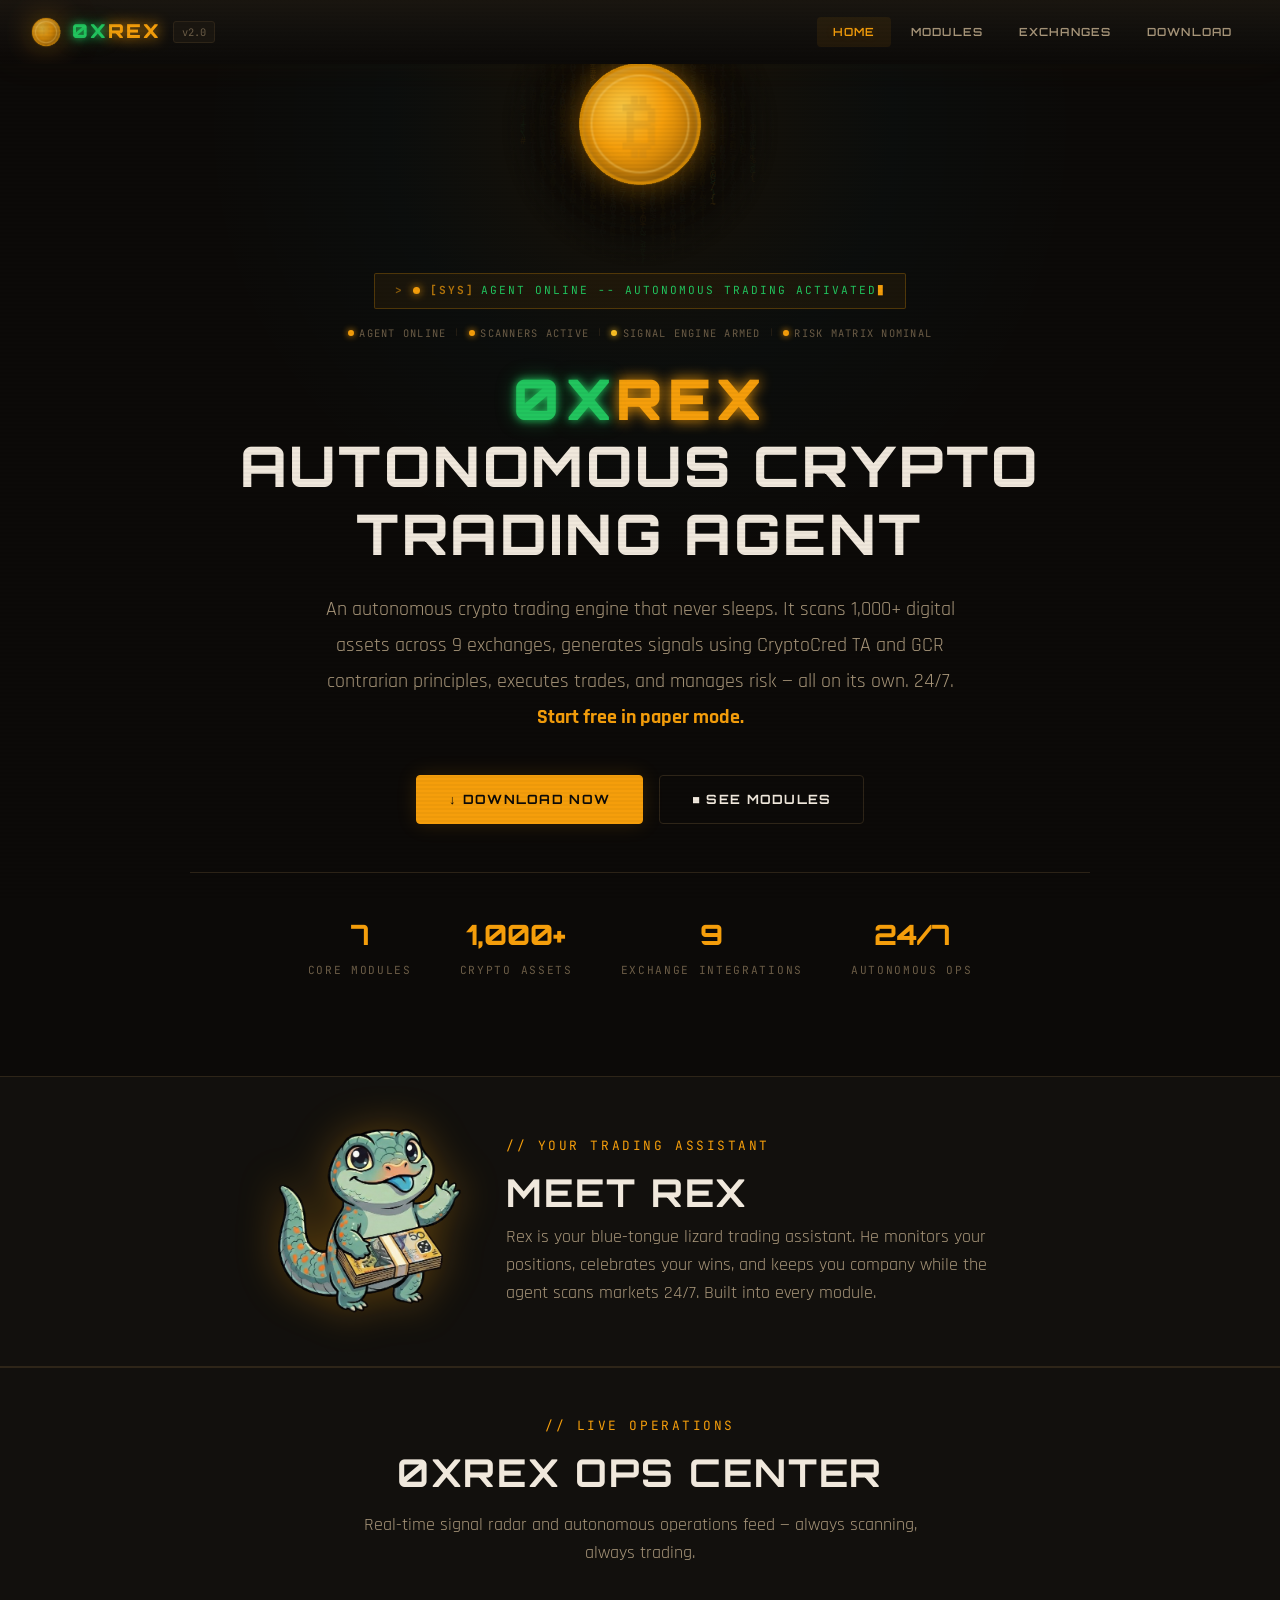
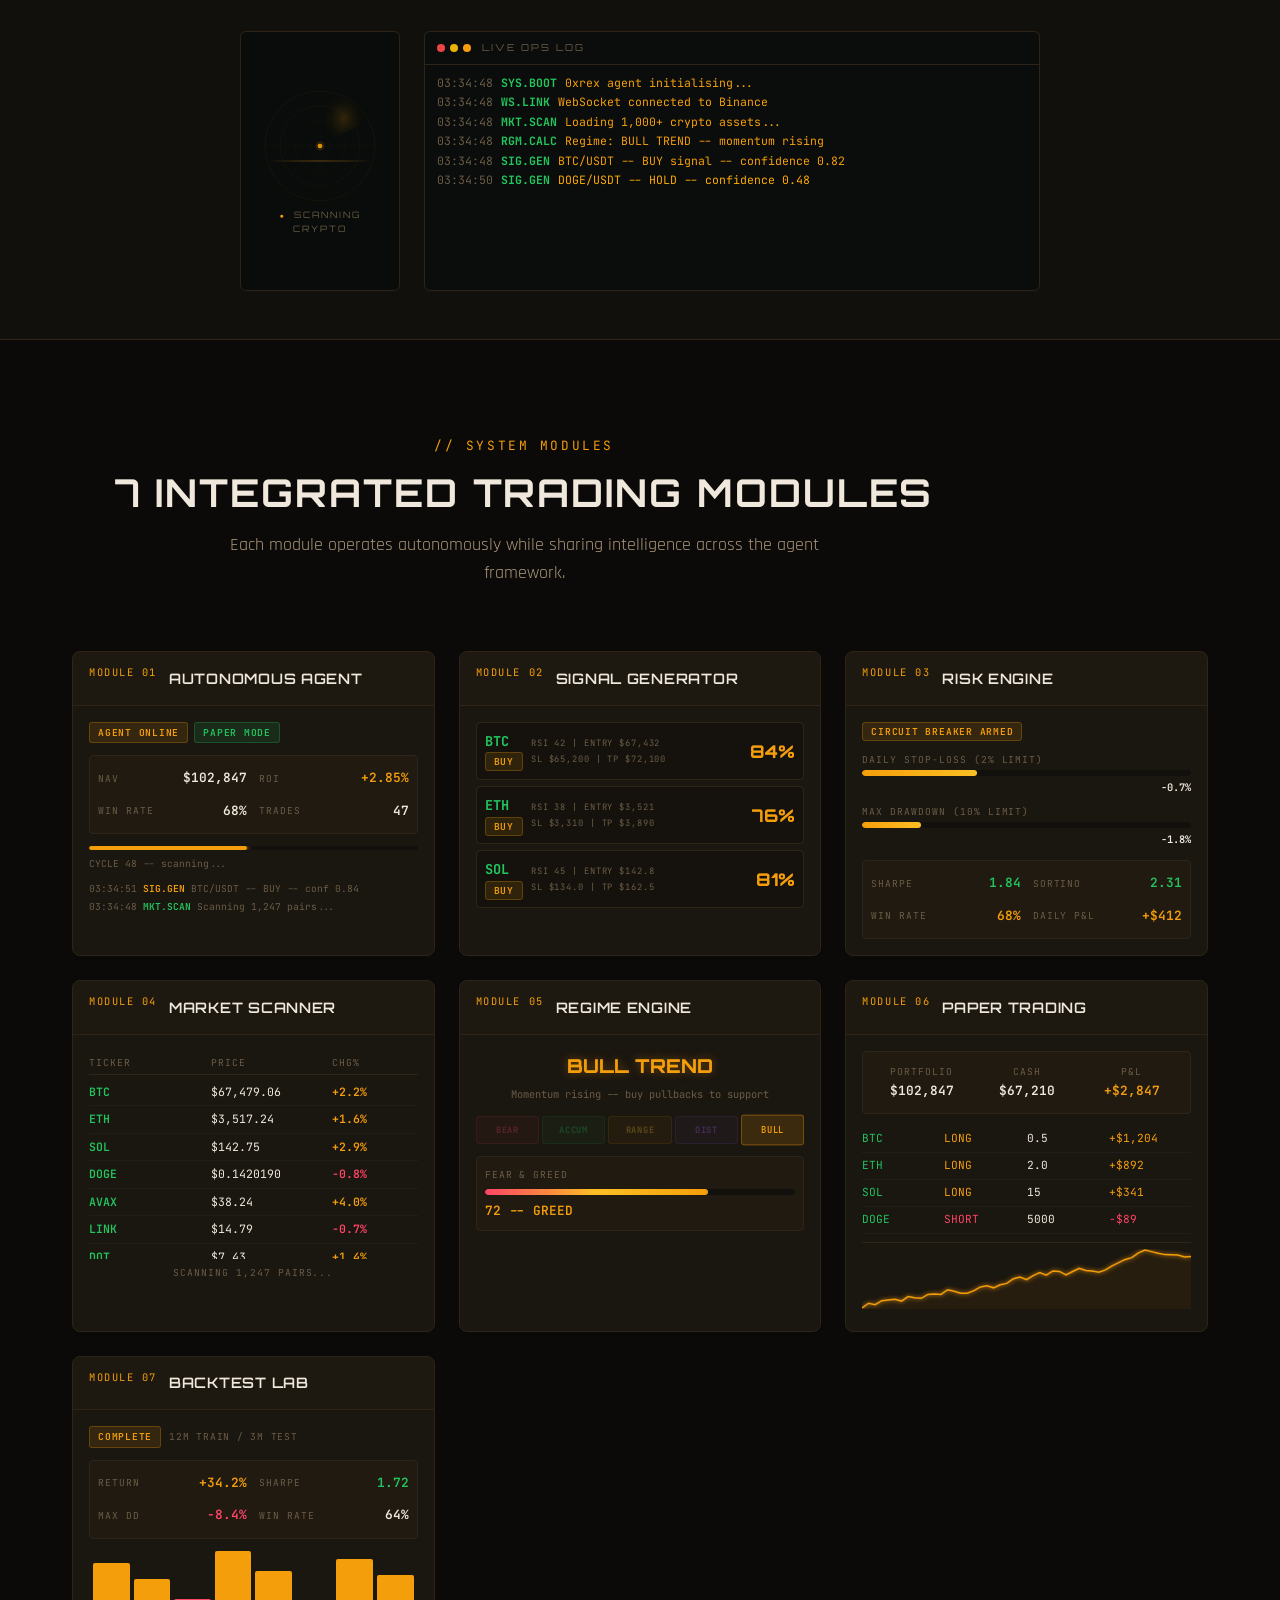
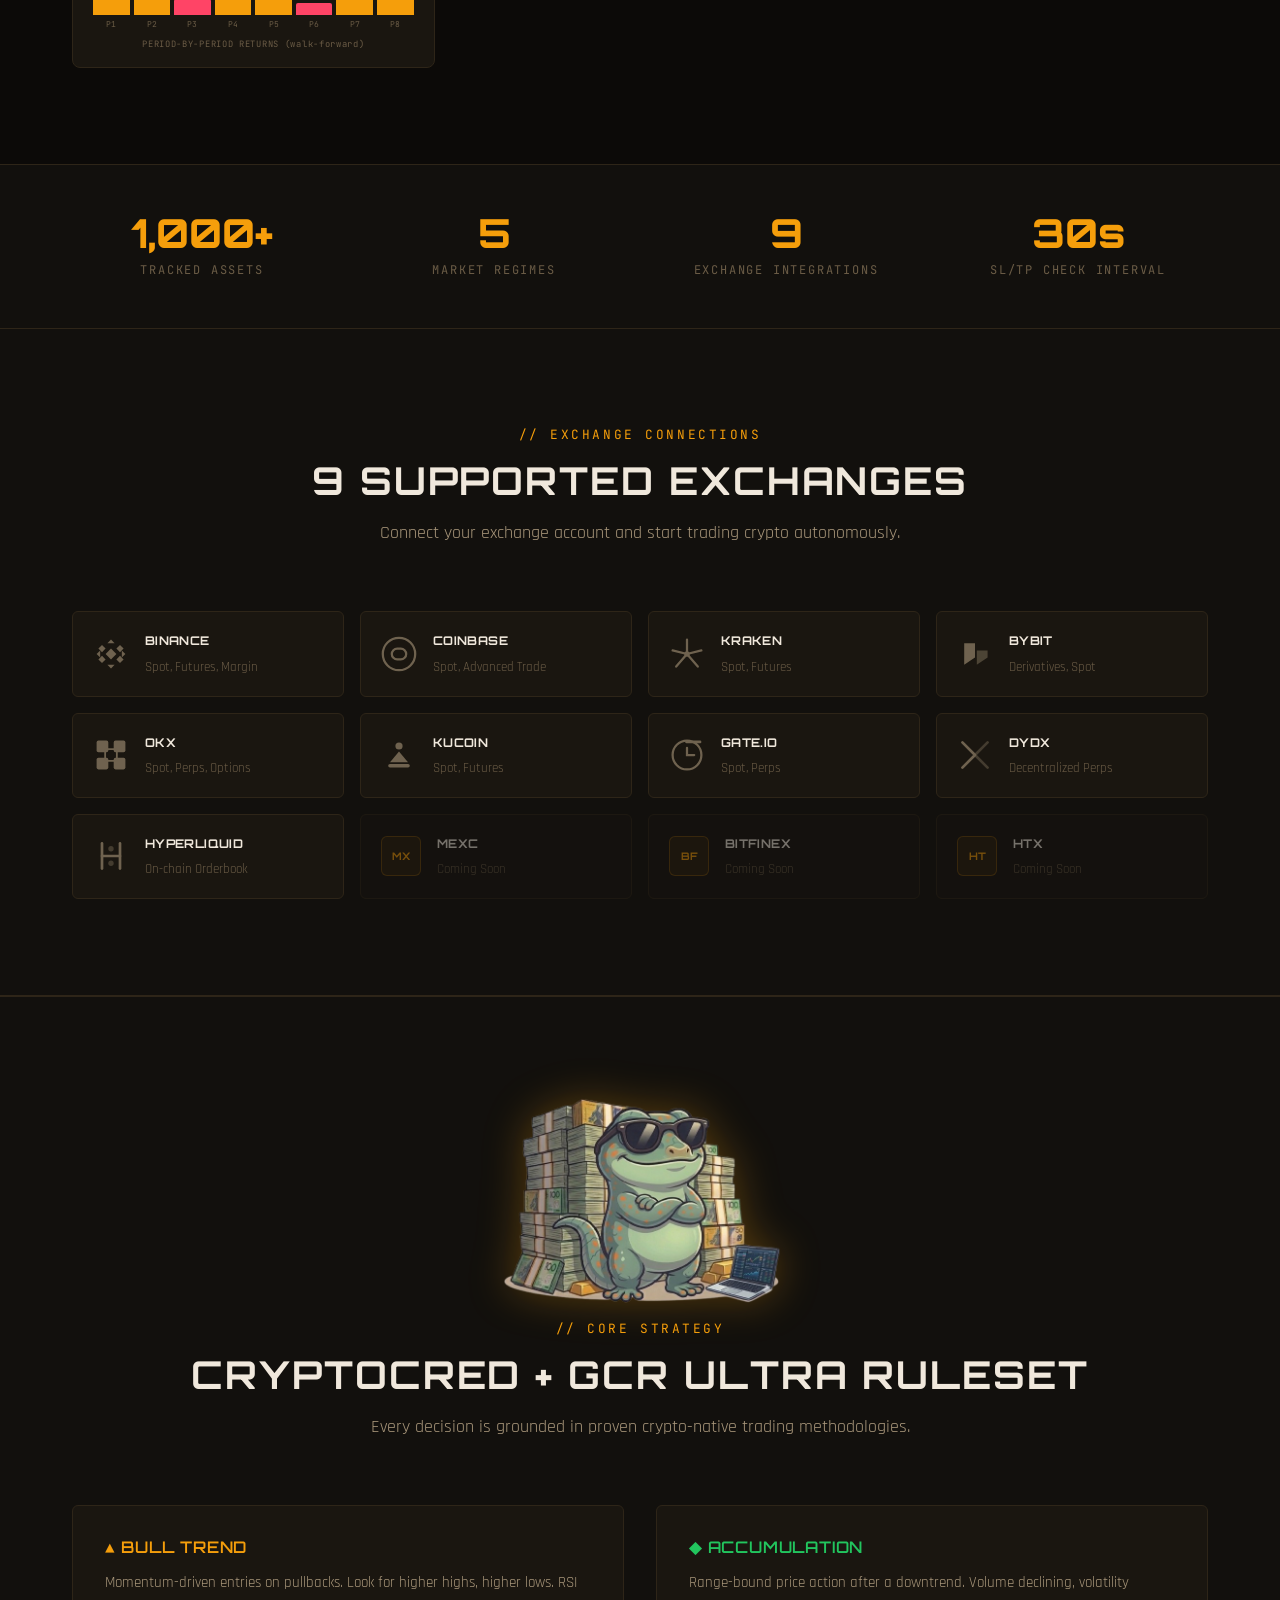
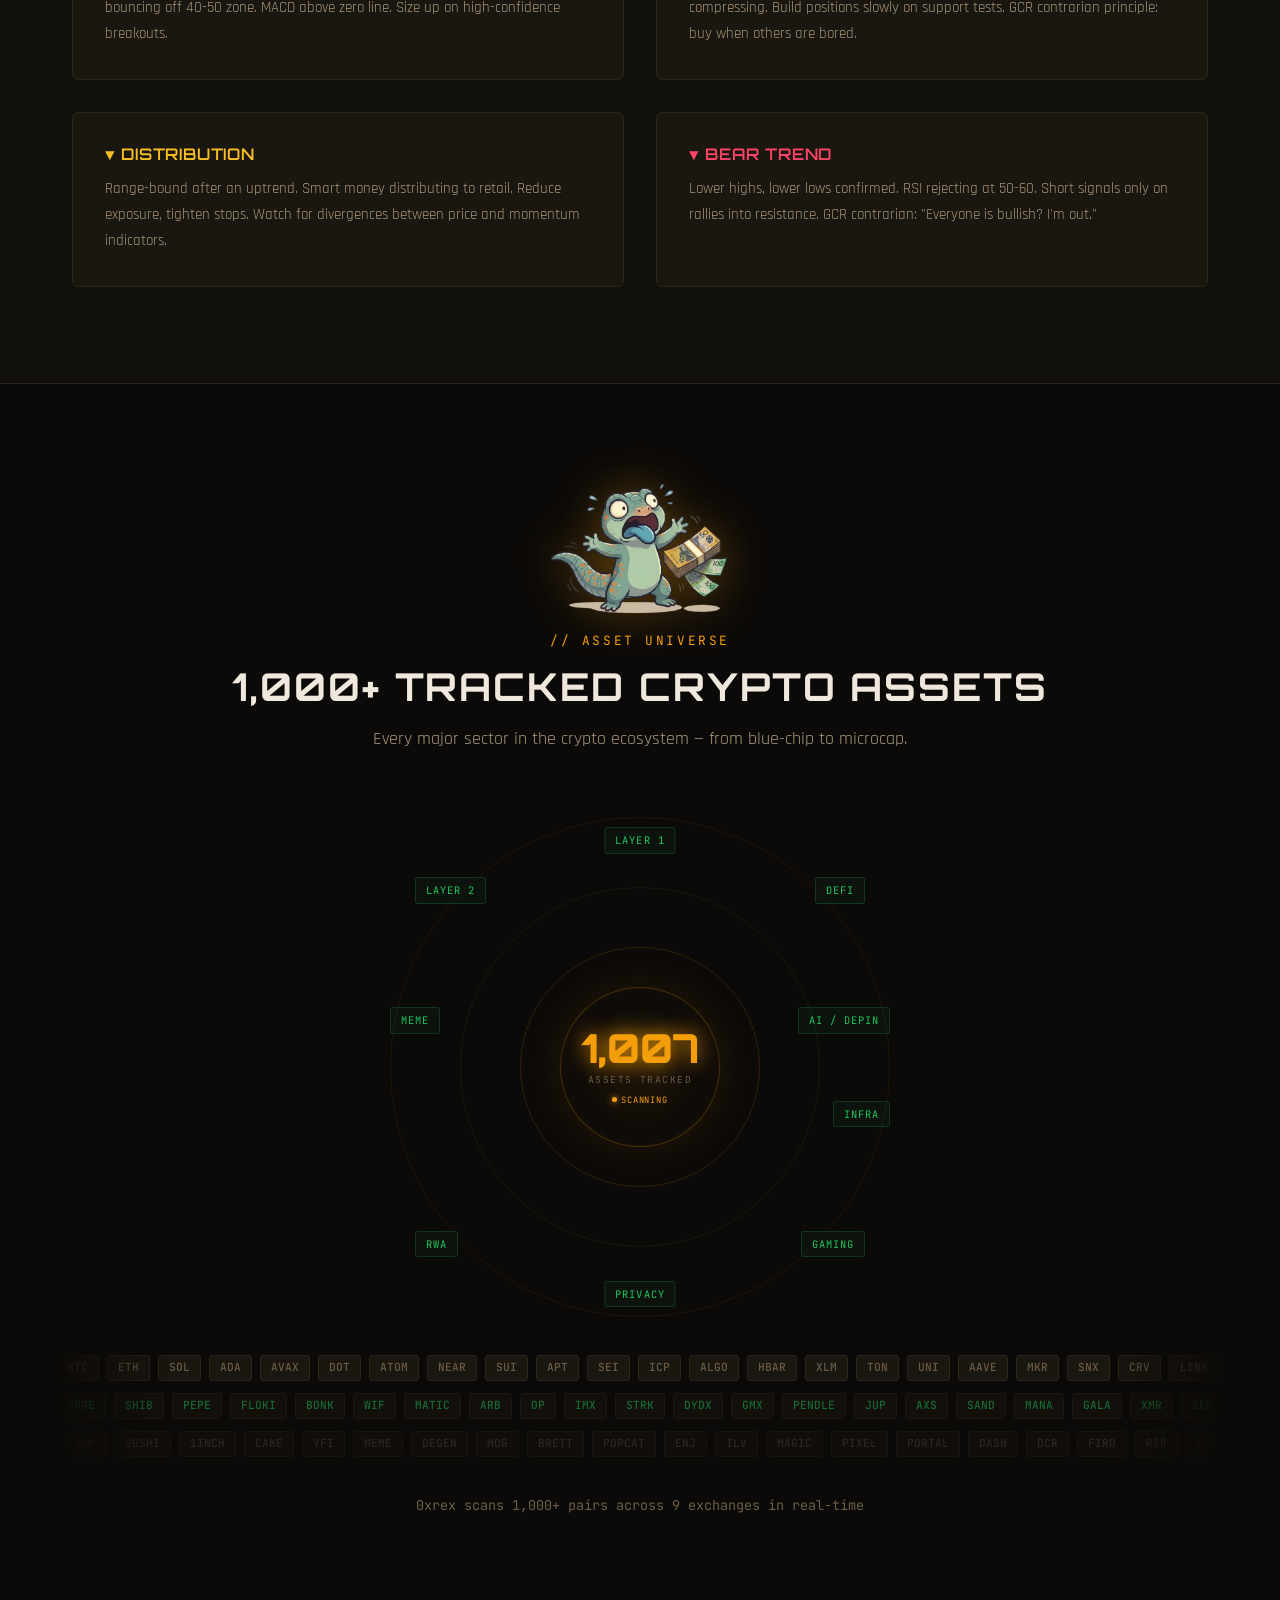
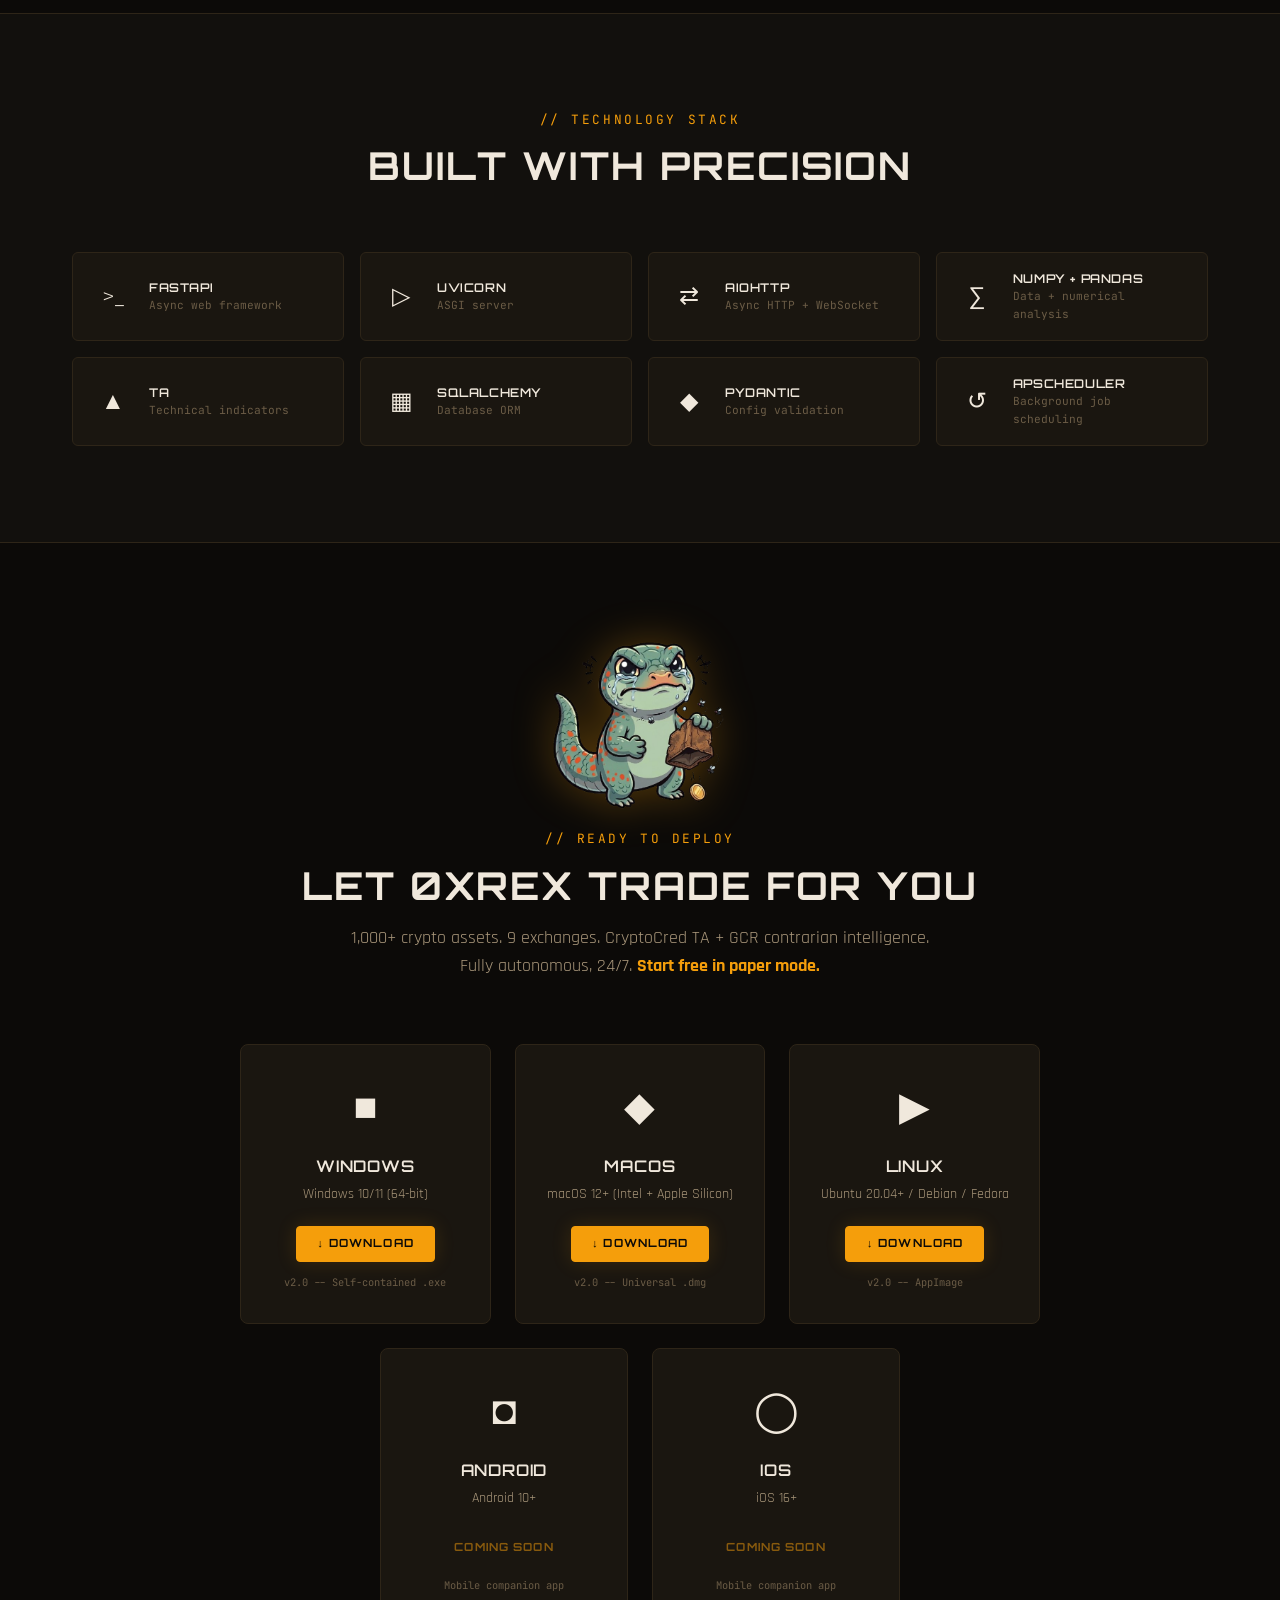
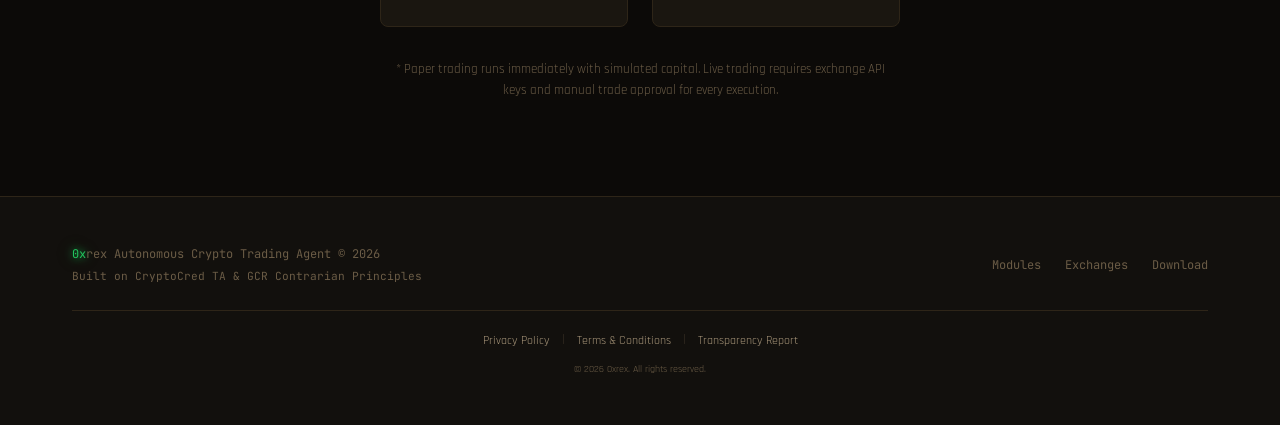
==== index.html @ 065e977d "Make boss Rex (rex-rich) the big mascot instead of rex-broke Co-Authored-By: Claude Opus 4.6 <norepl" ====
<!DOCTYPE html>
<html lang="en">
<head>
  <meta charset="UTF-8">
  <meta name="viewport" content="width=device-width, initial-scale=1.0">
  <title>0xrex — Autonomous Crypto Trading Agent</title>
  <meta name="description" content="Autonomous crypto trading agent using CryptoCred TA and GCR contrarian principles. Start free in paper mode. 1,000+ assets, 9 exchanges, 24/7 autonomous operation.">
  <link rel="stylesheet" href="css/style.css">
  <link rel="icon" href="data:image/svg+xml,<svg xmlns='http://www.w3.org/2000/svg' viewBox='0 0 100 100'><text y='.9em' font-size='90'>&#9670;</text></svg>">
</head>
<body>

  <!-- Navigation -->
  <nav class="nav">
    <div class="nav-brand">
      <div class="coin3d-nav">
        <div class="coin3d-scene coin3d-scene--sm">
          <div class="coin3d-rotator">
            <div class="coin3d-face coin3d-front"><div class="coin-inner"><span class="coin-symbol">&#8383;</span><span class="coin-ring"></span></div></div>
            <div class="coin3d-face coin3d-back"><div class="coin-inner coin-inner-back"><span class="coin-symbol-back">&#8383;</span><span class="coin-ring"></span></div></div>
            <div class="coin3d-edge-wrap" id="coinEdgeNav"></div>
          </div>
        </div>
      </div>
      <h1><span class="logo-0x">0x</span>rex</h1>
      <span class="version">v2.0</span>
    </div>
    <ul class="nav-links" id="navLinks">
      <li><a href="index.html" class="active">Home</a></li>
      <li><a href="#features">Modules</a></li>
      <li><a href="#exchanges">Exchanges</a></li>
      <li><a href="#download">Download</a></li>
    </ul>
    <button class="nav-mobile-toggle" id="navToggle" aria-label="Toggle menu">&#9776;</button>
  </nav>

  <!-- Hero Section -->
  <section class="hero">
    <div class="hero-bg">
      <div class="grid-overlay"></div>
      <div class="radial-glow"></div>
    </div>
    <div class="container">
      <div class="hero-content">
        <div style="margin:0 0 5rem;display:flex;justify-content:center;" class="animate-in">
          <div class="hero-coin-wrap">
            <canvas id="matrixRain" class="matrix-rain-canvas"></canvas>
          <div class="hero-coin-glitch">
            <div class="coin3d-scene">
              <div class="coin3d-rotator">
                <div class="coin3d-face coin3d-front">
                  <div class="coin-inner"><span class="coin-symbol">&#8383;</span><span class="coin-ring"></span></div>
                </div>
                <div class="coin3d-face coin3d-back">
                  <div class="coin-inner coin-inner-back"><span class="coin-symbol-back">&#8383;</span><span class="coin-ring"></span></div>
                </div>
                <div class="coin3d-edge-wrap" id="coinEdge"></div>
              </div>
            </div>
          </div>
          </div>
        </div>
        <div class="hero-tag animate-in">
          <span class="pulse"></span>
          <span class="hero-tag-text">
            <span class="tag-prefix">[SYS]</span>
            <span class="tag-typing" id="heroTagTyping"></span>
            <span class="tag-cursor">&#9608;</span>
          </span>
        </div>
        <div class="hero-status-bar animate-in">
          <span class="hsb-item"><span class="hsb-dot hsb-dot--green"></span>AGENT ONLINE</span>
          <span class="hsb-sep">|</span>
          <span class="hsb-item"><span class="hsb-dot hsb-dot--green"></span>SCANNERS ACTIVE</span>
          <span class="hsb-sep">|</span>
          <span class="hsb-item"><span class="hsb-dot hsb-dot--amber"></span>SIGNAL ENGINE ARMED</span>
          <span class="hsb-sep">|</span>
          <span class="hsb-item"><span class="hsb-dot hsb-dot--green"></span>RISK MATRIX NOMINAL</span>
        </div>
        <h1 class="animate-in animate-delay-1">
          <span class="gradient"><span class="logo-0x">0x</span>rex</span><br>
          Autonomous Crypto Trading Agent
        </h1>
        <p class="hero-desc animate-in animate-delay-2">
          An autonomous crypto trading engine that never sleeps. It scans 1,000+ digital assets across
          9 exchanges, generates signals using CryptoCred TA and GCR contrarian principles, executes trades,
          and manages risk — all on its own. 24/7.<br>
          <strong style="color:var(--green);">Start free in paper mode.</strong>
        </p>
        <div class="hero-actions animate-in animate-delay-3">
          <a href="#download" class="btn btn-primary">
            &#8595; Download Now
          </a>
          <a href="#features" class="btn btn-secondary">
            &#9632; See Modules
          </a>
        </div>
        <div class="hero-stats animate-in animate-delay-4">
          <div class="hero-stat">
            <div class="value">7</div>
            <div class="label">Core Modules</div>
          </div>
          <div class="hero-stat">
            <div class="value">1,000+</div>
            <div class="label">Crypto Assets</div>
          </div>
          <div class="hero-stat">
            <div class="value">9</div>
            <div class="label">Exchange Integrations</div>
          </div>
          <div class="hero-stat">
            <div class="value">24/7</div>
            <div class="label">Autonomous Ops</div>
          </div>
        </div>
      </div>
    </div>
  </section>

  <!-- Meet Rex -->
  <section style="background:var(--bg-secondary);border-top:1px solid var(--border);border-bottom:1px solid var(--border);padding:3rem 0;">
    <div class="container" style="display:flex;align-items:center;justify-content:center;gap:2rem;flex-wrap:wrap;">
      <img src="assets/rex/rex-welcome.png" alt="Rex the trading gecko" class="rex-mascot" style="max-width:200px;">
      <div style="max-width:500px;">
        <span class="section-label">// Your Trading Assistant</span>
        <h2 style="margin:0.5rem 0;">Meet Rex</h2>
        <p>Rex is your blue-tongue lizard trading assistant. He monitors your positions, celebrates your wins, and keeps you company while the agent scans markets 24/7. Built into every module.</p>
      </div>
    </div>
  </section>

  <!-- Ops Radar + Live Log -->
  <section style="background:var(--bg-secondary);border-top:1px solid var(--border);border-bottom:1px solid var(--border);padding:3rem 0;">
    <div class="container">
      <div class="section-header">
        <span class="section-label">// Live Operations</span>
        <h2>0xrex Ops Center</h2>
        <p>Real-time signal radar and autonomous operations feed — always scanning, always trading.</p>
      </div>
      <div class="ops-demo-grid">
        <!-- Radar -->
        <div class="ops-demo-radar">
          <div class="ops-demo-radar-wrap">
            <div class="demo-radar-telemetry" id="demoRadarTelem"></div>
            <div class="demo-radar-scanline"></div>
            <svg class="demo-radar-svg" viewBox="0 0 120 120" xmlns="http://www.w3.org/2000/svg">
              <circle cx="60" cy="60" r="55" fill="none" stroke="rgba(245,158,11,0.1)" stroke-width="0.5"/>
              <circle cx="60" cy="60" r="40" fill="none" stroke="rgba(245,158,11,0.08)" stroke-width="0.5"/>
              <circle cx="60" cy="60" r="25" fill="none" stroke="rgba(245,158,11,0.06)" stroke-width="0.5"/>
              <circle cx="60" cy="60" r="10" fill="none" stroke="rgba(245,158,11,0.05)" stroke-width="0.5"/>
              <line x1="60" y1="2" x2="60" y2="118" stroke="rgba(245,158,11,0.06)" stroke-width="0.5"/>
              <line x1="2" y1="60" x2="118" y2="60" stroke="rgba(245,158,11,0.06)" stroke-width="0.5"/>
              <line x1="20" y1="20" x2="100" y2="100" stroke="rgba(245,158,11,0.03)" stroke-width="0.3" stroke-dasharray="3,8"/>
              <line x1="100" y1="20" x2="20" y2="100" stroke="rgba(245,158,11,0.03)" stroke-width="0.3" stroke-dasharray="3,8"/>
              <path class="demo-radar-beam" d="M60,60 L60,5 A55,55 0 0,1 107,35 Z" fill="url(#demoRadarGrad)"/>
              <g class="demo-blips">
                <circle cx="42" cy="30" r="2" class="demo-blip demo-blip--green"/>
                <circle cx="78" cy="45" r="2" class="demo-blip demo-blip--green" style="animation-delay:0.8s"/>
                <circle cx="35" cy="70" r="2" class="demo-blip demo-blip--amber" style="animation-delay:1.6s"/>
                <circle cx="85" cy="75" r="2" class="demo-blip demo-blip--green" style="animation-delay:2.2s"/>
                <circle cx="55" cy="48" r="2" class="demo-blip demo-blip--green" style="animation-delay:0.4s"/>
                <circle cx="70" cy="82" r="2" class="demo-blip demo-blip--red" style="animation-delay:1.2s"/>
                <circle cx="28" cy="52" r="2" class="demo-blip demo-blip--green" style="animation-delay:2.8s"/>
                <circle cx="90" cy="55" r="2" class="demo-blip demo-blip--amber" style="animation-delay:1.8s"/>
              </g>
              <circle cx="60" cy="60" r="2.5" fill="#f59e0b" opacity="0.9" class="demo-center-dot"/>
              <circle cx="60" cy="60" r="4" fill="none" stroke="#f59e0b" stroke-width="0.5" opacity="0.4"/>
              <defs>
                <radialGradient id="demoRadarGrad" cx="50%" cy="50%" r="50%">
                  <stop offset="0%" stop-color="rgba(245,158,11,0.18)"/>
                  <stop offset="100%" stop-color="transparent"/>
                </radialGradient>
              </defs>
            </svg>
            <div class="demo-radar-label">
              <span class="demo-radar-dot">&#9679;</span>
              SCANNING CRYPTO
            </div>
          </div>
        </div>
        <!-- Live Ops Log -->
        <div class="ops-demo-terminal">
          <div class="ops-demo-term-header">
            <span class="ops-demo-dot" style="background:#ef4444;"></span>
            <span class="ops-demo-dot" style="background:#eab308;"></span>
            <span class="ops-demo-dot" style="background:#f59e0b;"></span>
            <span class="ops-demo-term-title">LIVE OPS LOG</span>
          </div>
          <div class="ops-demo-term-body" id="demoOpsLog"></div>
        </div>
      </div>
    </div>
  </section>

  <!-- Features Section -->
  <section id="features">
    <div class="container">
      <div class="features-section-header">
        <div class="section-header">
          <span class="section-label">// System Modules</span>
          <h2>7 Integrated Trading Modules</h2>
          <p>Each module operates autonomously while sharing intelligence across the agent framework.</p>
        </div>
        <img src="assets/rex/rex-thinking.png" alt="Rex thinking about trades" class="rex-mascot rex-section animate-in">
      </div>
      <div class="demo-modules">

        <!-- Module 01: Autonomous Agent -->
        <div class="demo-panel animate-in">
          <div class="demo-header"><span class="feature-tag">Module 01</span><h3>Autonomous Agent</h3></div>
          <div class="demo-body" id="demoAgent">
            <div class="demo-agent-status">
              <span class="demo-badge demo-badge--green">AGENT ONLINE</span>
              <span class="demo-badge demo-badge--cyan">PAPER MODE</span>
            </div>
            <div class="demo-agent-metrics">
              <div class="demo-metric"><span class="dm-label">NAV</span><span class="dm-value" id="agentNav">$102,847</span></div>
              <div class="demo-metric"><span class="dm-label">ROI</span><span class="dm-value dm-green" id="agentRoi">+2.85%</span></div>
              <div class="demo-metric"><span class="dm-label">WIN RATE</span><span class="dm-value" id="agentWin">68%</span></div>
              <div class="demo-metric"><span class="dm-label">TRADES</span><span class="dm-value" id="agentTrades">47</span></div>
            </div>
            <div class="demo-agent-cycle">
              <div class="demo-cycle-bar"><div class="demo-cycle-fill" id="agentCycleFill"></div></div>
              <span class="demo-cycle-text" id="agentCycleText">CYCLE 48 -- scanning...</span>
            </div>
            <div class="demo-agent-log" id="agentLog"></div>
          </div>
        </div>

        <!-- Module 02: Signal Generator -->
        <div class="demo-panel animate-in animate-delay-1">
          <div class="demo-header"><span class="feature-tag">Module 02</span><h3>Signal Generator</h3></div>
          <div class="demo-body" id="demoSignals">
            <div class="demo-signal-cards" id="signalCards"></div>
          </div>
        </div>

        <!-- Module 03: Risk Engine -->
        <div class="demo-panel animate-in animate-delay-2">
          <div class="demo-header"><span class="feature-tag">Module 03</span><h3>Risk Engine</h3></div>
          <div class="demo-body" id="demoRisk">
            <div class="demo-risk-cb">
              <span class="demo-badge demo-badge--green" id="riskCbBadge">CIRCUIT BREAKER ARMED</span>
            </div>
            <div class="demo-risk-bars">
              <div class="demo-risk-bar-item">
                <span class="dm-label">DAILY STOP-LOSS (2% limit)</span>
                <div class="demo-risk-bar"><div class="demo-risk-fill" id="riskDailyFill" style="width:35%"></div></div>
                <span class="dm-value" id="riskDailyVal">-0.7%</span>
              </div>
              <div class="demo-risk-bar-item">
                <span class="dm-label">MAX DRAWDOWN (10% limit)</span>
                <div class="demo-risk-bar"><div class="demo-risk-fill" id="riskDdFill" style="width:18%"></div></div>
                <span class="dm-value" id="riskDdVal">-1.8%</span>
              </div>
            </div>
            <div class="demo-risk-metrics">
              <div class="demo-metric"><span class="dm-label">SHARPE</span><span class="dm-value dm-cyan" id="riskSharpe">1.84</span></div>
              <div class="demo-metric"><span class="dm-label">SORTINO</span><span class="dm-value dm-cyan" id="riskSortino">2.31</span></div>
              <div class="demo-metric"><span class="dm-label">WIN RATE</span><span class="dm-value dm-green" id="riskWin">68%</span></div>
              <div class="demo-metric"><span class="dm-label">DAILY P&L</span><span class="dm-value dm-green" id="riskPnl">+$412</span></div>
            </div>
          </div>
        </div>

        <!-- Module 04: Market Scanner -->
        <div class="demo-panel animate-in animate-delay-3">
          <div class="demo-header"><span class="feature-tag">Module 04</span><h3>Market Scanner</h3></div>
          <div class="demo-body" id="demoScanner">
            <div class="demo-scanner-header">
              <span class="dm-label">TICKER</span><span class="dm-label">PRICE</span><span class="dm-label">CHG%</span>
            </div>
            <div class="demo-scanner-rows" id="scannerRows"></div>
            <div class="demo-scanner-status" id="scannerStatus">SCANNING 1,247 PAIRS...</div>
          </div>
        </div>

        <!-- Module 05: Regime Engine -->
        <div class="demo-panel animate-in">
          <div class="demo-header"><span class="feature-tag">Module 05</span><h3>Regime Engine</h3></div>
          <div class="demo-body" id="demoRegime">
            <div class="demo-regime-current">
              <span class="demo-regime-label" id="regimeLabel">BULL TREND</span>
              <span class="demo-regime-desc" id="regimeDesc">Momentum rising -- buy pullbacks to support</span>
            </div>
            <div class="demo-regime-gauge">
              <div class="demo-regime-segments">
                <div class="demo-regime-seg seg-bear" id="segBear"><span>BEAR</span></div>
                <div class="demo-regime-seg seg-accum" id="segAccum"><span>ACCUM</span></div>
                <div class="demo-regime-seg seg-range" id="segRange"><span>RANGE</span></div>
                <div class="demo-regime-seg seg-dist" id="segDist"><span>DIST</span></div>
                <div class="demo-regime-seg seg-bull active" id="segBull"><span>BULL</span></div>
              </div>
            </div>
            <div class="demo-regime-sentiment">
              <span class="dm-label">FEAR & GREED</span>
              <div class="demo-fg-bar"><div class="demo-fg-fill" id="fgFill" style="width:72%"></div></div>
              <span class="dm-value dm-green" id="fgVal">72 -- GREED</span>
            </div>
          </div>
        </div>

        <!-- Module 06: Paper Trading -->
        <div class="demo-panel animate-in animate-delay-1">
          <div class="demo-header"><span class="feature-tag">Module 06</span><h3>Paper Trading</h3></div>
          <div class="demo-body" id="demoPaper">
            <div class="demo-paper-summary">
              <div class="demo-metric"><span class="dm-label">PORTFOLIO</span><span class="dm-value" id="paperNav">$102,847</span></div>
              <div class="demo-metric"><span class="dm-label">CASH</span><span class="dm-value" id="paperCash">$67,210</span></div>
              <div class="demo-metric"><span class="dm-label">P&L</span><span class="dm-value dm-green" id="paperPnl">+$2,847</span></div>
            </div>
            <div class="demo-paper-positions" id="paperPositions">
              <div class="demo-paper-row"><span class="dm-cyan">BTC</span><span class="dm-green">LONG</span><span>0.5</span><span class="dm-green">+$1,204</span></div>
              <div class="demo-paper-row"><span class="dm-cyan">ETH</span><span class="dm-green">LONG</span><span>2.0</span><span class="dm-green">+$892</span></div>
              <div class="demo-paper-row"><span class="dm-cyan">SOL</span><span class="dm-green">LONG</span><span>15</span><span class="dm-green">+$341</span></div>
              <div class="demo-paper-row"><span class="dm-cyan">DOGE</span><span class="dm-red">SHORT</span><span>5000</span><span class="dm-red">-$89</span></div>
            </div>
            <div class="demo-paper-equity">
              <canvas id="paperEquityChart" width="300" height="60"></canvas>
            </div>
          </div>
        </div>

        <!-- Module 07: Backtest Lab -->
        <div class="demo-panel animate-in animate-delay-2">
          <div class="demo-header"><span class="feature-tag">Module 07</span><h3>Backtest Lab</h3></div>
          <div class="demo-body" id="demoBacktest">
            <div class="demo-bt-status">
              <span class="demo-badge demo-badge--green">COMPLETE</span>
              <span class="demo-bt-window">12M TRAIN / 3M TEST</span>
            </div>
            <div class="demo-bt-metrics">
              <div class="demo-metric"><span class="dm-label">RETURN</span><span class="dm-value dm-green">+34.2%</span></div>
              <div class="demo-metric"><span class="dm-label">SHARPE</span><span class="dm-value dm-cyan">1.72</span></div>
              <div class="demo-metric"><span class="dm-label">MAX DD</span><span class="dm-value dm-red">-8.4%</span></div>
              <div class="demo-metric"><span class="dm-label">WIN RATE</span><span class="dm-value">64%</span></div>
            </div>
            <div class="demo-bt-bars" id="btBars">
              <div class="demo-bt-bar-wrap"><div class="demo-bt-bar dm-bg-green" style="height:65%"></div><span>P1</span></div>
              <div class="demo-bt-bar-wrap"><div class="demo-bt-bar dm-bg-green" style="height:45%"></div><span>P2</span></div>
              <div class="demo-bt-bar-wrap"><div class="demo-bt-bar dm-bg-red" style="height:20%"></div><span>P3</span></div>
              <div class="demo-bt-bar-wrap"><div class="demo-bt-bar dm-bg-green" style="height:80%"></div><span>P4</span></div>
              <div class="demo-bt-bar-wrap"><div class="demo-bt-bar dm-bg-green" style="height:55%"></div><span>P5</span></div>
              <div class="demo-bt-bar-wrap"><div class="demo-bt-bar dm-bg-red" style="height:15%"></div><span>P6</span></div>
              <div class="demo-bt-bar-wrap"><div class="demo-bt-bar dm-bg-green" style="height:70%"></div><span>P7</span></div>
              <div class="demo-bt-bar-wrap"><div class="demo-bt-bar dm-bg-green" style="height:50%"></div><span>P8</span></div>
            </div>
            <div class="demo-bt-label">PERIOD-BY-PERIOD RETURNS (walk-forward)</div>
          </div>
        </div>

      </div>
    </div>
  </section>

  <!-- Stats Bar -->
  <div class="stats-bar">
    <div class="container">
      <div class="stats-grid">
        <div class="stat-item">
          <div class="stat-value">1,000+</div>
          <div class="stat-label">Tracked Assets</div>
        </div>
        <div class="stat-item">
          <div class="stat-value">5</div>
          <div class="stat-label">Market Regimes</div>
        </div>
        <div class="stat-item">
          <div class="stat-value">9</div>
          <div class="stat-label">Exchange Integrations</div>
        </div>
        <div class="stat-item">
          <div class="stat-value">30s</div>
          <div class="stat-label">SL/TP Check Interval</div>
        </div>
      </div>
    </div>
  </div>

  <!-- Exchange Integrations -->
  <section id="exchanges" style="background:var(--bg-secondary);border-bottom:1px solid var(--border);">
    <div class="container">
      <div class="section-header">
        <span class="section-label">// Exchange Connections</span>
        <h2>9 Supported Exchanges</h2>
        <p>Connect your exchange account and start trading crypto autonomously.</p>
      </div>
      <div class="broker-grid">
        <a href="https://www.binance.com" target="_blank" rel="noopener" class="broker-item">
          <img src="assets/exchanges/binance.svg" alt="Binance" class="broker-logo">
          <div><strong>Binance</strong><br><span style="font-size:0.8rem;color:var(--text-muted);">Spot, Futures, Margin</span></div>
        </a>
        <a href="https://www.coinbase.com" target="_blank" rel="noopener" class="broker-item">
          <img src="assets/exchanges/coinbase.svg" alt="Coinbase" class="broker-logo">
          <div><strong>Coinbase</strong><br><span style="font-size:0.8rem;color:var(--text-muted);">Spot, Advanced Trade</span></div>
        </a>
        <a href="https://www.kraken.com" target="_blank" rel="noopener" class="broker-item">
          <img src="assets/exchanges/kraken.svg" alt="Kraken" class="broker-logo">
          <div><strong>Kraken</strong><br><span style="font-size:0.8rem;color:var(--text-muted);">Spot, Futures</span></div>
        </a>
        <a href="https://www.bybit.com" target="_blank" rel="noopener" class="broker-item">
          <img src="assets/exchanges/bybit.svg" alt="Bybit" class="broker-logo">
          <div><strong>Bybit</strong><br><span style="font-size:0.8rem;color:var(--text-muted);">Derivatives, Spot</span></div>
        </a>
        <a href="https://www.okx.com" target="_blank" rel="noopener" class="broker-item">
          <img src="assets/exchanges/okx.svg" alt="OKX" class="broker-logo">
          <div><strong>OKX</strong><br><span style="font-size:0.8rem;color:var(--text-muted);">Spot, Perps, Options</span></div>
        </a>
        <a href="https://www.kucoin.com" target="_blank" rel="noopener" class="broker-item">
          <img src="assets/exchanges/kucoin.svg" alt="KuCoin" class="broker-logo">
          <div><strong>KuCoin</strong><br><span style="font-size:0.8rem;color:var(--text-muted);">Spot, Futures</span></div>
        </a>
        <a href="https://www.gate.io" target="_blank" rel="noopener" class="broker-item">
          <img src="assets/exchanges/gateio.svg" alt="Gate.io" class="broker-logo">
          <div><strong>Gate.io</strong><br><span style="font-size:0.8rem;color:var(--text-muted);">Spot, Perps</span></div>
        </a>
        <a href="https://dydx.exchange" target="_blank" rel="noopener" class="broker-item">
          <img src="assets/exchanges/dydx.svg" alt="dYdX" class="broker-logo">
          <div><strong>dYdX</strong><br><span style="font-size:0.8rem;color:var(--text-muted);">Decentralized Perps</span></div>
        </a>
        <a href="https://hyperliquid.xyz" target="_blank" rel="noopener" class="broker-item">
          <img src="assets/exchanges/hyperliquid.svg" alt="Hyperliquid" class="broker-logo">
          <div><strong>Hyperliquid</strong><br><span style="font-size:0.8rem;color:var(--text-muted);">On-chain Orderbook</span></div>
        </a>
        <div class="broker-item coming-soon">
          <span class="broker-tag">MX</span>
          <div><strong>MEXC</strong><br><span style="font-size:0.8rem;color:var(--text-muted);">Coming Soon</span></div>
        </div>
        <div class="broker-item coming-soon">
          <span class="broker-tag">BF</span>
          <div><strong>Bitfinex</strong><br><span style="font-size:0.8rem;color:var(--text-muted);">Coming Soon</span></div>
        </div>
        <div class="broker-item coming-soon">
          <span class="broker-tag">HT</span>
          <div><strong>HTX</strong><br><span style="font-size:0.8rem;color:var(--text-muted);">Coming Soon</span></div>
        </div>
      </div>
    </div>
  </section>

  <!-- Trading Principles -->
  <section id="principles" style="background:var(--bg-secondary);border-top:1px solid var(--border);border-bottom:1px solid var(--border);">
    <div class="container">
      <div class="section-header">
        <img src="assets/rex/rex-rich.png" alt="Rex made it" class="rex-mascot rex-mascot-big" style="margin:0 auto 1rem;">
        <span class="section-label">// Core Strategy</span>
        <h2>CryptoCred + GCR Ultra Ruleset</h2>
        <p>Every decision is grounded in proven crypto-native trading methodologies.</p>
      </div>
      <div class="grid-2">
        <div class="card">
          <h3 style="color:var(--green);">&#9650; Bull Trend</h3>
          <p>Momentum-driven entries on pullbacks. Look for higher highs, higher lows. RSI bouncing off 40-50 zone. MACD above zero line. Size up on high-confidence breakouts.</p>
        </div>
        <div class="card">
          <h3 style="color:var(--cyan);">&#9670; Accumulation</h3>
          <p>Range-bound price action after a downtrend. Volume declining, volatility compressing. Build positions slowly on support tests. GCR contrarian principle: buy when others are bored.</p>
        </div>
        <div class="card">
          <h3 style="color:var(--yellow);">&#9660; Distribution</h3>
          <p>Range-bound after an uptrend. Smart money distributing to retail. Reduce exposure, tighten stops. Watch for divergences between price and momentum indicators.</p>
        </div>
        <div class="card">
          <h3 style="color:var(--red);">&#9660; Bear Trend</h3>
          <p>Lower highs, lower lows confirmed. RSI rejecting at 50-60. Short signals only on rallies into resistance. GCR contrarian: "Everyone is bullish? I'm out."</p>
        </div>
      </div>
    </div>
  </section>

  <!-- Asset Universe -->
  <section id="assets">
    <div class="container">
      <div class="section-header">
        <img src="assets/rex/rex-panic.png" alt="Rex scanning assets" class="rex-mascot" style="max-width:180px;margin:0 auto 1rem;">
        <span class="section-label">// Asset Universe</span>
        <h2>1,000+ Tracked Crypto Assets</h2>
        <p>Every major sector in the crypto ecosystem — from blue-chip to microcap.</p>
      </div>
      <!-- Animated Asset Scanner Graphic -->
      <div class="asset-scanner">
        <!-- Central hub -->
        <div class="asset-scanner-hub">
          <div class="asset-hub-ring asset-hub-ring--outer"></div>
          <div class="asset-hub-ring asset-hub-ring--mid"></div>
          <div class="asset-hub-ring asset-hub-ring--inner"></div>
          <div class="asset-hub-core">
            <div class="asset-hub-count" id="assetCounter">0</div>
            <div class="asset-hub-label">ASSETS TRACKED</div>
            <div class="asset-hub-status"><span class="hsb-dot hsb-dot--green"></span> SCANNING</div>
          </div>
        </div>
        <!-- Sector orbit labels -->
        <div class="asset-sector-orbits">
          <span class="orbit-label orbit-label--1">LAYER 1</span>
          <span class="orbit-label orbit-label--2">DEFI</span>
          <span class="orbit-label orbit-label--3">AI / DePIN</span>
          <span class="orbit-label orbit-label--4">LAYER 2</span>
          <span class="orbit-label orbit-label--5">MEME</span>
          <span class="orbit-label orbit-label--6">INFRA</span>
          <span class="orbit-label orbit-label--7">GAMING</span>
          <span class="orbit-label orbit-label--8">RWA</span>
          <span class="orbit-label orbit-label--9">PRIVACY</span>
        </div>
        <!-- Floating scan particles -->
        <div class="asset-particles" id="assetParticles"></div>
      </div>
      <!-- Scrolling ticker tapes -->
      <div class="asset-ticker-tape-wrap">
        <div class="asset-ticker-tape tape-1">
          <div class="tape-track">
            <span>BTC</span><span>ETH</span><span>SOL</span><span>ADA</span><span>AVAX</span><span>DOT</span><span>ATOM</span><span>NEAR</span><span>SUI</span><span>APT</span><span>SEI</span><span>ICP</span><span>ALGO</span><span>HBAR</span><span>XLM</span><span>TON</span><span>UNI</span><span>AAVE</span><span>MKR</span><span>SNX</span><span>CRV</span><span>LINK</span><span>GRT</span><span>FIL</span><span>INJ</span><span>TIA</span><span>PYTH</span><span>FET</span><span>RNDR</span><span>TAO</span><span>WLD</span><span>AR</span>
            <span>BTC</span><span>ETH</span><span>SOL</span><span>ADA</span><span>AVAX</span><span>DOT</span><span>ATOM</span><span>NEAR</span><span>SUI</span><span>APT</span><span>SEI</span><span>ICP</span><span>ALGO</span><span>HBAR</span><span>XLM</span><span>TON</span><span>UNI</span><span>AAVE</span><span>MKR</span><span>SNX</span><span>CRV</span><span>LINK</span><span>GRT</span><span>FIL</span><span>INJ</span><span>TIA</span><span>PYTH</span><span>FET</span><span>RNDR</span><span>TAO</span><span>WLD</span><span>AR</span>
          </div>
        </div>
        <div class="asset-ticker-tape tape-2">
          <div class="tape-track tape-track--reverse">
            <span>DOGE</span><span>SHIB</span><span>PEPE</span><span>FLOKI</span><span>BONK</span><span>WIF</span><span>MATIC</span><span>ARB</span><span>OP</span><span>IMX</span><span>STRK</span><span>DYDX</span><span>GMX</span><span>PENDLE</span><span>JUP</span><span>AXS</span><span>SAND</span><span>MANA</span><span>GALA</span><span>XMR</span><span>ZEC</span><span>ONDO</span><span>FRAX</span><span>LDO</span><span>RPL</span><span>SSV</span><span>EIGEN</span><span>STX</span><span>THETA</span><span>HNT</span><span>IOTX</span><span>KAS</span>
            <span>DOGE</span><span>SHIB</span><span>PEPE</span><span>FLOKI</span><span>BONK</span><span>WIF</span><span>MATIC</span><span>ARB</span><span>OP</span><span>IMX</span><span>STRK</span><span>DYDX</span><span>GMX</span><span>PENDLE</span><span>JUP</span><span>AXS</span><span>SAND</span><span>MANA</span><span>GALA</span><span>XMR</span><span>ZEC</span><span>ONDO</span><span>FRAX</span><span>LDO</span><span>RPL</span><span>SSV</span><span>EIGEN</span><span>STX</span><span>THETA</span><span>HNT</span><span>IOTX</span><span>KAS</span>
          </div>
        </div>
        <div class="asset-ticker-tape tape-3">
          <div class="tape-track">
            <span>COMP</span><span>SUSHI</span><span>1INCH</span><span>CAKE</span><span>YFI</span><span>MEME</span><span>DEGEN</span><span>MOG</span><span>BRETT</span><span>POPCAT</span><span>ENJ</span><span>ILV</span><span>MAGIC</span><span>PIXEL</span><span>PORTAL</span><span>DASH</span><span>DCR</span><span>FIRO</span><span>RSR</span><span>DAI</span><span>ANKR</span><span>QNT</span><span>STORJ</span><span>FLOW</span><span>MINA</span><span>CELO</span><span>HBAR</span><span>ALGO</span><span>VIRTUAL</span><span>AI16Z</span><span>GRASS</span><span>AGIX</span>
            <span>COMP</span><span>SUSHI</span><span>1INCH</span><span>CAKE</span><span>YFI</span><span>MEME</span><span>DEGEN</span><span>MOG</span><span>BRETT</span><span>POPCAT</span><span>ENJ</span><span>ILV</span><span>MAGIC</span><span>PIXEL</span><span>PORTAL</span><span>DASH</span><span>DCR</span><span>FIRO</span><span>RSR</span><span>DAI</span><span>ANKR</span><span>QNT</span><span>STORJ</span><span>FLOW</span><span>MINA</span><span>CELO</span><span>HBAR</span><span>ALGO</span><span>VIRTUAL</span><span>AI16Z</span><span>GRASS</span><span>AGIX</span>
          </div>
        </div>
      </div>
      <div style="text-align:center;margin-top:2rem;">
        <p style="font-size:0.85rem;color:var(--text-muted);font-family:var(--font-mono);">0xrex scans 1,000+ pairs across 9 exchanges in real-time</p>
      </div>
    </div>
  </section>

  <!-- Tech Stack -->
  <section id="tech-stack" style="background:var(--bg-secondary);border-top:1px solid var(--border);border-bottom:1px solid var(--border);">
    <div class="container">
      <div class="section-header">
        <span class="section-label">// Technology Stack</span>
        <h2>Built With Precision</h2>
      </div>
      <div class="tech-grid">
        <div class="tech-item">
          <div class="tech-icon">&gt;_</div>
          <div><div class="tech-name">FastAPI</div><div class="tech-desc">Async web framework</div></div>
        </div>
        <div class="tech-item">
          <div class="tech-icon">&#9655;</div>
          <div><div class="tech-name">Uvicorn</div><div class="tech-desc">ASGI server</div></div>
        </div>
        <div class="tech-item">
          <div class="tech-icon">&#8644;</div>
          <div><div class="tech-name">aiohttp</div><div class="tech-desc">Async HTTP + WebSocket</div></div>
        </div>
        <div class="tech-item">
          <div class="tech-icon">&#8721;</div>
          <div><div class="tech-name">NumPy + Pandas</div><div class="tech-desc">Data + numerical analysis</div></div>
        </div>
        <div class="tech-item">
          <div class="tech-icon">&#9650;</div>
          <div><div class="tech-name">ta</div><div class="tech-desc">Technical indicators</div></div>
        </div>
        <div class="tech-item">
          <div class="tech-icon">&#9638;</div>
          <div><div class="tech-name">SQLAlchemy</div><div class="tech-desc">Database ORM</div></div>
        </div>
        <div class="tech-item">
          <div class="tech-icon">&#9670;</div>
          <div><div class="tech-name">Pydantic</div><div class="tech-desc">Config validation</div></div>
        </div>
        <div class="tech-item">
          <div class="tech-icon">&#8634;</div>
          <div><div class="tech-name">APScheduler</div><div class="tech-desc">Background job scheduling</div></div>
        </div>
      </div>
    </div>
  </section>

  <!-- Download Section -->
  <section id="download">
    <div class="container">
      <div class="section-header">
        <img src="assets/rex/rex-broke.png" alt="Rex needs 0xrex" class="rex-mascot" style="max-width:180px;margin:0 auto 1rem;">
        <span class="section-label">// Ready to Deploy</span>
        <h2>Let 0xrex Trade For You</h2>
        <p style="font-size:1.1rem;">1,000+ crypto assets. 9 exchanges. CryptoCred TA + GCR contrarian intelligence. Fully autonomous, 24/7. <strong style="color:var(--green);">Start free in paper mode.</strong></p>
      </div>
      <div class="download-grid">
        <div class="download-card">
          <div class="download-icon">&#9632;</div>
          <h3>Windows</h3>
          <p>Windows 10/11 (64-bit)</p>
          <a href="#" class="btn btn-primary btn-sm">&#8595; Download</a>
          <span class="download-meta">v2.0 -- Self-contained .exe</span>
        </div>
        <div class="download-card">
          <div class="download-icon">&#9670;</div>
          <h3>macOS</h3>
          <p>macOS 12+ (Intel + Apple Silicon)</p>
          <a href="#" class="btn btn-primary btn-sm">&#8595; Download</a>
          <span class="download-meta">v2.0 -- Universal .dmg</span>
        </div>
        <div class="download-card">
          <div class="download-icon">&#9654;</div>
          <h3>Linux</h3>
          <p>Ubuntu 20.04+ / Debian / Fedora</p>
          <a href="#" class="btn btn-primary btn-sm">&#8595; Download</a>
          <span class="download-meta">v2.0 -- AppImage</span>
        </div>
      </div>
      <div class="download-grid-mobile">
        <div class="download-card">
          <div class="download-icon">&#9688;</div>
          <h3>Android</h3>
          <p>Android 10+</p>
          <a href="#" class="btn btn-outline btn-sm" style="opacity:0.5;pointer-events:none;">Coming Soon</a>
          <span class="download-meta">Mobile companion app</span>
        </div>
        <div class="download-card">
          <div class="download-icon">&#9711;</div>
          <h3>iOS</h3>
          <p>iOS 16+</p>
          <a href="#" class="btn btn-outline btn-sm" style="opacity:0.5;pointer-events:none;">Coming Soon</a>
          <span class="download-meta">Mobile companion app</span>
        </div>
      </div>
      <div class="download-note">
        <p>* Paper trading runs immediately with simulated capital. Live trading requires exchange API keys and manual trade approval for every execution.</p>
      </div>
    </div>
  </section>

  <!-- Footer -->
  <footer class="footer">
    <div class="container">
      <div class="footer-content">
        <div class="footer-left">
          <p><span class="logo-0x">0x</span>rex Autonomous Crypto Trading Agent &copy; 2026</p>
          <p style="margin-top:0.25rem;font-size:0.7rem;">Built on CryptoCred TA &amp; GCR Contrarian Principles</p>
        </div>
        <div class="footer-links">
          <a href="#features">Modules</a>
          <a href="#exchanges">Exchanges</a>
          <a href="#download">Download</a>
        </div>
      </div>
      <div class="footer-legal">
        <a href="#" onclick="openLegalModal('privacy');return false">Privacy Policy</a>
        <span class="footer-sep">|</span>
        <a href="#" onclick="openLegalModal('terms');return false">Terms &amp; Conditions</a>
        <span class="footer-sep">|</span>
        <a href="#" onclick="openLegalModal('transparency');return false">Transparency Report</a>
      </div>
      <div class="footer-copy">&copy; 2026 0xrex. All rights reserved.</div>
    </div>
  </footer>

  <!-- Legal Modal -->
  <div class="legal-modal-overlay hidden" id="legalModalOverlay" onclick="if(event.target===this)closeLegalModal()">
    <div class="legal-modal">
      <div class="legal-modal-header">
        <span class="legal-modal-title" id="legalModalTitle">Privacy Policy</span>
        <button class="legal-modal-close" onclick="closeLegalModal()">&times;</button>
      </div>
      <div class="legal-modal-body" id="legalModalBody"></div>
    </div>
  </div>

  <script src="js/main.js"></script>
</body>
</html>
---- css/style.css ----
/* ============================================
   0xrex Website — Crypto Terminal Aesthetic
   ============================================ */

@import url('https://fonts.googleapis.com/css2?family=Orbitron:wght@400;500;600;700;800;900&family=JetBrains+Mono:wght@300;400;500;600;700&family=Rajdhani:wght@300;400;500;600;700&family=Share+Tech+Mono&display=swap');

/* -- Reset & Base -- */
*, *::before, *::after { box-sizing: border-box; margin: 0; padding: 0; }

:root {
  --bg-primary: #0c0a08;
  --bg-secondary: #12100d;
  --bg-card: #1a1610;
  --bg-card-hover: #231e16;
  --border: #2e2518;
  --border-glow: #f59e0b;
  --text-primary: #f0e8dc;
  --text-secondary: #a8967a;
  --text-muted: #6b5c46;
  --accent: #f59e0b;
  --accent-dim: #d48a06;
  --accent-glow: rgba(245, 158, 11, 0.15);
  --green: #f59e0b;
  --green-dim: #d48a06;
  --red: #ff4466;
  --blue: #4488ff;
  --cyan: #22c55e;
  --yellow: #fbbf24;
  --purple: #aa66ff;
  --scanline-opacity: 0.03;
  --font-display: 'Orbitron', monospace;
  --font-mono: 'JetBrains Mono', monospace;
  --font-body: 'Rajdhani', sans-serif;
}

html { scroll-behavior: smooth; }

body {
  font-family: var(--font-body);
  background: var(--bg-primary);
  color: var(--text-primary);
  line-height: 1.6;
  overflow-x: hidden;
  font-size: 16px;
}

/* -- Cursor Fireflies -- */
.cursor-firefly {
  position: fixed;
  pointer-events: none;
  z-index: 9998;
  width: 2px;
  height: 2px;
  border-radius: 50%;
  background: var(--accent);
  box-shadow: 0 0 4px 1px rgba(245, 158, 11, 0.25);
  opacity: 0;
  animation: fireflyDrift var(--fly-dur, 1.5s) ease-out forwards;
}
@keyframes fireflyDrift {
  0% { opacity: 0.35; transform: translate(0, 0) scale(1); }
  20% { opacity: 0.3; }
  60% { opacity: 0.2; transform: translate(var(--fly-x, 20px), var(--fly-y, -30px)) scale(0.8); }
  100% { opacity: 0; transform: translate(calc(var(--fly-x, 20px) * 1.3), calc(var(--fly-y, -30px) * 1.3)) scale(0); }
}

/* -- Scanline Overlay -- */
body::after {
  content: '';
  position: fixed;
  inset: 0;
  background: repeating-linear-gradient(
    0deg,
    transparent,
    transparent 2px,
    rgba(0, 0, 0, var(--scanline-opacity)) 2px,
    rgba(0, 0, 0, var(--scanline-opacity)) 4px
  );
  pointer-events: none;
  z-index: 9999;
}

::selection { background: var(--accent); color: var(--bg-primary); }

::-webkit-scrollbar { width: 6px; }
::-webkit-scrollbar-track { background: var(--bg-primary); }
::-webkit-scrollbar-thumb { background: var(--border); border-radius: 3px; }
::-webkit-scrollbar-thumb:hover { background: var(--accent); }

/* -- Typography -- */
h1, h2, h3, h4, h5, h6 {
  font-family: var(--font-display);
  text-transform: uppercase;
  letter-spacing: 0.05em;
  line-height: 1.2;
}

h1 { font-size: clamp(2rem, 5vw, 3.5rem); font-weight: 800; }
h2 { font-size: clamp(1.5rem, 3vw, 2.5rem); font-weight: 700; }
h3 { font-size: clamp(1.1rem, 2vw, 1.5rem); font-weight: 600; }

p { font-size: 1.1rem; color: var(--text-secondary); }

a { color: var(--accent); text-decoration: none; transition: all 0.3s ease; }
a:hover { color: #fbbf24; text-shadow: 0 0 10px var(--accent-glow); }

code, pre { font-family: var(--font-mono); font-size: 0.9rem; }

.logo-0x {
  color: var(--cyan); text-shadow: 0 0 8px var(--cyan), 0 0 20px rgba(34,197,94,0.4);
  animation: oxGlitch 4s ease-in-out infinite;
  display: inline-block; position: relative;
}
@keyframes oxGlitch {
  0%, 78%, 82%, 90%, 94%, 100% { text-shadow: 0 0 8px var(--cyan), 0 0 20px rgba(34,197,94,0.4); transform: none; opacity: 1; }
  79% { text-shadow: -3px 0 var(--red), 3px 0 var(--cyan), 0 0 20px var(--cyan); transform: translate(2px, -1px) skewX(-4deg); opacity: 0.8; }
  80% { text-shadow: 3px 0 var(--cyan), -2px 0 var(--red), 0 0 30px var(--cyan); transform: translate(-3px, 1px) skewX(6deg); opacity: 0.3; }
  81% { text-shadow: -1px 0 var(--red), 2px 0 var(--cyan), 0 0 15px var(--cyan); transform: translate(1px, -2px) skewX(-2deg); opacity: 0.9; }
  91% { text-shadow: 2px 0 var(--red), -3px 0 var(--cyan), 0 0 25px var(--cyan); transform: translate(-2px, 1px) skewX(5deg); opacity: 0.4; }
  92% { text-shadow: -2px 0 var(--cyan), 3px 0 var(--red), 0 0 30px var(--cyan); transform: translate(3px, 0) skewX(-3deg); opacity: 0.7; }
  93% { text-shadow: 0 0 8px var(--cyan), 0 0 20px rgba(34,197,94,0.4); transform: translate(0, 0); opacity: 1; }
}

@keyframes logoGlitch {
  0%, 85%, 88%, 100% { text-shadow: 0 0 12px var(--green); transform: none; }
  86% { text-shadow: -2px 0 var(--red), 2px 0 var(--green), 0 0 12px var(--green); transform: translate(-1px, 0) skewX(-2deg); }
  87% { text-shadow: 2px 0 var(--red), -2px 0 var(--cyan), 0 0 12px var(--green); transform: translate(1px, 0) skewX(1deg); }
}

/* -- Navigation -- */
.nav {
  position: fixed; top: 0; left: 0; right: 0; z-index: 1000;
  background: linear-gradient(180deg, #1a1610, #12100d, #0c0a08);
  backdrop-filter: blur(20px);
  box-shadow: 0 0 40px rgba(245, 158, 11, 0.03);
  overflow: hidden; padding: 0 2rem; height: 64px;
  display: flex; align-items: center; justify-content: space-between;
}

.nav::after {
  content: ''; position: absolute; bottom: 0; left: -100%; width: 60%; height: 3px;
  background: linear-gradient(90deg, transparent, rgba(245, 158, 11, 0.4), transparent);
  animation: nav-glow-sweep 2s ease-in-out infinite;
}

@keyframes nav-glow-sweep { 0% { left: -60%; } 100% { left: 100%; } }

.nav-brand { display: flex; align-items: center; gap: 0.75rem; }

/* -- Hex Logo Icon -- */
.logo-hex-icon { width: 36px; height: 36px; display: flex; align-items: center; justify-content: center; flex-shrink: 0; }

.hex-outer {
  width: 32px; height: 32px;
  background: linear-gradient(135deg, rgba(34,197,94,0.15), rgba(245,158,11,0.15));
  border: 1.5px solid rgba(34,197,94,0.6);
  border-radius: 6px;
  display: flex; align-items: center; justify-content: center;
  animation: hexPulse 3s ease-in-out infinite;
  box-shadow: 0 0 12px rgba(245,158,11,0.2), inset 0 0 8px rgba(34,197,94,0.1);
}

.hex-inner { font-family: var(--font-mono); font-size: 0.7rem; font-weight: 700; color: var(--cyan); text-shadow: 0 0 6px rgba(34,197,94,0.6); }

@keyframes hexPulse {
  0%, 100% { box-shadow: 0 0 12px rgba(245,158,11,0.2), inset 0 0 8px rgba(34,197,94,0.1); }
  50% { box-shadow: 0 0 20px rgba(245,158,11,0.35), inset 0 0 12px rgba(34,197,94,0.2); }
}

/* -- Hero Hex Logo -- */
.hero-logo-block { margin: 0 0 4rem; display: flex; justify-content: center; }

.hero-hex-logo { width: 120px; height: 120px; position: relative; display: flex; align-items: center; justify-content: center; }

.hex-glow-ring {
  position: absolute; inset: 0;
  border: 2px solid rgba(34,197,94,0.3); border-radius: 16px;
  animation: heroHexGlow 3s ease-in-out infinite;
  box-shadow: 0 0 30px rgba(245,158,11,0.15), inset 0 0 20px rgba(34,197,94,0.08);
}

.hex-glow-ring::before {
  content: ''; position: absolute; inset: -8px;
  border: 1px solid rgba(245,158,11,0.1); border-radius: 20px;
  animation: heroHexGlow 3s ease-in-out infinite 0.5s;
}

@keyframes heroHexGlow {
  0%, 100% { opacity: 0.6; box-shadow: 0 0 30px rgba(245,158,11,0.15), inset 0 0 20px rgba(34,197,94,0.08); }
  50% { opacity: 1; box-shadow: 0 0 50px rgba(245,158,11,0.3), inset 0 0 30px rgba(34,197,94,0.15); }
}

.hero-hex-text {
  font-family: var(--font-mono); font-size: 2.5rem; font-weight: 700;
  color: var(--cyan); text-shadow: 0 0 20px rgba(34,197,94,0.5), 0 0 40px rgba(245,158,11,0.2);
  animation: heroHexGlitch 4s ease-in-out infinite;
}

@keyframes heroHexGlitch {
  0%, 85%, 100% { filter: none; transform: none; }
  86% { filter: hue-rotate(90deg) brightness(2); transform: translate(3px, -2px) skewX(-3deg); }
  87% { filter: hue-rotate(-60deg) brightness(0.5); transform: translate(-4px, 1px) skewX(4deg); }
  88% { filter: brightness(3) saturate(3); transform: translate(2px, -3px); }
  89% { filter: none; transform: none; }
  93% { filter: none; transform: none; }
  94% { filter: hue-rotate(180deg) brightness(2); transform: translate(-2px, 2px); }
  95% { filter: none; transform: none; }
}

.nav-brand h1 {
  font-family: var(--font-display); font-size: 1.2rem; font-weight: 900;
  color: var(--green);
  letter-spacing: 0.1em;
  text-shadow: 0 0 14px var(--green);
  animation: logoGlitch 8s ease-in-out infinite;
}

.nav-brand .version {
  font-family: var(--font-mono); font-size: 0.65rem; color: var(--text-muted);
  background: var(--bg-card); padding: 2px 8px; border-radius: 3px; border: 1px solid var(--border);
}

.nav-links { display: flex; gap: 0.25rem; list-style: none; }

.nav-links a {
  font-family: var(--font-display); font-size: 0.7rem; font-weight: 600;
  text-transform: uppercase; letter-spacing: 0.1em; color: var(--text-secondary);
  padding: 0.5rem 1rem; border-radius: 4px; transition: all 0.3s ease;
}

.nav-links a:hover, .nav-links a.active {
  color: var(--accent); background: rgba(245, 158, 11, 0.08); text-shadow: 0 0 10px var(--accent-glow);
}

.nav-mobile-toggle {
  display: none; background: none; border: 1px solid var(--border); color: var(--text-primary);
  padding: 0.5rem; border-radius: 4px; cursor: pointer; font-size: 1.2rem;
}

/* -- Container -- */
.container { max-width: 1200px; margin: 0 auto; padding: 0 2rem; }

/* -- Section -- */
section { padding: 6rem 0; }
.section-header { text-align: center; margin-bottom: 4rem; }
.section-label { font-family: var(--font-mono); font-size: 0.8rem; color: var(--accent); text-transform: uppercase; letter-spacing: 0.2em; margin-bottom: 0.75rem; display: block; }
.section-header h2 { margin-bottom: 1rem; }
.section-header p { max-width: 600px; margin: 0 auto; }

/* -- Buttons -- */
.btn {
  display: inline-flex; align-items: center; gap: 0.5rem;
  font-family: var(--font-display); font-size: 0.8rem; font-weight: 700;
  text-transform: uppercase; letter-spacing: 0.1em; padding: 0.85rem 2rem;
  border-radius: 4px; border: 1px solid transparent; cursor: pointer; transition: all 0.3s ease; text-decoration: none;
}

.btn-primary { background: var(--accent); color: var(--bg-primary); border-color: var(--accent); box-shadow: 0 0 20px var(--accent-glow); }
.btn-primary:hover { background: #fbbf24; box-shadow: 0 0 30px var(--accent-glow), 0 0 60px rgba(245, 158, 11, 0.15); color: var(--bg-primary); transform: translateY(-2px); }

.btn-secondary { background: transparent; color: var(--text-primary); border-color: var(--border); }
.btn-secondary:hover { border-color: var(--accent); color: var(--accent); background: rgba(245, 158, 11, 0.05); transform: translateY(-2px); }

.btn-sm { padding: 0.5rem 1.25rem; font-size: 0.7rem; }

/* -- Cards -- */
.card {
  background: var(--bg-card); border: 1px solid var(--border); border-radius: 6px;
  padding: 2rem; transition: all 0.3s ease; position: relative; overflow: hidden;
}

.card::before {
  content: ''; position: absolute; top: 0; left: 0; right: 0; height: 2px;
  background: linear-gradient(90deg, transparent, var(--accent), transparent); opacity: 0; transition: opacity 0.3s ease;
}

.card:hover { border-color: rgba(245, 158, 11, 0.3); background: var(--bg-card-hover); transform: translateY(-4px); box-shadow: 0 10px 40px rgba(0, 0, 0, 0.3); }
.card:hover::before { opacity: 1; }

.card-icon {
  width: 48px; height: 48px; border: 1px solid var(--border); border-radius: 6px;
  display: flex; align-items: center; justify-content: center; font-size: 1.2rem;
  margin-bottom: 1.25rem; background: rgba(245, 158, 11, 0.05); color: var(--accent);
}

.card h3 { margin-bottom: 0.75rem; font-size: 1rem; }
.card p { font-size: 0.95rem; line-height: 1.7; }

.feature-tag { font-family: var(--font-mono); font-size: 0.65rem; color: var(--accent); text-transform: uppercase; letter-spacing: 0.15em; margin-bottom: 0.75rem; display: block; }

/* -- Grid Layouts -- */
.grid-2 { display: grid; grid-template-columns: repeat(2, 1fr); gap: 2rem; }

/* -- Hero Section -- */
.hero { min-height: 100vh; display: flex; align-items: center; padding-top: 64px; position: relative; overflow: hidden; }
.hero-bg { position: absolute; inset: 0; z-index: 0; }
.hero-bg .grid-overlay { display: none; }
.hero-bg .radial-glow { position: absolute; top: -30%; left: 50%; transform: translateX(-50%); width: 900px; height: 900px; background: radial-gradient(ellipse, rgba(245, 158, 11, 0.06) 0%, rgba(0, 212, 255, 0.02) 40%, transparent 70%); }

.hero-content { position: relative; z-index: 1; text-align: center; max-width: 900px; margin: 0 auto; }

.hero-tag {
  display: inline-flex; align-items: center; gap: 0.6rem;
  font-family: var(--font-mono); font-size: 0.7rem; color: var(--green);
  background: rgba(245, 158, 11, 0.06); border: 1px solid rgba(245, 158, 11, 0.25);
  padding: 0.5rem 1.2rem; border-radius: 2px; margin-bottom: 1rem;
  text-transform: uppercase; letter-spacing: 0.18em; position: relative; min-height: 2rem;
}
.hero-tag::before { content: '>'; color: var(--green); font-weight: 700; opacity: 0.5; }
.hero-tag .pulse { width: 7px; height: 7px; background: var(--green); border-radius: 50%; animation: pulse 2s infinite; box-shadow: 0 0 8px var(--green); }

.hero-tag-text { display: inline-flex; align-items: center; gap: 0; }
.tag-prefix { color: var(--green); margin-right: 0.5em; font-weight: 700; opacity: 0.7; }
.tag-typing { color: var(--cyan); min-width: 20ch; }
.tag-cursor { color: var(--green); font-size: 0.7em; animation: blink-cursor 0.7s step-end infinite; margin-left: 1px; }

@keyframes blink-cursor { 0%, 100% { opacity: 1; } 50% { opacity: 0; } }

/* -- Hero Status Bar -- */
.hero-status-bar {
  display: flex; align-items: center; justify-content: center; gap: 0.5rem;
  font-family: var(--font-mono); font-size: 0.65rem; letter-spacing: 0.12em;
  text-transform: uppercase; color: var(--text-muted); margin-bottom: 1.5rem; flex-wrap: wrap;
}
.hsb-item { display: inline-flex; align-items: center; gap: 0.35rem; }
.hsb-dot { width: 6px; height: 6px; border-radius: 50%; display: inline-block; }
.hsb-dot--green { background: var(--green); box-shadow: 0 0 6px var(--green); animation: pulse 3s infinite; }
.hsb-dot--amber { background: var(--yellow); box-shadow: 0 0 6px var(--yellow); animation: pulse 2s infinite 0.5s; }
.hsb-sep { color: var(--border); font-size: 0.5rem; }

@keyframes pulse {
  0%, 100% { opacity: 1; box-shadow: 0 0 0 0 rgba(245, 158, 11, 0.4); }
  50% { opacity: 0.8; box-shadow: 0 0 0 8px rgba(245, 158, 11, 0); }
}

.hero h1 { margin-bottom: 1.5rem; }
.hero h1 .gradient { font-family: var(--font-display); font-weight: 900; letter-spacing: 0.1em; color: var(--green); text-shadow: 0 0 14px var(--green); animation: logoGlitch 8s ease-in-out infinite; }

.hero-desc { font-size: 1.25rem; color: var(--text-secondary); max-width: 650px; margin: 0 auto 2.5rem; line-height: 1.8; }
.hero-actions { display: flex; gap: 1rem; justify-content: center; margin-bottom: 3rem; }
.hero-stats { display: flex; gap: 3rem; justify-content: center; padding-top: 2.5rem; border-top: 1px solid var(--border); }
.hero-stat { text-align: center; }
.hero-stat .value { font-family: var(--font-display); font-size: 1.75rem; font-weight: 800; color: var(--accent); }
.hero-stat .label { font-family: var(--font-mono); font-size: 0.7rem; color: var(--text-muted); text-transform: uppercase; letter-spacing: 0.15em; margin-top: 0.25rem; }

/* -- Features Grid -- */
.features-grid { display: grid; grid-template-columns: repeat(auto-fit, minmax(340px, 1fr)); gap: 1.5rem; }
.features-section-header { display: flex; align-items: center; justify-content: center; gap: 2rem; flex-wrap: wrap; }
.features-section-header .section-header { flex: 1; min-width: 300px; }

/* -- Demo Modules -- */
.demo-modules { display: grid; grid-template-columns: repeat(auto-fit, minmax(340px, 1fr)); gap: 1.5rem; }
.demo-panel {
  background: var(--bg-card); border: 1px solid var(--border); border-radius: 8px;
  overflow: hidden; transition: all 0.3s ease;
}
.demo-panel:hover { border-color: rgba(245,158,11,0.3); box-shadow: 0 8px 30px rgba(0,0,0,0.3); }
.demo-header {
  display: flex; align-items: center; gap: 0.75rem; padding: 0.75rem 1rem;
  border-bottom: 1px solid var(--border); background: rgba(245,158,11,0.02);
}
.demo-header h3 { font-size: 0.9rem; margin: 0; }
.demo-body { padding: 1rem; font-family: var(--font-mono); font-size: 0.72rem; }

/* Demo shared */
.demo-badge {
  font-family: var(--font-mono); font-size: 0.6rem; padding: 2px 8px;
  border-radius: 3px; letter-spacing: 0.08em; font-weight: 600;
}
.demo-badge--green { background: rgba(245,158,11,0.12); color: var(--green); border: 1px solid rgba(245,158,11,0.25); }
.demo-badge--cyan { background: rgba(34,197,94,0.12); color: var(--cyan); border: 1px solid rgba(34,197,94,0.25); }
.demo-badge--red { background: rgba(255,68,102,0.12); color: var(--red); border: 1px solid rgba(255,68,102,0.25); }
.demo-badge--amber { background: rgba(255,170,0,0.12); color: var(--yellow); border: 1px solid rgba(255,170,0,0.25); }
.demo-metric { display: flex; justify-content: space-between; align-items: center; padding: 4px 0; }
.dm-label { font-size: 0.6rem; color: var(--text-muted); letter-spacing: 0.1em; text-transform: uppercase; }
.dm-value { font-size: 0.8rem; color: var(--text-primary); font-weight: 600; }
.dm-green { color: var(--green) !important; }
.dm-red { color: var(--red) !important; }
.dm-cyan { color: var(--cyan) !important; }
.dm-bg-green { background: var(--green); }
.dm-bg-red { background: var(--red); }

/* Module 01: Agent */
.demo-agent-status { display: flex; gap: 6px; margin-bottom: 0.75rem; }
.demo-agent-metrics { display: grid; grid-template-columns: repeat(2, 1fr); gap: 4px 12px; margin-bottom: 0.75rem;
  padding: 8px; background: rgba(245,158,11,0.03); border-radius: 4px; border: 1px solid var(--border); }
.demo-agent-cycle { margin-bottom: 0.5rem; }
.demo-cycle-bar { height: 4px; background: var(--bg-secondary); border-radius: 2px; overflow: hidden; margin-bottom: 4px; }
.demo-cycle-fill { height: 100%; background: var(--green); border-radius: 2px; width: 0%; transition: width 0.3s linear;
  box-shadow: 0 0 6px var(--green); }
.demo-cycle-text { font-size: 0.6rem; color: var(--text-muted); }
.demo-agent-log { max-height: 80px; overflow: hidden; }
.demo-agent-log-line { font-size: 0.6rem; color: var(--text-muted); padding: 1px 0; white-space: nowrap; overflow: hidden;
  text-overflow: ellipsis; animation: fadeInLog 0.3s ease; }
.demo-agent-log-line .log-ts { color: var(--text-muted); margin-right: 6px; }
.demo-agent-log-line .log-cmd { color: var(--cyan); margin-right: 6px; font-weight: 600; }
.demo-agent-log-line.log-green .log-cmd { color: var(--green); }
.demo-agent-log-line.log-red .log-cmd { color: var(--red); }
@keyframes fadeInLog { from { opacity: 0; transform: translateY(-4px); } to { opacity: 1; transform: translateY(0); } }

/* Module 02: Signals */
.demo-signal-cards { display: flex; flex-direction: column; gap: 6px; }
.demo-signal-card {
  display: grid; grid-template-columns: auto 1fr auto; gap: 8px; align-items: center;
  padding: 8px; border-radius: 4px; border: 1px solid var(--border); background: rgba(0,0,0,0.2);
  animation: fadeInLog 0.4s ease;
}
.demo-sig-ticker { font-weight: 700; color: var(--cyan); font-size: 0.85rem; }
.demo-sig-mid { display: flex; flex-direction: column; gap: 2px; }
.demo-sig-mid .dm-label { font-size: 0.55rem; }
.demo-sig-conf { font-family: var(--font-display); font-size: 1.1rem; font-weight: 800; text-align: right; }

/* Module 03: Risk */
.demo-risk-cb { margin-bottom: 0.75rem; }
.demo-risk-bars { display: flex; flex-direction: column; gap: 8px; margin-bottom: 0.75rem; }
.demo-risk-bar-item { display: flex; flex-direction: column; gap: 3px; }
.demo-risk-bar { height: 6px; background: var(--bg-secondary); border-radius: 3px; overflow: hidden; }
.demo-risk-fill { height: 100%; background: linear-gradient(90deg, var(--green), var(--yellow)); border-radius: 3px;
  transition: width 1s ease; }
.demo-risk-bar-item .dm-value { font-size: 0.65rem; text-align: right; }
.demo-risk-metrics { display: grid; grid-template-columns: repeat(2, 1fr); gap: 4px 12px; padding: 8px;
  background: rgba(245,158,11,0.03); border-radius: 4px; border: 1px solid var(--border); }

/* Module 04: Scanner */
.demo-scanner-header { display: grid; grid-template-columns: 1fr 1fr 0.7fr; padding: 4px 0;
  border-bottom: 1px solid var(--border); margin-bottom: 4px; }
.demo-scanner-rows { max-height: 180px; overflow: hidden; }
.demo-scanner-row { display: grid; grid-template-columns: 1fr 1fr 0.7fr; padding: 4px 0;
  border-bottom: 1px solid rgba(255,255,255,0.03); transition: background 0.2s; }
.demo-scanner-row:hover { background: rgba(245,158,11,0.04); }
.demo-scanner-row .scan-ticker { color: var(--cyan); font-weight: 600; }
.demo-scanner-row .scan-price { color: var(--text-primary); }
.demo-scanner-row .scan-chg { font-weight: 600; }
.demo-scanner-status { text-align: center; padding: 6px 0; color: var(--text-muted); font-size: 0.6rem;
  letter-spacing: 0.1em; animation: pulse 2s infinite; }

/* Module 05: Regime */
.demo-regime-current { text-align: center; margin-bottom: 0.75rem; }
.demo-regime-label { font-family: var(--font-display); font-size: 1.2rem; font-weight: 800; color: var(--green);
  text-shadow: 0 0 10px rgba(245,158,11,0.4); display: block; margin-bottom: 4px; }
.demo-regime-desc { font-size: 0.65rem; color: var(--text-muted); }
.demo-regime-gauge { margin-bottom: 0.75rem; }
.demo-regime-segments { display: flex; gap: 3px; }
.demo-regime-seg { flex: 1; padding: 6px 2px; text-align: center; border-radius: 3px; font-size: 0.55rem;
  letter-spacing: 0.08em; font-weight: 600; opacity: 0.3; transition: all 0.5s ease; }
.demo-regime-seg.active { opacity: 1; transform: scaleY(1.1); }
.seg-bear { background: rgba(255,68,102,0.15); color: var(--red); border: 1px solid rgba(255,68,102,0.3); }
.seg-accum { background: rgba(34,197,94,0.15); color: var(--cyan); border: 1px solid rgba(34,197,94,0.3); }
.seg-range { background: rgba(255,170,0,0.15); color: var(--yellow); border: 1px solid rgba(255,170,0,0.3); }
.seg-dist { background: rgba(170,102,255,0.15); color: var(--purple); border: 1px solid rgba(170,102,255,0.3); }
.seg-bull { background: rgba(245,158,11,0.15); color: var(--green); border: 1px solid rgba(245,158,11,0.3); }
.demo-regime-sentiment { padding: 8px; background: rgba(245,158,11,0.03); border-radius: 4px; border: 1px solid var(--border); }
.demo-fg-bar { height: 6px; background: var(--bg-secondary); border-radius: 3px; overflow: hidden; margin: 6px 0; }
.demo-fg-fill { height: 100%; background: linear-gradient(90deg, var(--red), var(--yellow), var(--green)); border-radius: 3px;
  transition: width 1s ease; }

/* Module 06: Paper Trading */
.demo-paper-summary { display: grid; grid-template-columns: repeat(3, 1fr); gap: 4px; margin-bottom: 0.75rem;
  padding: 8px; background: rgba(245,158,11,0.03); border-radius: 4px; border: 1px solid var(--border); }
.demo-paper-summary .demo-metric { flex-direction: column; text-align: center; gap: 2px; }
.demo-paper-positions { margin-bottom: 0.5rem; }
.demo-paper-row { display: grid; grid-template-columns: 1fr 1fr 1fr 1fr; padding: 4px 0;
  border-bottom: 1px solid rgba(255,255,255,0.03); font-size: 0.7rem; align-items: center; }
.demo-paper-equity { border-top: 1px solid var(--border); padding-top: 6px; }
.demo-paper-equity canvas { width: 100%; height: 60px; }

/* Module 07: Backtest */
.demo-bt-status { display: flex; align-items: center; gap: 8px; margin-bottom: 0.75rem; }
.demo-bt-window { font-size: 0.6rem; color: var(--text-muted); letter-spacing: 0.08em; }
.demo-bt-metrics { display: grid; grid-template-columns: repeat(2, 1fr); gap: 4px 12px; margin-bottom: 0.75rem;
  padding: 8px; background: rgba(245,158,11,0.03); border-radius: 4px; border: 1px solid var(--border); }
.demo-bt-bars { display: flex; gap: 4px; align-items: flex-end; height: 80px; padding: 0 4px; }
.demo-bt-bar-wrap { flex: 1; display: flex; flex-direction: column; align-items: center; height: 100%; justify-content: flex-end; }
.demo-bt-bar { width: 100%; border-radius: 2px 2px 0 0; min-height: 4px; transition: height 0.5s ease; }
.demo-bt-bar-wrap span { font-size: 0.5rem; color: var(--text-muted); margin-top: 3px; }
.demo-bt-label { text-align: center; font-size: 0.55rem; color: var(--text-muted); margin-top: 6px; letter-spacing: 0.08em; }

/* -- Stats Bar -- */
.stats-bar { background: var(--bg-secondary); border-top: 1px solid var(--border); border-bottom: 1px solid var(--border); padding: 3rem 0; }
.stats-grid { display: grid; grid-template-columns: repeat(4, 1fr); gap: 2rem; text-align: center; }
.stat-item .stat-value { font-family: var(--font-display); font-size: 2.5rem; font-weight: 800; color: var(--accent); line-height: 1; }
.stat-item .stat-label { font-family: var(--font-mono); font-size: 0.75rem; color: var(--text-muted); text-transform: uppercase; letter-spacing: 0.15em; margin-top: 0.5rem; }

/* -- Tech Stack -- */
.tech-grid { display: flex; flex-wrap: wrap; justify-content: center; gap: 1rem; }
.tech-item { display: flex; align-items: center; gap: 1rem; width: calc(25% - 0.75rem); min-width: 200px; padding: 1rem 1.25rem; background: var(--bg-card); border: 1px solid var(--border); border-radius: 6px; transition: all 0.3s ease; }
.tech-item:hover { border-color: rgba(245, 158, 11, 0.3); background: var(--bg-card-hover); }
.tech-item .tech-icon { font-size: 1.5rem; width: 40px; text-align: center; }
.tech-item .tech-name { font-family: var(--font-display); font-size: 0.75rem; font-weight: 600; text-transform: uppercase; letter-spacing: 0.05em; }
.tech-item .tech-desc { font-family: var(--font-mono); font-size: 0.7rem; color: var(--text-muted); }

/* -- Ops Demo (Radar + Log) -- */
.ops-demo-grid { display: grid; grid-template-columns: 160px 1fr; gap: 1.5rem; align-items: stretch; max-width: 800px; margin: 0 auto; }

.ops-demo-radar { display: flex; align-items: center; justify-content: center; background: rgba(6, 12, 10, 0.8); border: 1px solid var(--border); border-radius: 6px; padding: 0.75rem; position: relative; overflow: hidden; }
.ops-demo-radar::before { content: ''; position: absolute; inset: 0; background: repeating-linear-gradient(0deg, transparent 0px, rgba(245,158,11,0.015) 1px, transparent 2px); animation: radarStaticFlicker 0.15s steps(3) infinite; pointer-events: none; z-index: 1; }

@keyframes radarStaticFlicker { 0% { opacity: 0.4; } 33% { opacity: 0.7; } 66% { opacity: 0.3; } 100% { opacity: 0.5; } }

.ops-demo-radar-wrap { position: relative; width: 130px; height: 150px; display: flex; align-items: center; justify-content: center; flex-direction: column; }
.demo-radar-svg { width: 120px; height: 120px; }
.demo-radar-beam { transform-origin: 60px 60px; animation: demoBeamSpin 3s linear infinite; }
@keyframes demoBeamSpin { from { transform: rotate(0deg); } to { transform: rotate(360deg); } }

.demo-blip { opacity: 0; animation: demoBlipPulse 3s ease infinite; }
.demo-blip--green { fill: #f59e0b; }
.demo-blip--amber { fill: #ffaa00; }
.demo-blip--red { fill: #ff4466; }
@keyframes demoBlipPulse { 0% { opacity: 0; r: 1; } 15% { opacity: 0.9; r: 2.5; } 80% { opacity: 0.3; r: 1.5; } 100% { opacity: 0; r: 1; } }

.demo-center-dot { animation: demoCenterPulse 1.5s ease infinite; }
@keyframes demoCenterPulse { 0%, 100% { opacity: 0.9; } 50% { opacity: 0.5; } }

.demo-radar-scanline { position: absolute; left: 0; right: 0; height: 2px; background: linear-gradient(90deg, transparent 10%, rgba(245,158,11,0.12) 30%, rgba(245,158,11,0.2) 50%, rgba(245,158,11,0.12) 70%, transparent 90%); animation: demoScanline 2.5s linear infinite; pointer-events: none; z-index: 2; }
@keyframes demoScanline { from { top: 0; } to { top: 100%; } }

.demo-radar-label { text-align: center; font-family: var(--font-display); font-size: 0.55rem; letter-spacing: 2px; color: var(--text-muted); margin-top: 2px; }
.demo-radar-dot { color: #f59e0b; animation: demoRadarDotPulse 2s ease infinite; margin-right: 4px; font-size: 7px; }
@keyframes demoRadarDotPulse { 0%, 100% { opacity: 1; } 50% { opacity: 0.4; } }

.demo-radar-telemetry { position: absolute; inset: 0; overflow: hidden; z-index: 0; display: flex; flex-direction: column; justify-content: flex-start; padding: 4px 6px; gap: 1px; pointer-events: none; }
.demo-telem-line { font-family: var(--font-mono); font-size: 7px; font-weight: 700; letter-spacing: 1px; white-space: nowrap; opacity: 0; color: rgba(245,158,11,0.22); line-height: 1.3; text-transform: uppercase; animation: telemFlash 3.5s ease forwards; }
.demo-telem-line.tl-green { color: rgba(0,204,68,0.25); }
.demo-telem-line.tl-red { color: rgba(255,60,60,0.25); }
@keyframes telemFlash { 0% { opacity: 0; transform: translateX(-3px); } 5% { opacity: 0.9; transform: translateX(1px); } 8% { opacity: 0; transform: translateX(-1px); } 12% { opacity: 0.8; transform: translateX(0); } 70% { opacity: 0.4; } 100% { opacity: 0; } }

.ops-demo-terminal { background: rgba(6, 12, 10, 0.6); border: 1px solid var(--border); border-radius: 6px; display: flex; flex-direction: column; overflow: hidden; min-height: 260px; }
.ops-demo-term-header { display: flex; align-items: center; gap: 5px; padding: 8px 12px; border-bottom: 1px solid var(--border); }
.ops-demo-dot { width: 8px; height: 8px; border-radius: 50%; }
.ops-demo-term-title { font-family: var(--font-display); font-size: 0.6rem; letter-spacing: 2px; color: var(--text-muted); margin-left: 6px; }
.ops-demo-term-body { flex: 1; padding: 8px 12px; font-family: var(--font-mono); font-size: 0.72rem; line-height: 1.7; overflow: hidden; }
.ops-demo-line { white-space: nowrap; overflow: hidden; animation: opsLineIn 0.3s ease both; }
@keyframes opsLineIn { from { opacity: 0; transform: translateY(4px); } to { opacity: 1; transform: translateY(0); } }

.ops-demo-ts { color: var(--text-muted); margin-right: 8px; }
.ops-demo-cmd { color: var(--cyan); font-weight: 700; margin-right: 8px; }
.ops-demo-msg { color: #f59e0b; }
.ops-demo-msg.warn { color: #ffaa00; }
.ops-demo-msg.err { color: #ff4466; }

/* -- Exchange/Broker Grid -- */
.broker-grid { display: grid; grid-template-columns: repeat(auto-fit, minmax(220px, 1fr)); gap: 1rem; }
a.broker-item { text-decoration: none; color: inherit; }
.broker-item { display: flex; align-items: center; gap: 1rem; padding: 1rem 1.25rem; background: var(--bg-card); border: 1px solid var(--border); border-radius: 6px; transition: all 0.3s ease; }
.broker-item.coming-soon { opacity: 0.45; }
.broker-item:hover { border-color: rgba(245, 158, 11, 0.3); background: var(--bg-card-hover); }
.broker-item strong { font-family: var(--font-display); font-size: 0.75rem; text-transform: uppercase; letter-spacing: 0.03em; }
.broker-tag { display: flex; align-items: center; justify-content: center; width: 40px; height: 40px; flex-shrink: 0; background: rgba(245, 158, 11, 0.08); border: 1px solid rgba(245, 158, 11, 0.3); border-radius: 6px; font-family: var(--font-display); font-size: 0.65rem; font-weight: 700; color: var(--accent); }
.broker-logo { width: 36px; height: 36px; flex-shrink: 0; opacity: 0.6; transition: opacity 0.3s; }
.broker-item:hover .broker-logo { opacity: 0.9; }

/* -- Asset Universe Grid -- */
/* -- Asset Scanner Graphic -- */
.asset-scanner {
  position: relative; width: 100%; max-width: 500px; height: 500px; margin: 0 auto 2rem;
}
.asset-scanner-hub {
  position: absolute; top: 50%; left: 50%; transform: translate(-50%, -50%);
  width: 180px; height: 180px;
}
.asset-hub-ring {
  position: absolute; border-radius: 50%; border: 1px solid rgba(245,158,11,0.15);
  top: 50%; left: 50%; transform: translate(-50%, -50%);
}
.asset-hub-ring--outer {
  width: 500px; height: 500px; border-color: rgba(245,158,11,0.08);
  animation: ringPulse 4s ease-in-out infinite;
}
.asset-hub-ring--mid {
  width: 360px; height: 360px; border-color: rgba(34,197,94,0.1);
  animation: ringPulse 4s ease-in-out infinite 1s;
}
.asset-hub-ring--inner {
  width: 240px; height: 240px; border-color: rgba(245,158,11,0.15);
  animation: ringPulse 4s ease-in-out infinite 2s;
}
@keyframes ringPulse {
  0%, 100% { opacity: 0.5; transform: translate(-50%, -50%) scale(1); }
  50% { opacity: 1; transform: translate(-50%, -50%) scale(1.03); }
}
.asset-hub-core {
  position: absolute; top: 50%; left: 50%; transform: translate(-50%, -50%);
  width: 160px; height: 160px; border-radius: 50%; text-align: center;
  background: radial-gradient(circle, rgba(245,158,11,0.08) 0%, transparent 70%);
  border: 1px solid rgba(245,158,11,0.25); display: flex; flex-direction: column;
  align-items: center; justify-content: center; gap: 4px;
  box-shadow: 0 0 40px rgba(245,158,11,0.1), inset 0 0 30px rgba(245,158,11,0.05);
}
.asset-hub-count {
  font-family: var(--font-display); font-size: 2.5rem; font-weight: 900;
  color: var(--green); text-shadow: 0 0 20px var(--green);
  line-height: 1;
}
.asset-hub-label {
  font-family: var(--font-mono); font-size: 0.6rem; color: var(--text-muted);
  letter-spacing: 0.15em; text-transform: uppercase;
}
.asset-hub-status {
  font-family: var(--font-mono); font-size: 0.55rem; color: var(--green);
  letter-spacing: 0.1em; display: flex; align-items: center; gap: 4px; margin-top: 2px;
}
.asset-hub-status .hsb-dot { width: 5px; height: 5px; }

/* Sector orbit labels */
.asset-sector-orbits { position: absolute; top: 0; left: 0; width: 100%; height: 100%; }
.orbit-label {
  position: absolute; font-family: var(--font-mono); font-size: 0.65rem;
  color: var(--cyan); letter-spacing: 0.1em; text-transform: uppercase;
  padding: 4px 10px; border: 1px solid rgba(34,197,94,0.2); border-radius: 3px;
  background: rgba(34,197,94,0.05); white-space: nowrap;
  animation: labelFloat 6s ease-in-out infinite;
}
.orbit-label--1 { top: 2%; left: 50%; transform: translateX(-50%); animation-delay: 0s; }
.orbit-label--2 { top: 12%; right: 5%; animation-delay: 0.7s; }
.orbit-label--3 { top: 38%; right: 0%; animation-delay: 1.4s; }
.orbit-label--4 { top: 12%; left: 5%; animation-delay: 0.3s; }
.orbit-label--5 { top: 38%; left: 0%; animation-delay: 1.1s; }
.orbit-label--6 { bottom: 38%; right: 0%; animation-delay: 1.8s; }
.orbit-label--7 { bottom: 12%; right: 5%; animation-delay: 2.2s; }
.orbit-label--8 { bottom: 12%; left: 5%; animation-delay: 2.5s; }
.orbit-label--9 { bottom: 2%; left: 50%; transform: translateX(-50%); animation-delay: 1.6s; }

@keyframes labelFloat {
  0%, 100% { opacity: 0.6; transform: translateY(0); }
  50% { opacity: 1; transform: translateY(-4px); }
}
.orbit-label--1, .orbit-label--9 {
  animation: labelFloatCenter 6s ease-in-out infinite;
}
@keyframes labelFloatCenter {
  0%, 100% { opacity: 0.6; transform: translateX(-50%) translateY(0); }
  50% { opacity: 1; transform: translateX(-50%) translateY(-4px); }
}

/* Floating particles */
.asset-particles { position: absolute; top: 0; left: 0; width: 100%; height: 100%; pointer-events: none; overflow: hidden; }
.scan-particle {
  position: absolute; width: 3px; height: 3px; border-radius: 50%;
  background: var(--green); opacity: 0;
  animation: particleFly 3s linear infinite;
}
.scan-particle:nth-child(odd) { background: var(--cyan); }
@keyframes particleFly {
  0% { opacity: 0; transform: scale(0); }
  10% { opacity: 0.8; transform: scale(1); }
  90% { opacity: 0.4; }
  100% { opacity: 0; transform: scale(0.5); }
}

/* Scrolling ticker tapes */
.asset-ticker-tape-wrap {
  overflow: hidden; margin: 0 -1rem; position: relative;
  mask-image: linear-gradient(90deg, transparent, black 10%, black 90%, transparent);
  -webkit-mask-image: linear-gradient(90deg, transparent, black 10%, black 90%, transparent);
}
.asset-ticker-tape { overflow: hidden; padding: 6px 0; }
.tape-track {
  display: flex; gap: 8px; width: max-content;
  animation: tickerScroll 40s linear infinite;
}
.tape-track--reverse { animation: tickerScrollReverse 35s linear infinite; }
.asset-ticker-tape span {
  font-family: var(--font-mono); font-size: 0.7rem; font-weight: 500;
  color: var(--text-muted); background: var(--bg-card); border: 1px solid var(--border);
  padding: 3px 10px; border-radius: 3px; white-space: nowrap;
  transition: all 0.3s;
}
.asset-ticker-tape span:hover { color: var(--green); border-color: var(--green); background: rgba(245,158,11,0.06); }
.tape-2 span { color: var(--cyan); opacity: 0.5; }
.tape-2 span:hover { opacity: 1; color: var(--cyan); border-color: var(--cyan); }
.tape-3 span { opacity: 0.35; }
.tape-3 span:hover { opacity: 1; color: var(--green); border-color: var(--green); }

@keyframes tickerScroll {
  0% { transform: translateX(0); }
  100% { transform: translateX(-50%); }
}
@keyframes tickerScrollReverse {
  0% { transform: translateX(-50%); }
  100% { transform: translateX(0); }
}

/* -- Download -- */
.download-grid { display: grid; grid-template-columns: repeat(3, 1fr); gap: 1.5rem; max-width: 800px; margin: 0 auto; }
.download-grid-mobile { display: grid; grid-template-columns: repeat(2, 1fr); gap: 1.5rem; max-width: 520px; margin: 1.5rem auto 0; }
@media (max-width: 600px) { .download-grid { grid-template-columns: 1fr; } .download-grid-mobile { grid-template-columns: 1fr; } }
.download-card { background: var(--bg-card); border: 1px solid var(--border); border-radius: 8px; padding: 2rem 1.5rem; text-align: center; transition: all 0.3s ease; }
.download-card:hover { border-color: rgba(245, 158, 11, 0.4); background: var(--bg-card-hover); transform: translateY(-4px); box-shadow: 0 10px 40px rgba(0, 0, 0, 0.3); }
.download-card .download-icon { font-size: 2.5rem; margin-bottom: 1rem; }
.download-card h3 { font-size: 1rem; margin-bottom: 0.5rem; }
.download-card p { font-size: 0.85rem; margin-bottom: 1.25rem; }
.download-card .download-meta { display: block; font-family: var(--font-mono); font-size: 0.65rem; color: var(--text-muted); margin-top: 0.75rem; }
.download-note { text-align: center; margin-top: 2rem; }
.download-note p { font-size: 0.8rem; color: var(--text-muted); max-width: 500px; margin: 0 auto; }

/* -- CTA Section -- */
.cta-section { text-align: center; padding: 6rem 0; position: relative; }
.cta-section::before { content: ''; position: absolute; inset: 0; background: radial-gradient(ellipse at center, rgba(245, 158, 11, 0.06) 0%, transparent 70%); }
.cta-section h2 { margin-bottom: 1rem; }
.cta-section p { max-width: 500px; margin: 0 auto 2rem; }

/* -- Footer -- */
.footer { background: var(--bg-secondary); border-top: 1px solid var(--border); padding: 3rem 0; }
.footer-content { display: flex; justify-content: space-between; align-items: center; }
.footer-left p { font-family: var(--font-mono); font-size: 0.75rem; color: var(--text-muted); }
.footer-links { display: flex; gap: 1.5rem; }
.footer-links a { font-family: var(--font-mono); font-size: 0.75rem; color: var(--text-muted); }

.footer-legal { text-align: center; margin-top: 1.5rem; padding-top: 1rem; border-top: 1px solid var(--border); }
.footer-legal a { color: var(--text-secondary); text-decoration: none; font-size: 0.75rem; transition: color 0.2s; }
.footer-legal a:hover { color: var(--accent); text-decoration: underline; }
.footer-sep { margin: 0 8px; opacity: 0.4; color: var(--text-muted); }
.footer-copy { text-align: center; color: var(--text-muted); font-size: 0.65rem; margin-top: 0.5rem; }

/* -- Legal Modal -- */
.legal-modal-overlay { position: fixed; inset: 0; z-index: 9500; background: rgba(0,0,0,0.5); backdrop-filter: blur(6px); display: flex; align-items: center; justify-content: center; }
.legal-modal-overlay.hidden { display: none; }
.legal-modal { background: var(--bg-card); border: 1px solid var(--border); border-radius: 12px; width: 640px; max-width: 94vw; max-height: 80vh; box-shadow: 0 20px 60px rgba(0,0,0,0.5); display: flex; flex-direction: column; overflow: hidden; }
.legal-modal-header { display: flex; justify-content: space-between; align-items: center; padding: 14px 20px; border-bottom: 1px solid var(--border); }
.legal-modal-title { font-family: var(--font-display); font-size: 0.75rem; font-weight: 700; letter-spacing: 1px; color: var(--accent); }
.legal-modal-close { background: none; border: 1px solid var(--border); color: var(--text-secondary); font-size: 1.2rem; width: 28px; height: 28px; border-radius: 6px; cursor: pointer; display: flex; align-items: center; justify-content: center; transition: all 0.2s; }
.legal-modal-close:hover { background: var(--bg-card-hover); color: var(--accent); border-color: var(--accent); }
.legal-modal-body { padding: 20px 24px; overflow-y: auto; font-size: 0.8rem; line-height: 1.7; color: var(--text-primary); }
.legal-modal-body h2 { font-family: var(--font-display); font-size: 0.7rem; letter-spacing: 1px; color: var(--accent); margin: 18px 0 8px; text-transform: uppercase; }
.legal-modal-body h2:first-child { margin-top: 0; }
.legal-modal-body p { margin: 0 0 10px; color: var(--text-secondary); }
.legal-modal-body ul { margin: 0 0 10px 18px; color: var(--text-secondary); }
.legal-modal-body li { margin-bottom: 4px; }
.legal-modal-body code { background: var(--bg-primary); padding: 2px 6px; border-radius: 3px; font-size: 0.75rem; }

/* -- Animations -- */
@keyframes fadeInUp { from { opacity: 0; transform: translateY(30px); } to { opacity: 1; transform: translateY(0); } }
.animate-in { opacity: 0; animation: fadeInUp 0.6s ease forwards; }
.animate-delay-1 { animation-delay: 0.1s; }
.animate-delay-2 { animation-delay: 0.2s; }
.animate-delay-3 { animation-delay: 0.3s; }
.animate-delay-4 { animation-delay: 0.4s; }

@keyframes blink { 0%, 100% { opacity: 1; } 50% { opacity: 0; } }

/* -- 3D Cash Stack Logo (from app) -- */
.cash3d { width: 32px; height: 22px; display: flex; align-items: center; justify-content: center; position: relative; flex-shrink: 0; }
.cash3d-scene { width: 24px; height: 15px; perspective: 150px; position: relative; }
.cash3d-rotator { width: 100%; height: 100%; position: relative; transform-style: preserve-3d; animation: cash3dSpin 5s linear infinite; }
@keyframes cash3dSpin { 0% { transform: rotateY(0deg) rotateX(-15deg); } 100% { transform: rotateY(360deg) rotateX(-15deg); } }
.cash3d-face { position: absolute; backface-visibility: visible; }
.cash3d-front, .cash3d-back { width: 24px; height: 15px; top: 0; left: 0; }
.cash3d-front { transform: translateZ(2.5px); }
.cash3d-back  { transform: rotateY(180deg) translateZ(2.5px); }
.cash3d-right { width: 5px; height: 15px; top: 0; left: 9.5px; transform: rotateY(90deg) translateZ(12px); }
.cash3d-left  { width: 5px; height: 15px; top: 0; left: 9.5px; transform: rotateY(-90deg) translateZ(12px); }
.cash3d-top    { width: 24px; height: 5px; top: 5px; left: 0; transform: rotateX(90deg) translateZ(7.5px); }
.cash3d-bottom { width: 24px; height: 5px; top: 5px; left: 0; transform: rotateX(-90deg) translateZ(7.5px); }

.bill-face { width: 100%; height: 100%; background: linear-gradient(135deg, rgba(0,212,255,0.08) 0%, rgba(0,212,255,0.15) 50%, rgba(0,212,255,0.08) 100%); border: 1.5px solid rgba(0,212,255,0.7); border-radius: 2px; position: relative; overflow: hidden; box-shadow: inset 0 0 10px rgba(0,212,255,0.15); }
.bill-border { position: absolute; top: 1px; left: 2px; right: 2px; bottom: 1px; border: 1px solid rgba(0,212,255,0.3); border-radius: 1px; }
.bill-oval { position: absolute; width: 7px; height: 7px; top: 50%; left: 50%; transform: translate(-50%, -50%); border: 1px solid rgba(0,212,255,0.35); border-radius: 50%; }
.bill-dollar { position: absolute; top: 50%; left: 50%; transform: translate(-50%, -50%); font-family: 'Georgia', serif; font-size: 6px; font-weight: bold; color: rgba(0,212,255,0.9); text-shadow: 0 0 4px rgba(0,212,255,0.6), 0 0 8px rgba(0,212,255,0.3); }
.bill-100 { position: absolute; bottom: 1px; right: 1px; font-family: 'Courier New', monospace; font-size: 3px; font-weight: bold; color: rgba(0,212,255,0.5); }

.stack-edge { width: 100%; height: 100%; background: repeating-linear-gradient(90deg, rgba(0,30,40,0.4) 0px, rgba(0,212,255,0.25) 0.8px, rgba(0,30,40,0.4) 1.6px); border: 1px solid rgba(0,212,255,0.5); }
.stack-edge-h { width: 100%; height: 100%; background: repeating-linear-gradient(0deg, rgba(0,30,40,0.4) 0px, rgba(0,212,255,0.25) 0.8px, rgba(0,30,40,0.4) 1.6px); border: 1px solid rgba(0,212,255,0.5); }

.band-face { position: absolute; backface-visibility: visible; background: linear-gradient(90deg, rgba(245,158,11,0.15) 0%, rgba(245,158,11,0.35) 40%, rgba(0,212,255,0.35) 60%, rgba(245,158,11,0.15) 100%); border: 1px solid rgba(245,158,11,0.6); box-shadow: 0 0 6px rgba(245,158,11,0.3), inset 0 0 4px rgba(245,158,11,0.15); }
.band-front  { width: 5px; height: 15px; top: 0; left: 9.5px; transform: translateZ(2.7px); }
.band-back   { width: 5px; height: 15px; top: 0; left: 9.5px; transform: rotateY(180deg) translateZ(2.7px); }
.band-top    { width: 5px; height: 5px; top: 5px; left: 9.5px; transform: rotateX(90deg) translateZ(7.5px); }
.band-bottom { width: 5px; height: 5px; top: 5px; left: 9.5px; transform: rotateX(-90deg) translateZ(7.5px); }

/* Hero large cash stack */
.cash3d-hero { width: 60px; height: 36px; transform: scale(4); }
.cash3d-hero .cash3d-scene { width: 60px; height: 36px; perspective: 300px; }
.cash3d-hero .cash3d-front, .cash3d-hero .cash3d-back { width: 60px; height: 36px; top: 0; left: 0; }
.cash3d-hero .cash3d-front { transform: translateZ(7px); }
.cash3d-hero .cash3d-back  { transform: rotateY(180deg) translateZ(7px); }
.cash3d-hero .cash3d-right { width: 14px; height: 36px; top: 0; left: 23px; transform: rotateY(90deg) translateZ(30px); }
.cash3d-hero .cash3d-left  { width: 14px; height: 36px; top: 0; left: 23px; transform: rotateY(-90deg) translateZ(30px); }
.cash3d-hero .cash3d-top    { width: 60px; height: 14px; top: 11px; left: 0; transform: rotateX(90deg) translateZ(18px); }
.cash3d-hero .cash3d-bottom { width: 60px; height: 14px; top: 11px; left: 0; transform: rotateX(-90deg) translateZ(18px); }
.cash3d-hero .bill-oval { width: 16px; height: 16px; }
.cash3d-hero .bill-dollar { font-size: 14px; color: rgba(0,212,255,0.9); text-shadow: 0 0 6px rgba(0,212,255,0.6); }
.cash3d-hero .bill-100 { font-size: 7px; }
.cash3d-hero .band-face { background: linear-gradient(90deg, rgba(245,158,11,0.2) 0%, rgba(245,158,11,0.6) 40%, rgba(0,212,255,0.6) 60%, rgba(245,158,11,0.2) 100%); border: 1px solid rgba(245,158,11,0.8); box-shadow: 0 0 8px rgba(245,158,11,0.4), inset 0 0 4px rgba(245,158,11,0.2); }
.cash3d-hero .band-front, .cash3d-hero .band-back { width: 14px; height: 36px; top: 0; left: 23px; }
.cash3d-hero .band-front { transform: translateZ(7.2px); }
.cash3d-hero .band-back  { transform: rotateY(180deg) translateZ(7.2px); }
.cash3d-hero .band-top, .cash3d-hero .band-bottom { width: 14px; height: 14px; left: 23px; top: 11px; }
.cash3d-hero .band-top { transform: rotateX(90deg) translateZ(18px); }
.cash3d-hero .band-bottom { transform: rotateX(-90deg) translateZ(18px); }

/* -- 3D Spinning Coin -- */
.coin3d-scene {
  width: 120px; height: 120px; perspective: 800px;
}
.coin3d-rotator {
  width: 100%; height: 100%; position: relative;
  transform-style: preserve-3d;
  animation: coinSpin 5s linear infinite;
}
@keyframes coinSpin {
  0% { transform: rotateY(0deg) rotateX(-8deg); }
  100% { transform: rotateY(360deg) rotateX(-8deg); }
}
.coin3d-face {
  position: absolute; width: 120px; height: 120px; border-radius: 50%;
  backface-visibility: hidden;
}
.coin3d-front { transform: translateZ(8px); }
.coin3d-back { transform: rotateY(180deg) translateZ(8px); }

.coin-inner {
  width: 100%; height: 100%; border-radius: 50%; position: relative;
  background: radial-gradient(ellipse at 35% 35%, #f5c542 0%, #f59e0b 40%, #b8750a 75%, #8a5a08 100%);
  border: 3px solid #d48a06;
  box-shadow: inset 0 0 20px rgba(0,0,0,0.3), inset 0 2px 4px rgba(255,220,130,0.4),
    0 0 30px rgba(245,158,11,0.4), 0 0 60px rgba(245,158,11,0.15);
  display: flex; align-items: center; justify-content: center;
}
.coin-inner-back {
  background: radial-gradient(ellipse at 65% 65%, #f5c542 0%, #f59e0b 40%, #b8750a 75%, #8a5a08 100%);
}
.coin-ring {
  position: absolute; top: 8px; left: 8px; right: 8px; bottom: 8px;
  border: 2px solid rgba(255,220,130,0.35); border-radius: 50%;
}
.coin-symbol {
  font-family: var(--font-display); font-size: 4.2rem; font-weight: 900;
  color: rgba(180, 130, 40, 0.18); text-shadow: none;
  position: relative; z-index: 1;
}
.coin-symbol-back {
  font-family: var(--font-display); font-size: 4.2rem; font-weight: 900;
  color: rgba(180, 130, 40, 0.18); text-shadow: none;
  position: relative; z-index: 1;
}

/* Coin edge - cylinder wall between two faces */
.coin3d-edge-wrap {
  position: absolute; top: 0; left: 0; width: 100%; height: 100%;
  transform-style: preserve-3d;
}
.coin3d-edge-seg {
  position: absolute;
  width: 12px; height: 16px;
  left: calc(50% - 6px); top: calc(50% - 8px);
  background: linear-gradient(180deg, #f5c542 0%, #b8750a 35%, #d48a06 50%, #8a5a08 75%, #a37208 100%);
  border-top: 1px solid rgba(255,220,130,0.25);
  border-bottom: 1px solid rgba(80,50,0,0.6);
  transform-origin: center center;
}

/* Nav coin (small) */
.coin3d-nav { display: inline-block; vertical-align: middle; }
.coin3d-scene--sm { width: 28px; height: 28px; perspective: 200px; }
.coin3d-scene--sm .coin3d-face { width: 28px; height: 28px; }
.coin3d-scene--sm .coin3d-front { transform: translateZ(2px); }
.coin3d-scene--sm .coin3d-back { transform: rotateY(180deg) translateZ(2px); }
.coin3d-scene--sm .coin-inner { border-width: 1px; }
.coin3d-scene--sm .coin-ring { top: 2px; left: 2px; right: 2px; bottom: 2px; border-width: 1px; }
.coin3d-scene--sm .coin-symbol,
.coin3d-scene--sm .coin-symbol-back { font-size: 1rem; color: rgba(180, 130, 40, 0.18); text-shadow: none; }
.coin3d-scene--sm .coin3d-edge-seg { width: 3px; height: 4px; left: calc(50% - 1.5px); top: calc(50% - 2px); }

/* Hero coin wrapper */
.hero-coin-wrap {
  position: relative;
  display: inline-block;
}
.matrix-rain-canvas {
  position: absolute;
  top: 50%;
  left: 50%;
  transform: translate(-50%, -50%);
  width: 280px;
  height: 280px;
  border-radius: 50%;
  pointer-events: none;
  z-index: 0;
  mask-image: radial-gradient(circle, rgba(0,0,0,0.8) 30%, transparent 70%);
  -webkit-mask-image: radial-gradient(circle, rgba(0,0,0,0.8) 30%, transparent 70%);
}
.hero-coin-glitch {
  position: relative;
  z-index: 1;
  display: inline-block;
  animation: coinFloat 4s ease-in-out infinite;
}
@keyframes coinFloat {
  0%, 100% { transform: translateY(0); filter: drop-shadow(0 0 12px rgba(245, 158, 11, 0.25)); }
  50% { transform: translateY(-10px); filter: drop-shadow(0 0 22px rgba(245, 158, 11, 0.45)); }
}

/* Hero cash glitch animation */
.hero-cash-glitch { animation: cashGlitchMove 3s ease-in-out infinite, sceneFlicker 3s ease infinite; display: inline-block; }

@keyframes cashGlitchMove {
  0%, 70% { transform: translate(0, 0) skew(0); filter: none; }
  71% { transform: translate(12px, -5px) skewX(-8deg); filter: hue-rotate(90deg) brightness(2) saturate(3); }
  72% { transform: translate(-15px, 6px) skewX(10deg); filter: hue-rotate(-60deg) brightness(0.4); }
  73% { transform: translate(8px, -3px) skewX(-5deg) scaleX(1.1); filter: brightness(3) saturate(4) hue-rotate(120deg); }
  74% { transform: translate(-10px, 8px) skewX(12deg) scaleY(0.9); filter: hue-rotate(-120deg) brightness(0.3); }
  75% { transform: translate(18px, 0) skewX(-12deg); filter: brightness(4) contrast(2); }
  76% { transform: translate(-6px, -8px) skewX(6deg); filter: hue-rotate(180deg) brightness(1.5); }
  77% { transform: translate(0, 0) skew(0); filter: none; }
  85% { transform: translate(0, 0) skew(0); filter: none; }
  86% { transform: translate(-10px, 3px) skewX(8deg); filter: brightness(0.2) hue-rotate(-90deg); }
  87% { transform: translate(15px, -5px) skewX(-14deg) scaleX(0.9); filter: saturate(5) brightness(3); }
  88% { transform: translate(-18px, 2px) skewX(10deg); filter: hue-rotate(240deg) brightness(2); }
  89% { transform: translate(8px, -8px) skewX(-6deg); filter: brightness(5) contrast(3); }
  90% { transform: translate(-4px, 4px) skewX(4deg); filter: hue-rotate(60deg); }
  91% { transform: translate(0, 0) skew(0); filter: none; }
}

@keyframes sceneFlicker {
  0%, 100% { opacity: 1; }
  71% { opacity: 1; } 71.5% { opacity: 0; } 72% { opacity: 0.7; } 72.5% { opacity: 0; }
  73% { opacity: 1; } 73.5% { opacity: 0.1; } 74% { opacity: 0.8; } 75% { opacity: 0; } 75.5% { opacity: 1; }
  86% { opacity: 1; } 86.5% { opacity: 0; } 87% { opacity: 0.5; } 87.5% { opacity: 0; }
  88% { opacity: 1; } 88.5% { opacity: 0; } 89% { opacity: 0.6; } 89.5% { opacity: 1; }
}

/* -- Rex Mascot -- */
.rex-mascot { display: block; max-width: 220px; height: auto; filter: drop-shadow(0 0 20px rgba(245,158,11,0.3)); animation: rexFloat 4s ease-in-out infinite; }
.rex-mascot:hover { animation-play-state: paused; transform: scale(1.05) rotate(-2deg); }
.rex-mascot-big { max-width: 280px !important; }
@keyframes rexFloat {
  0%, 100% { transform: translateY(0); }
  50% { transform: translateY(-8px); }
}
.rex-section { max-width: 200px; margin: 0 auto; }
.rex-cta { max-width: 220px; }
@keyframes rexFloat { 0%, 100% { transform: translateY(0); } 50% { transform: translateY(-10px); } }

.cta-with-rex { display: flex; align-items: center; justify-content: center; gap: 3rem; flex-wrap: wrap; }
.cta-with-rex .cta-text { text-align: center; }

/* -- Responsive -- */
@media (max-width: 1024px) {
  .stats-grid { grid-template-columns: repeat(2, 1fr); }
  .asset-scanner { height: 400px; max-width: 400px; }
  .orbit-label { font-size: 0.55rem; padding: 3px 7px; }
}

@media (max-width: 768px) {
  .nav-links { display: none; }
  .nav-links.open { display: flex; flex-direction: column; position: absolute; top: 64px; left: 0; right: 0; background: var(--bg-primary); border-bottom: 1px solid var(--border); padding: 1rem; }
  .nav-mobile-toggle { display: block; }
  .hero-stats { flex-direction: column; gap: 1.5rem; }
  .hero-actions { flex-direction: column; align-items: center; }
  .grid-2 { grid-template-columns: 1fr; }
  .stats-grid { grid-template-columns: repeat(2, 1fr); }
  .features-grid { grid-template-columns: 1fr; }
  .demo-modules { grid-template-columns: 1fr; }
  .asset-scanner { height: 340px; max-width: 340px; }
  .asset-hub-ring--outer { width: 340px; height: 340px; }
  .asset-hub-ring--mid { width: 260px; height: 260px; }
  .asset-hub-ring--inner { width: 190px; height: 190px; }
  .orbit-label { font-size: 0.5rem; padding: 2px 6px; }
  .broker-grid { grid-template-columns: 1fr; }
  .footer-content { flex-direction: column; gap: 1rem; text-align: center; }
  .ops-demo-grid { grid-template-columns: 1fr; }
  .ops-demo-radar { max-width: 280px; margin: 0 auto; }
  .rex-mascot { max-width: 140px; }
  .rex-cta { max-width: 160px; }
  .cta-with-rex { gap: 1.5rem; }
}
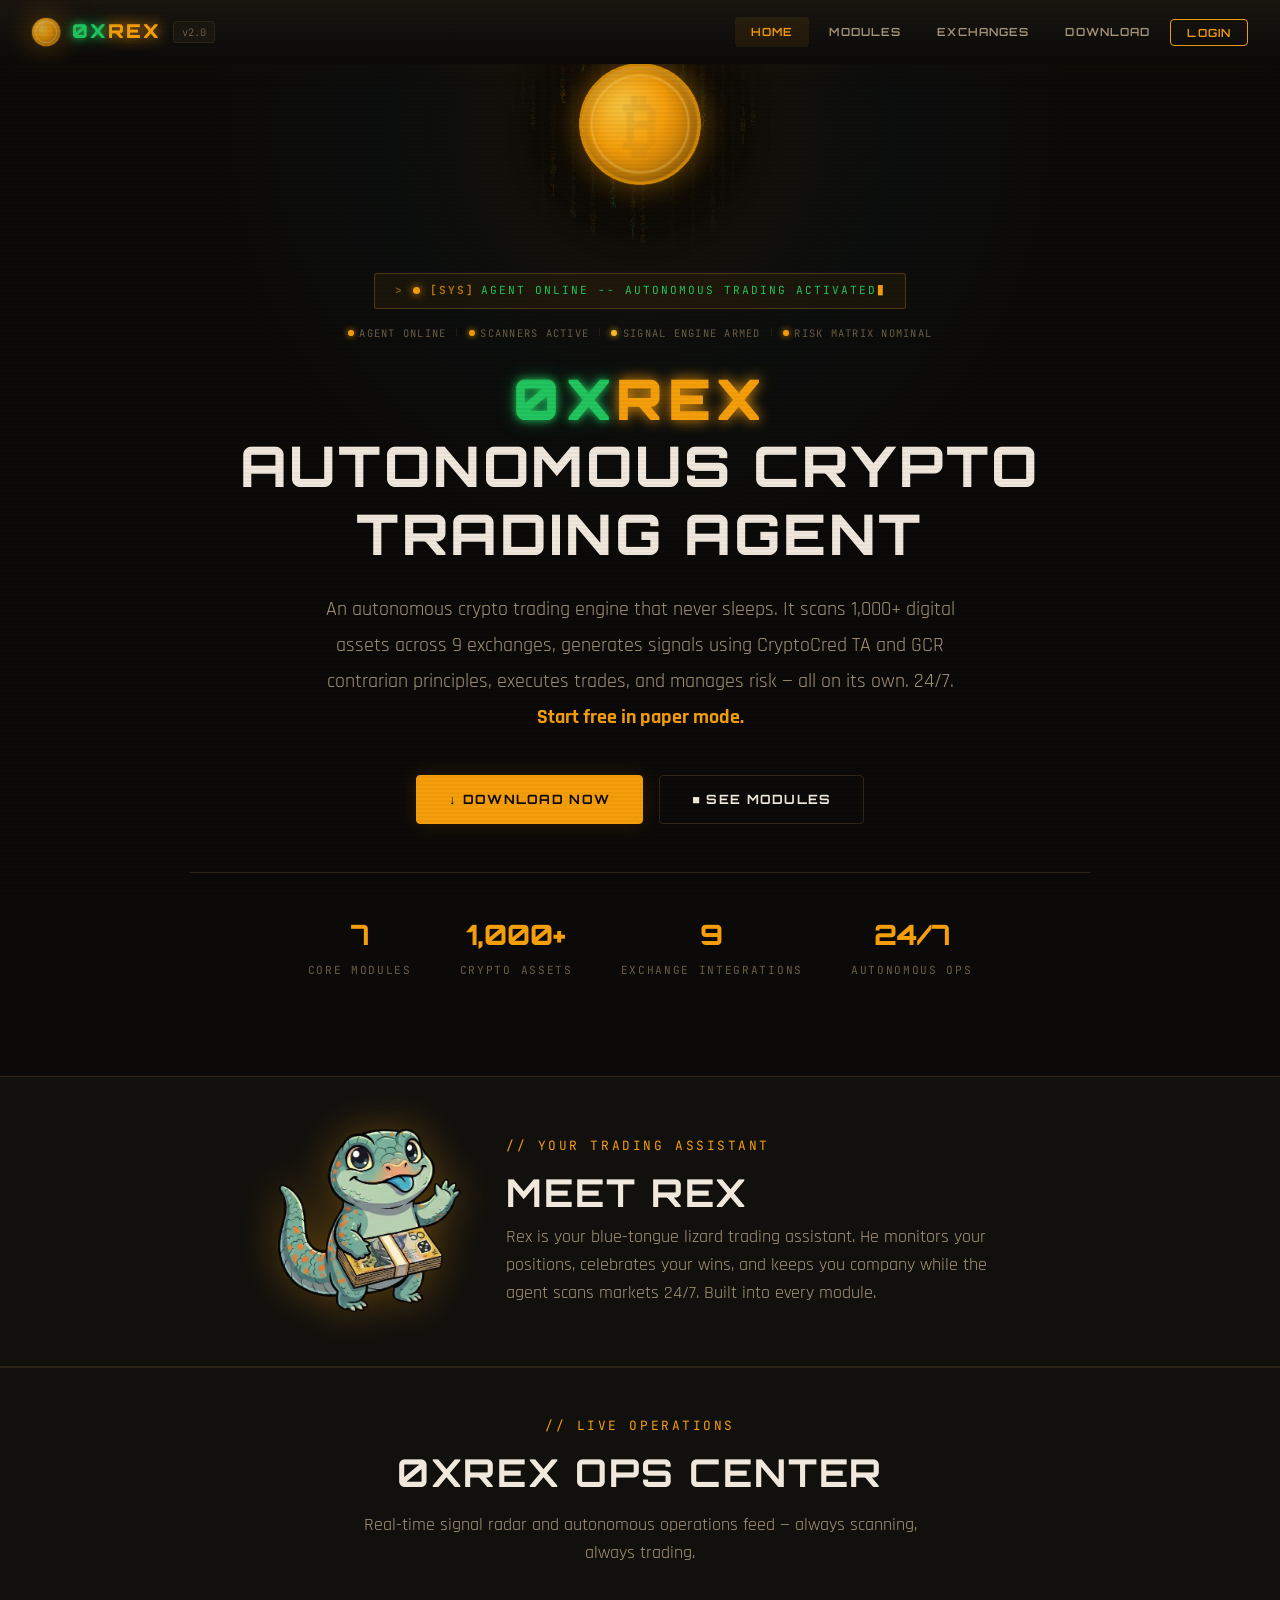
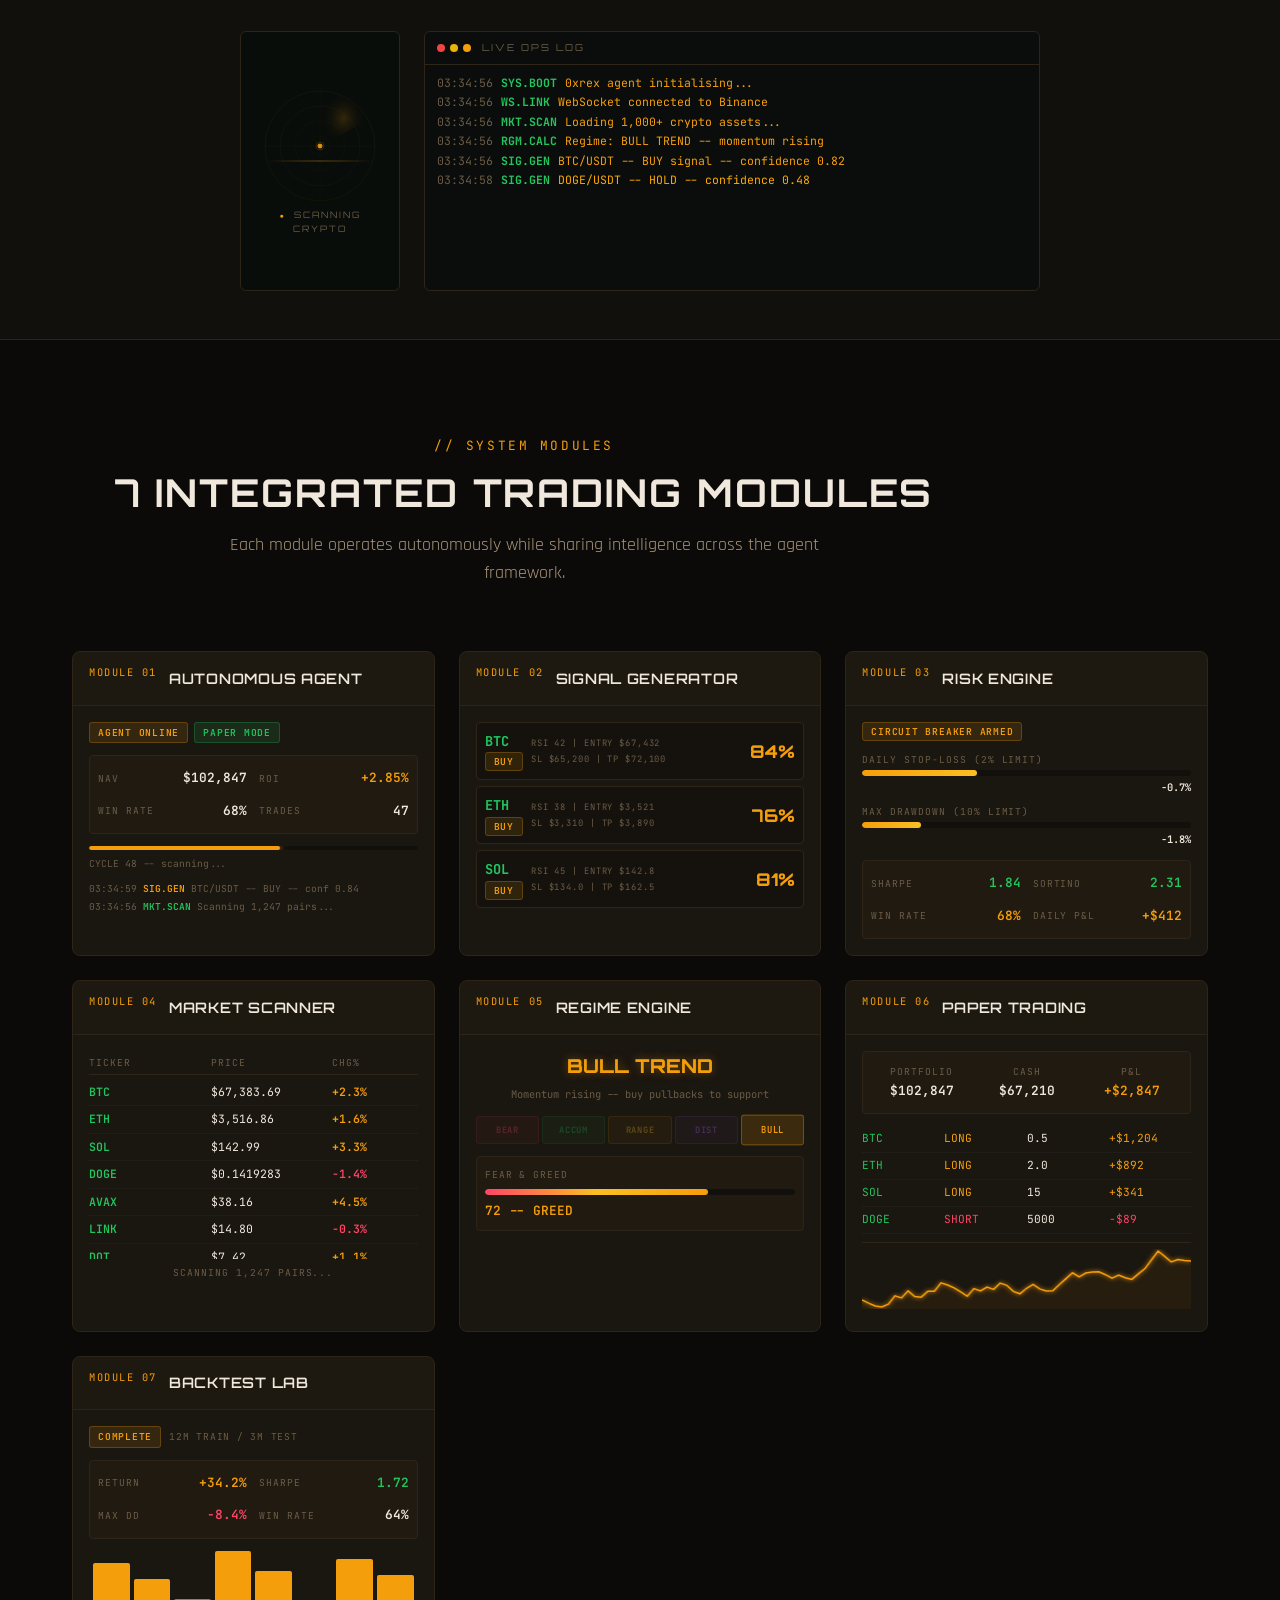
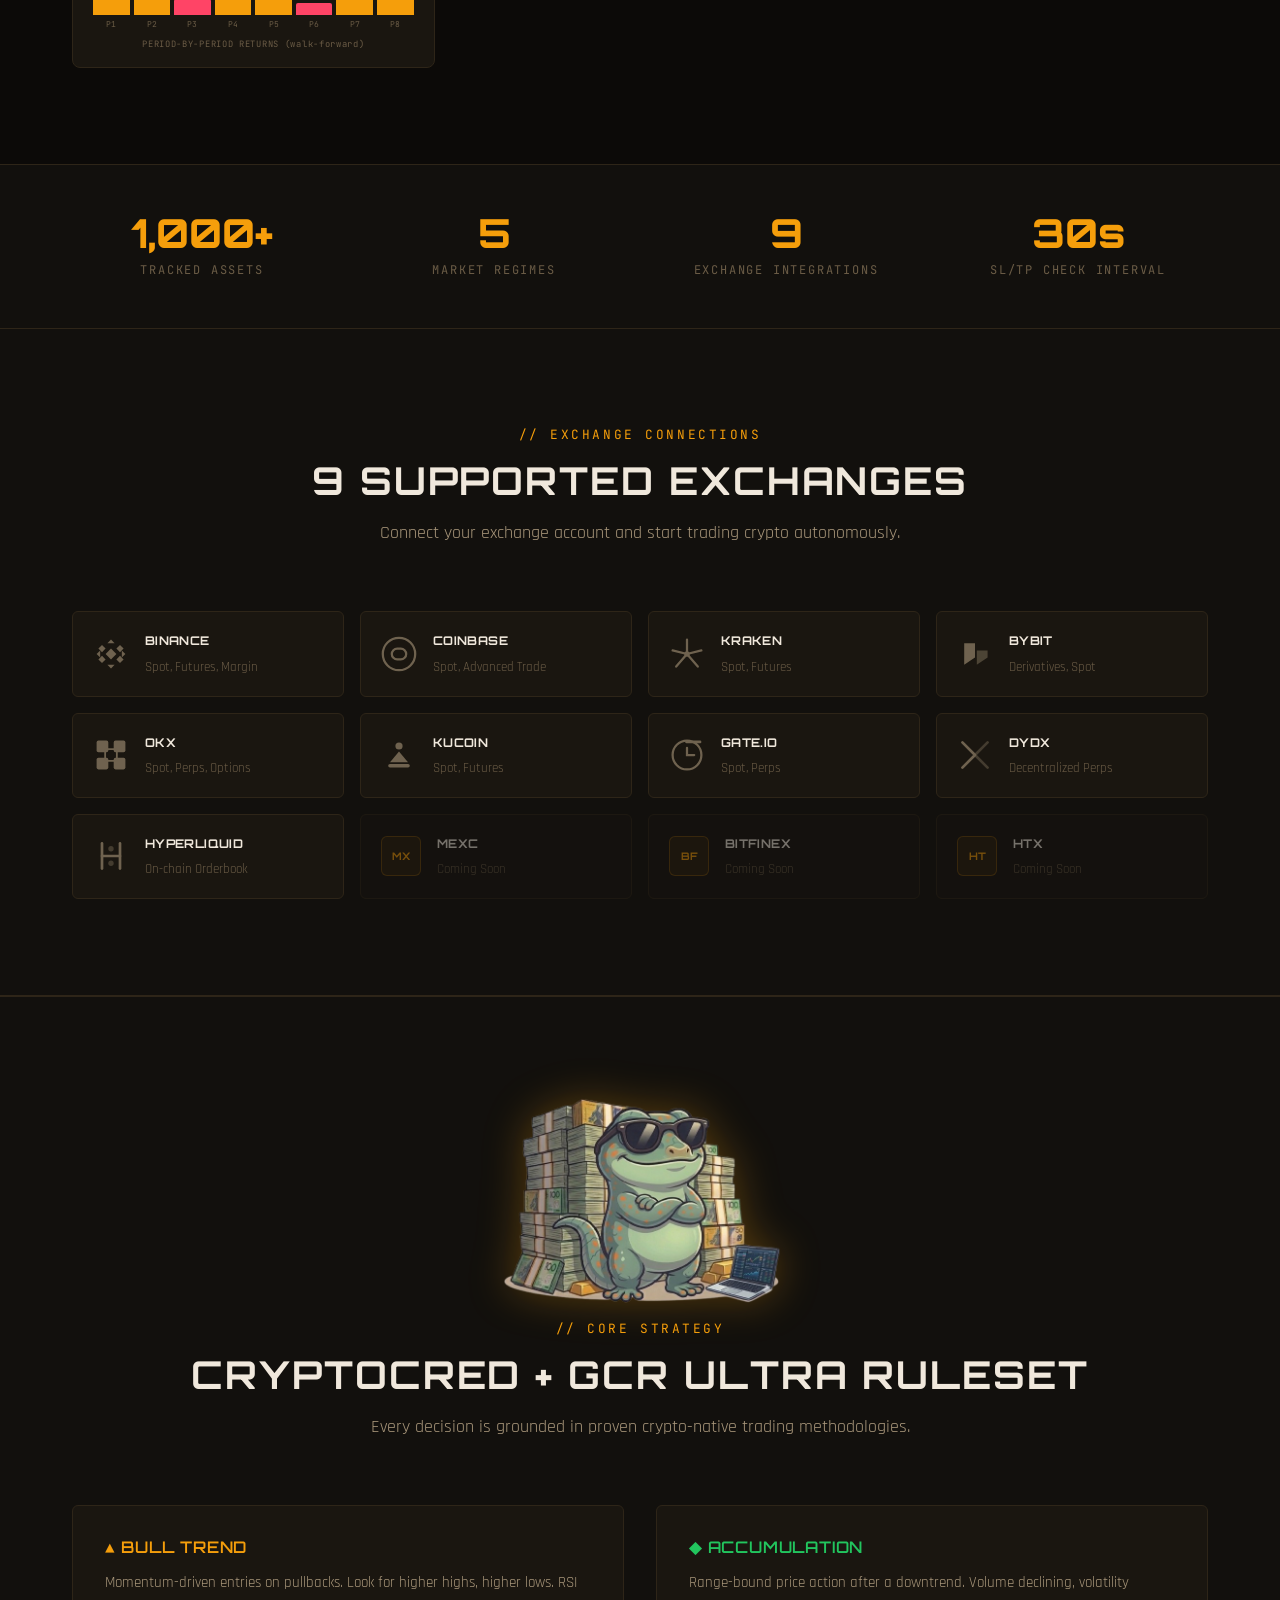
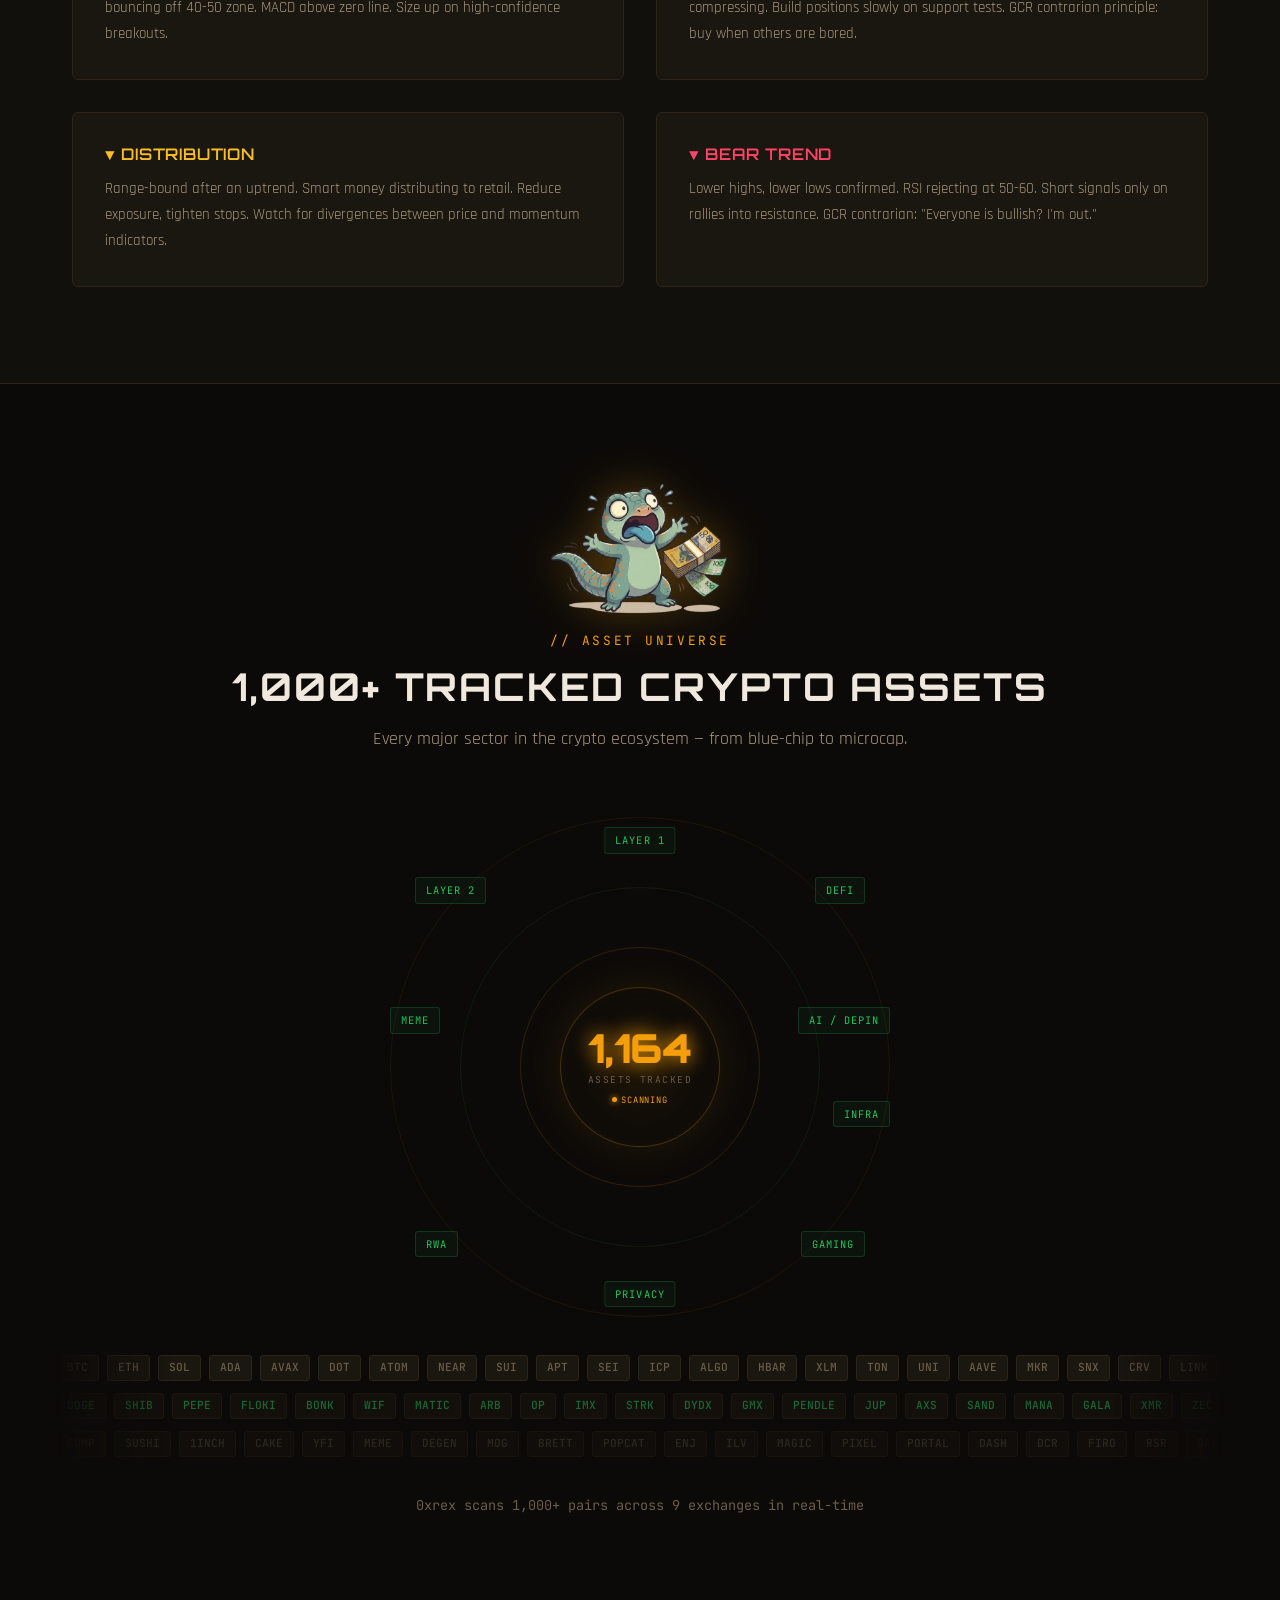
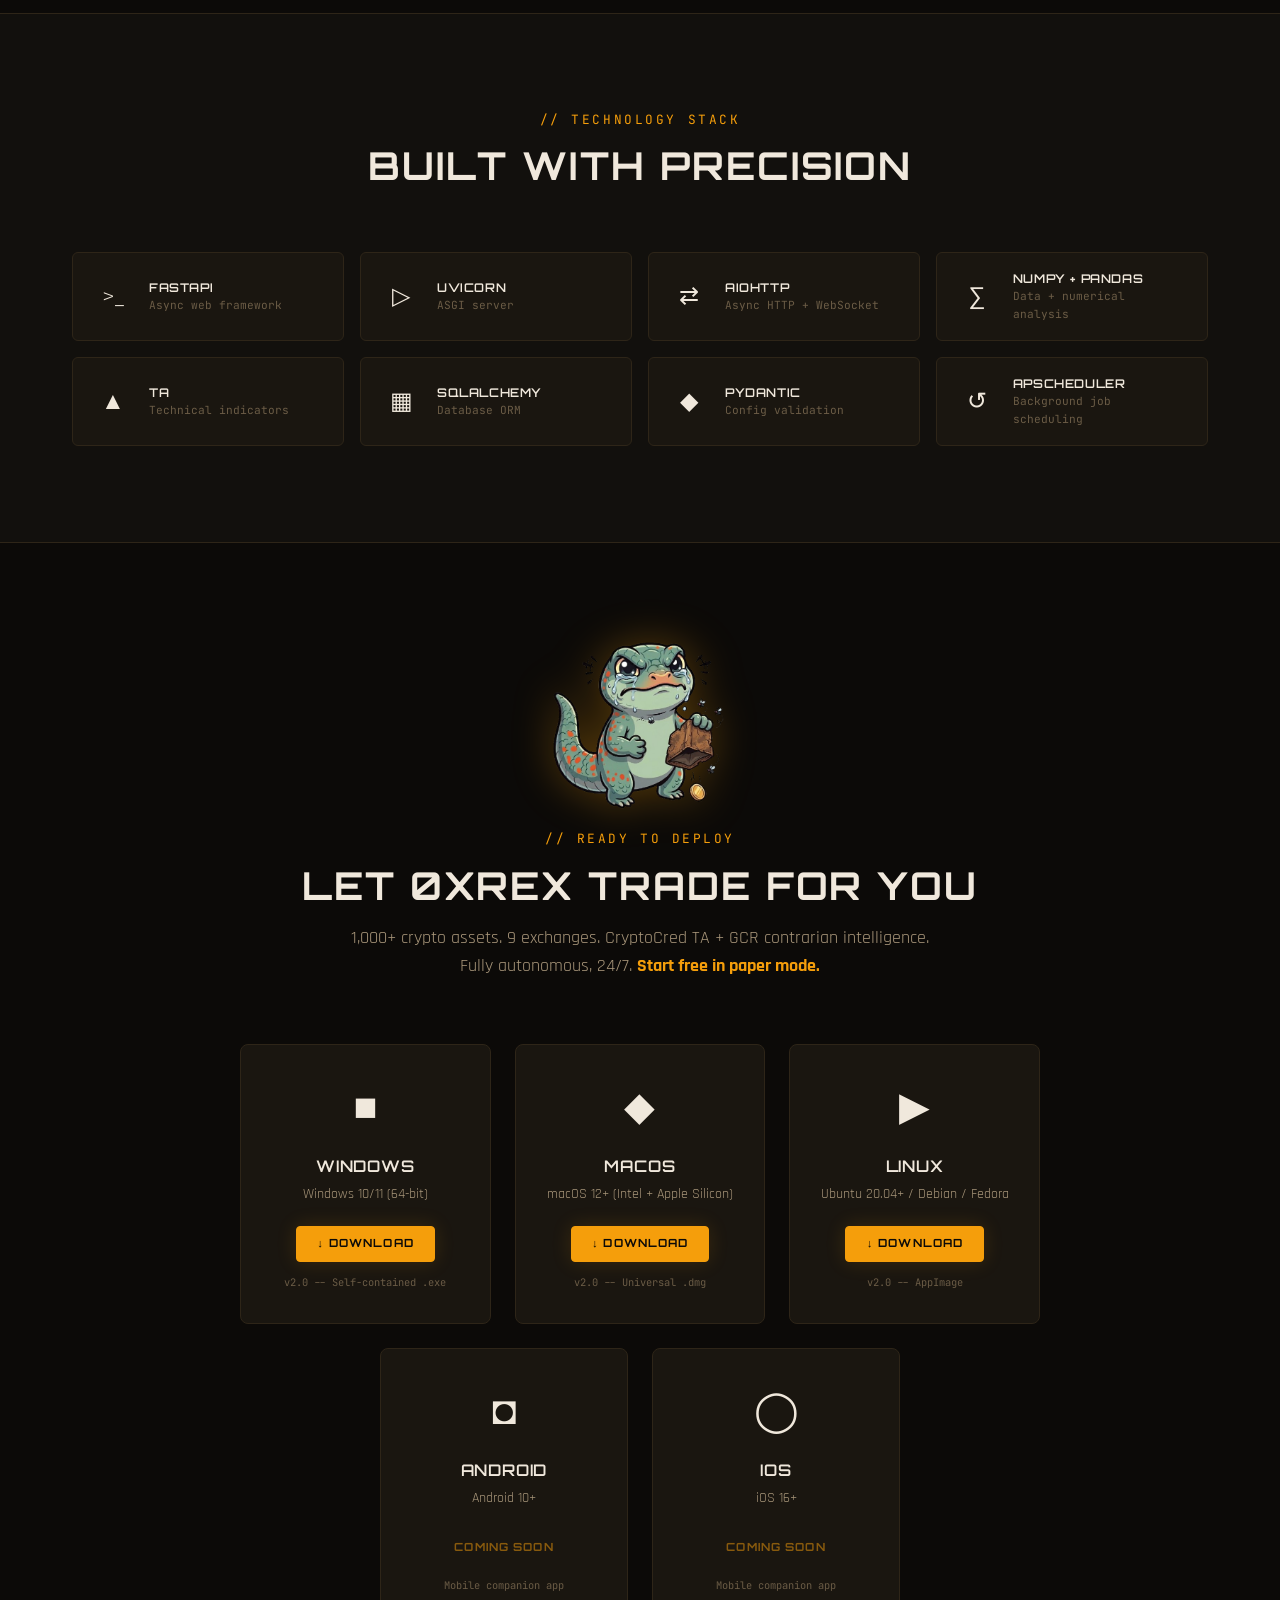
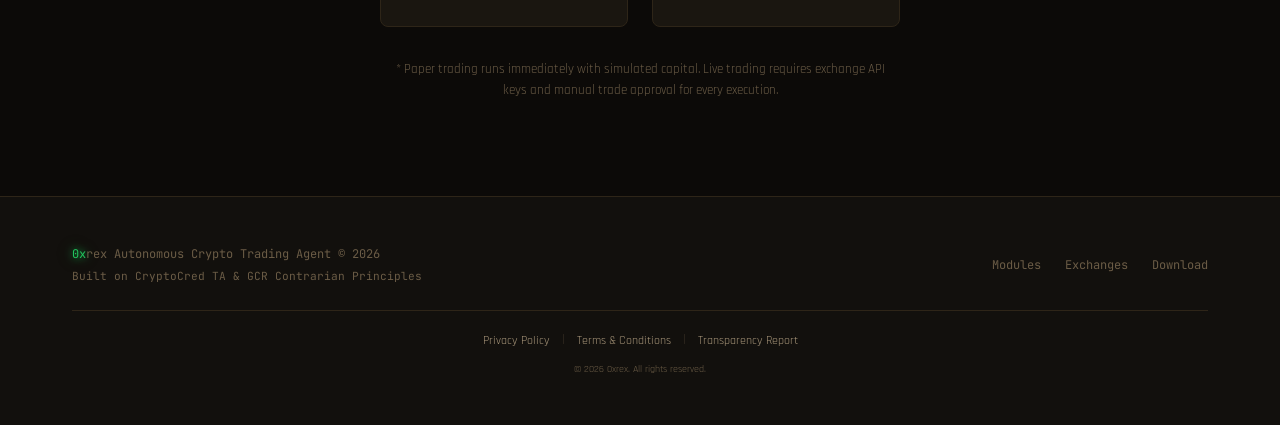
==== commit 12c1bb73: "Add login/signup page, member portal with Firebase Auth - login.html: email/password + Google sign-i" ====
--- a/index.html
+++ b/index.html
@@ -30,6 +30,7 @@
       <li><a href="#features">Modules</a></li>
       <li><a href="#exchanges">Exchanges</a></li>
       <li><a href="#download">Download</a></li>
+      <li><a href="login.html" class="nav-portal-link" id="navPortalLink">Login</a></li>
     </ul>
     <button class="nav-mobile-toggle" id="navToggle" aria-label="Toggle menu">&#9776;</button>
   </nav>
--- a/css/style.css
+++ b/css/style.css
@@ -64,6 +64,18 @@
   100% { opacity: 0; transform: translate(calc(var(--fly-x, 20px) * 1.3), calc(var(--fly-y, -30px) * 1.3)) scale(0); }
 }
 
+/* -- Nav Portal Link -- */
+.nav-portal-link {
+  border: 1px solid var(--accent) !important;
+  padding: 0.35rem 1rem !important;
+  border-radius: 4px !important;
+  color: var(--accent) !important;
+  transition: all 0.3s !important;
+}
+.nav-portal-link:hover {
+  background: rgba(245, 158, 11, 0.1) !important;
+}
+
 /* -- Scanline Overlay -- */
 body::after {
   content: '';
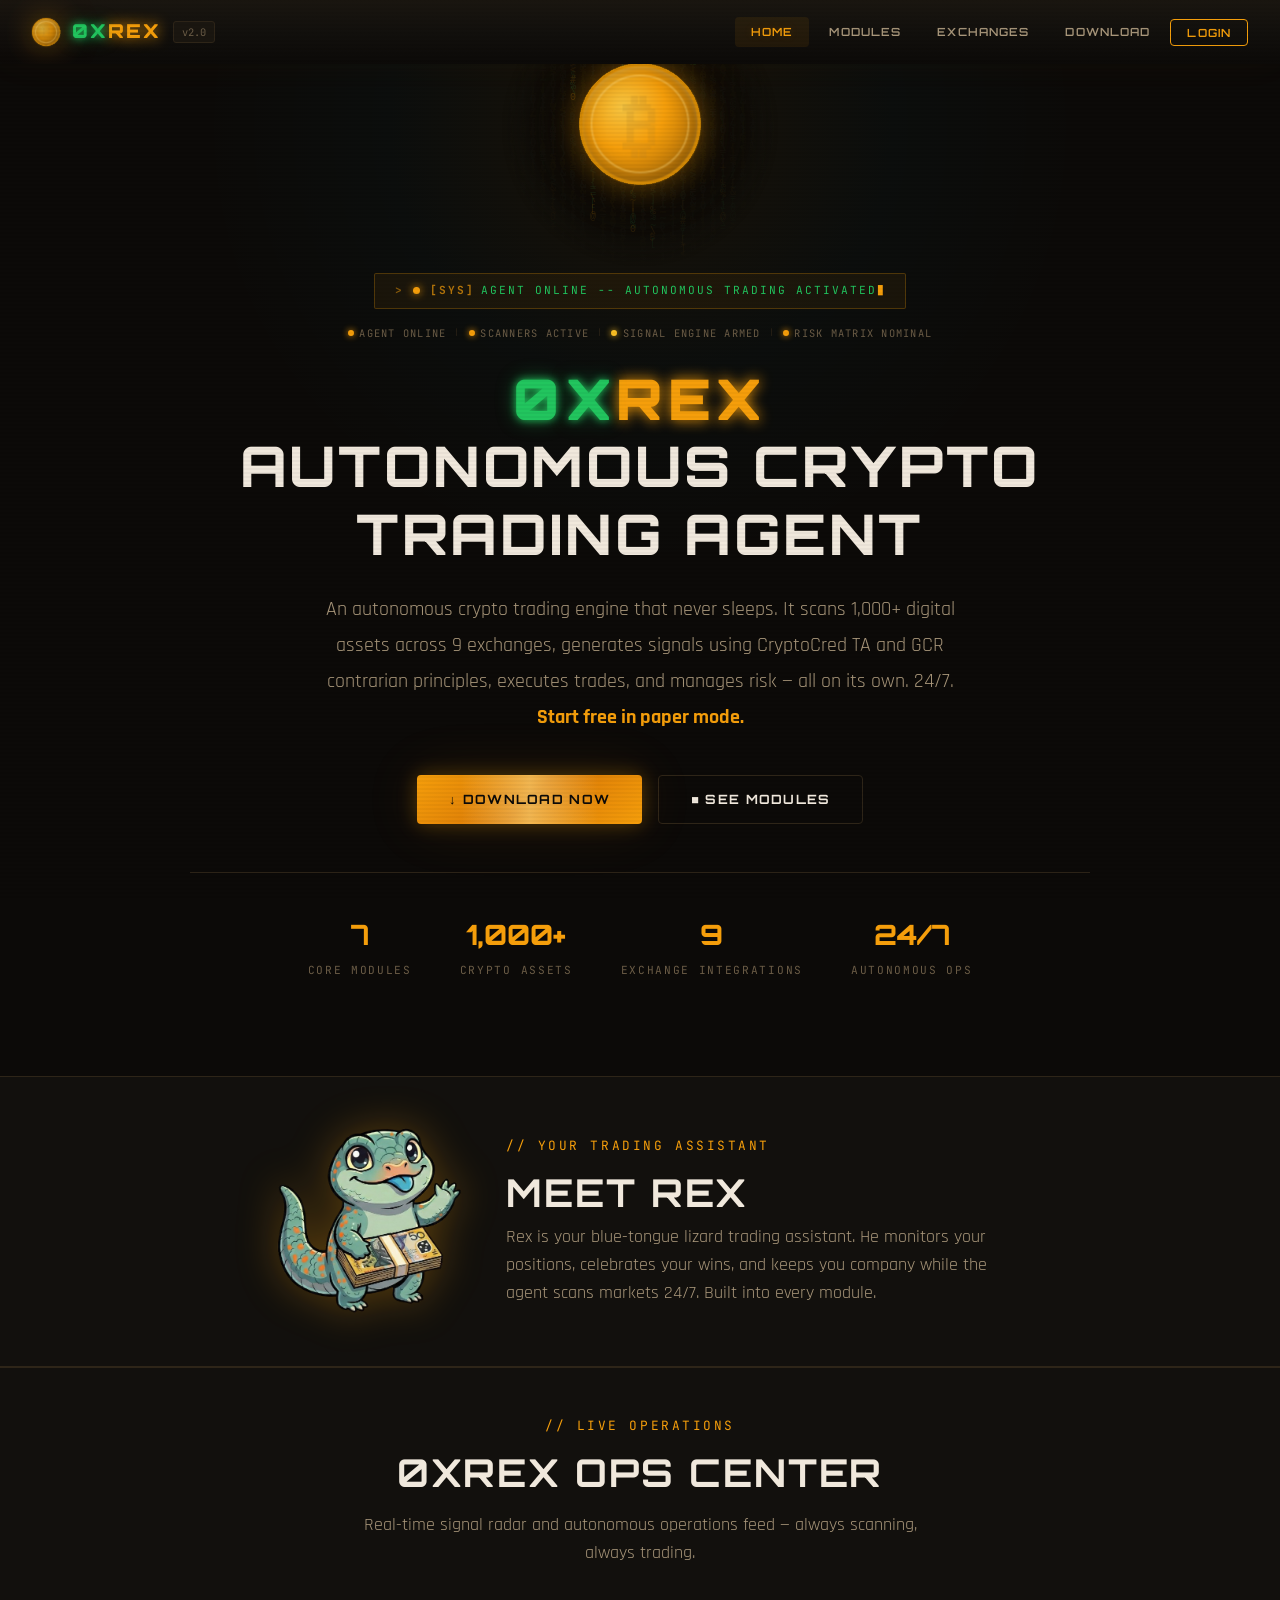
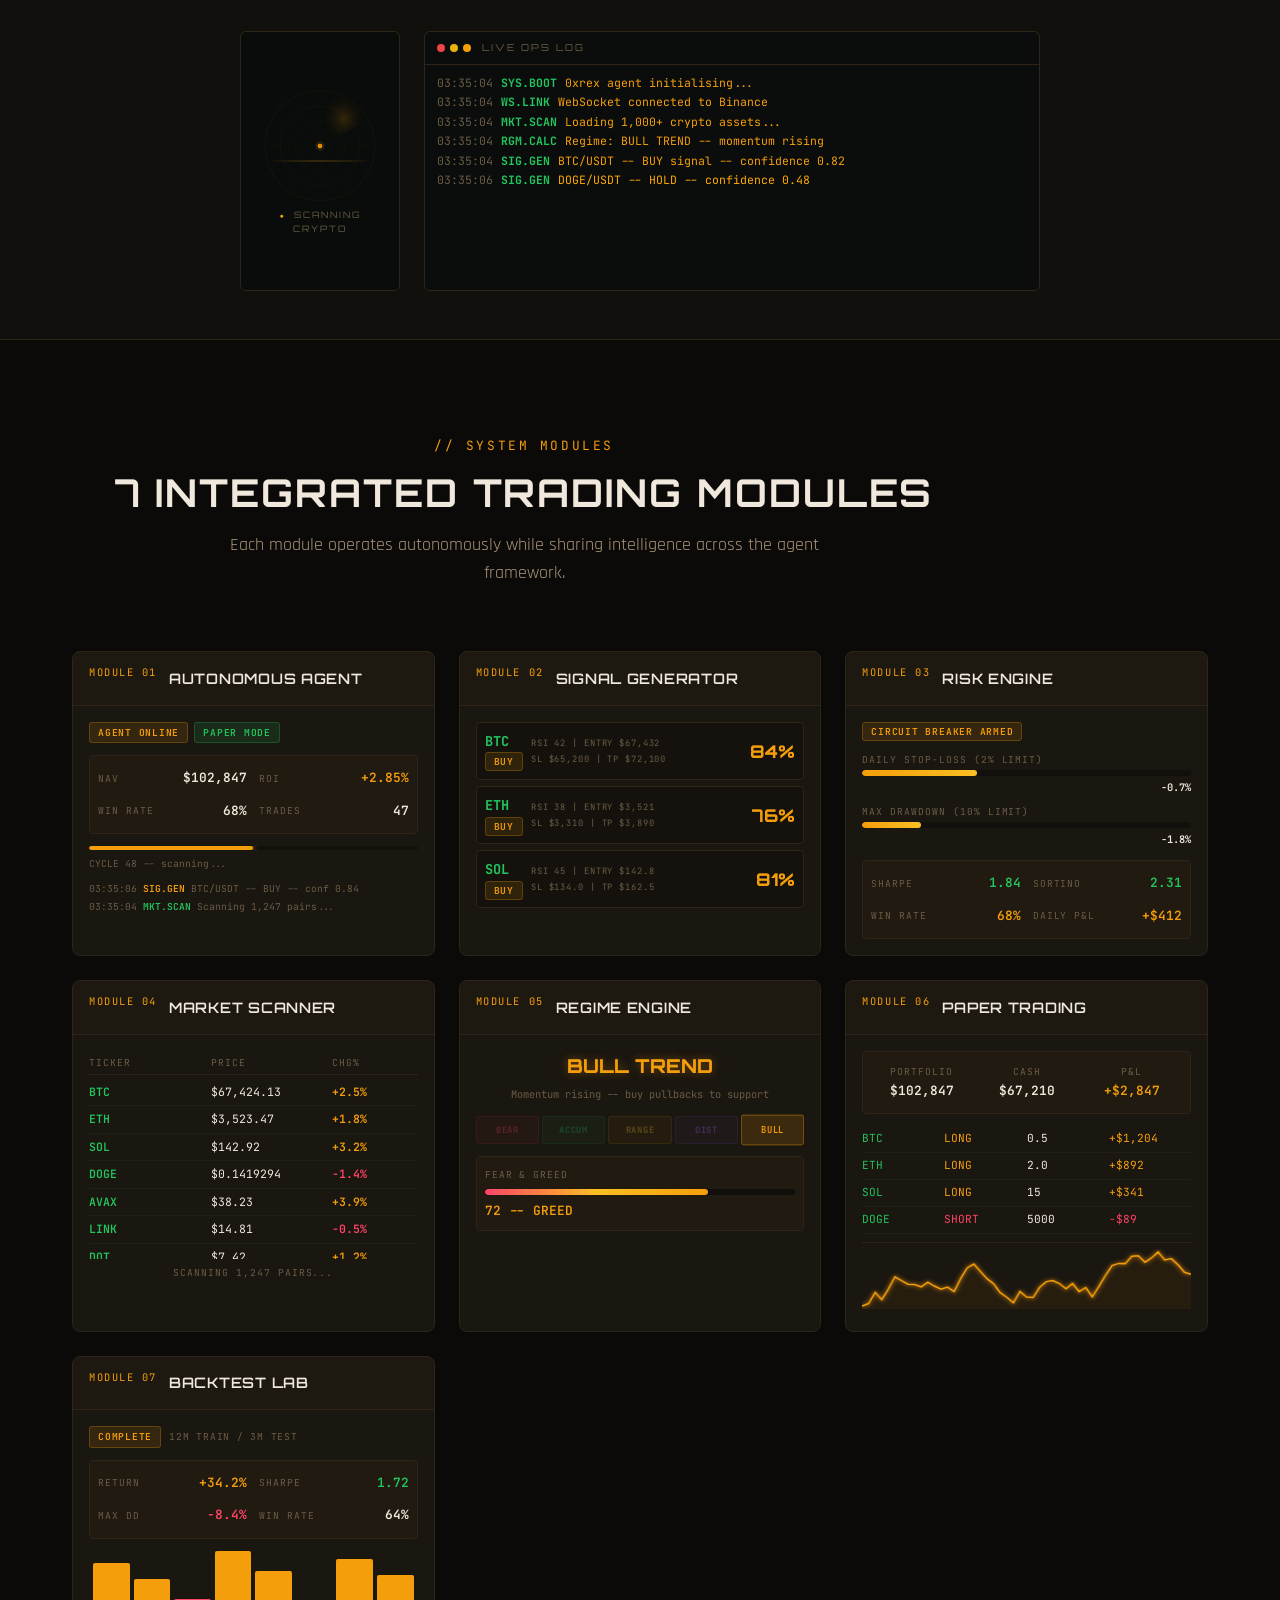
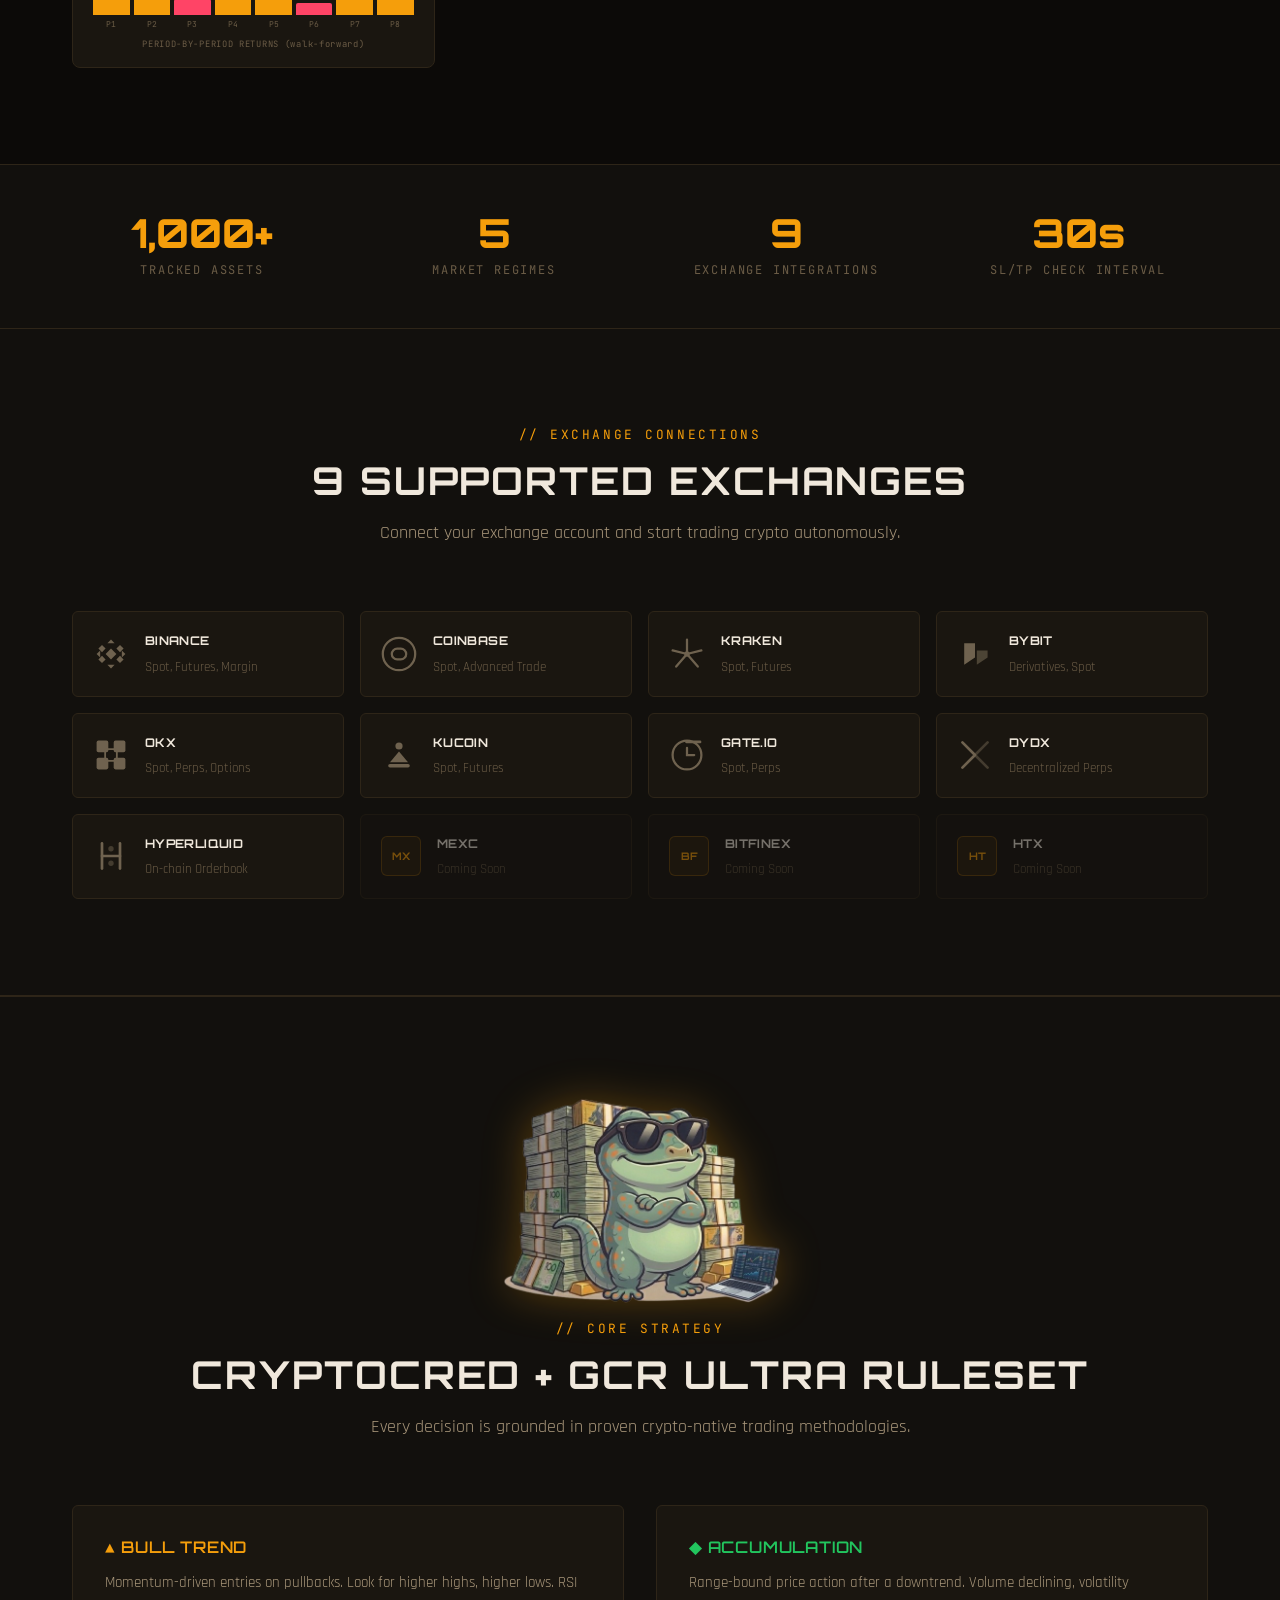
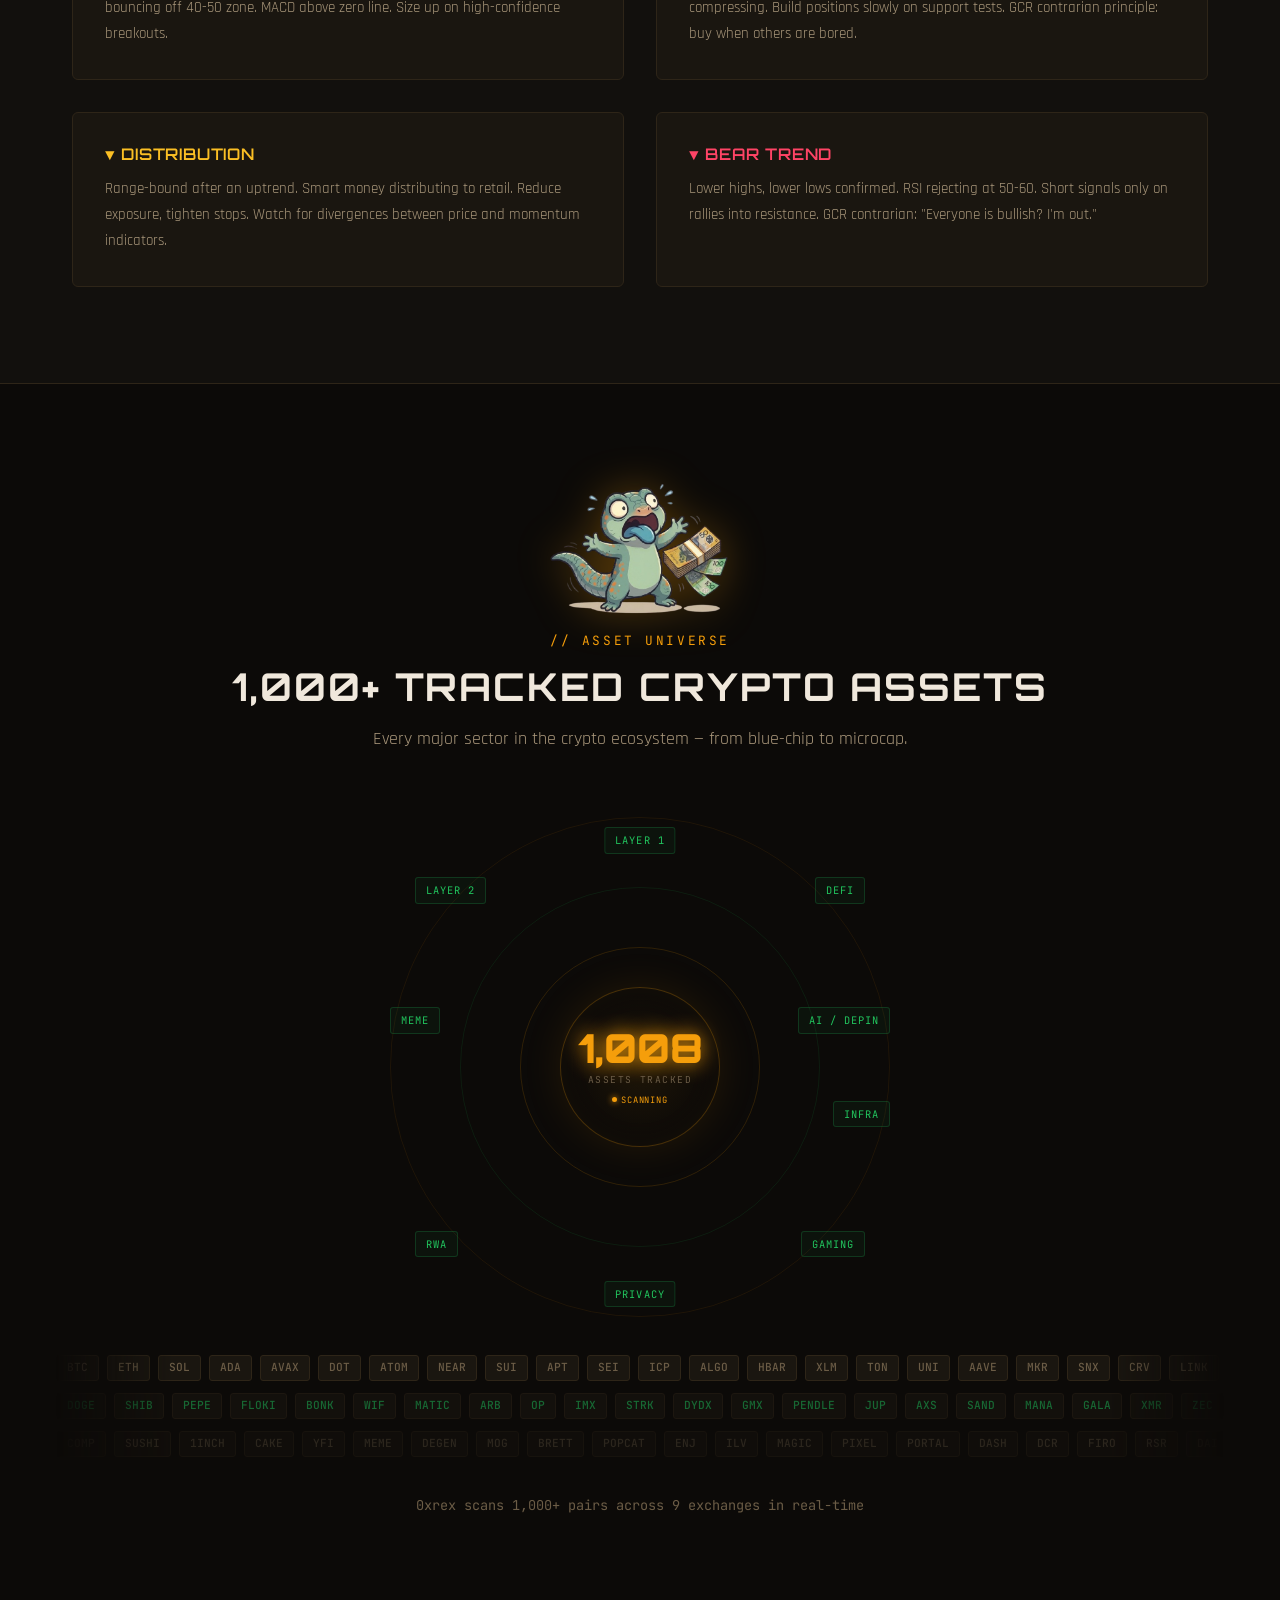
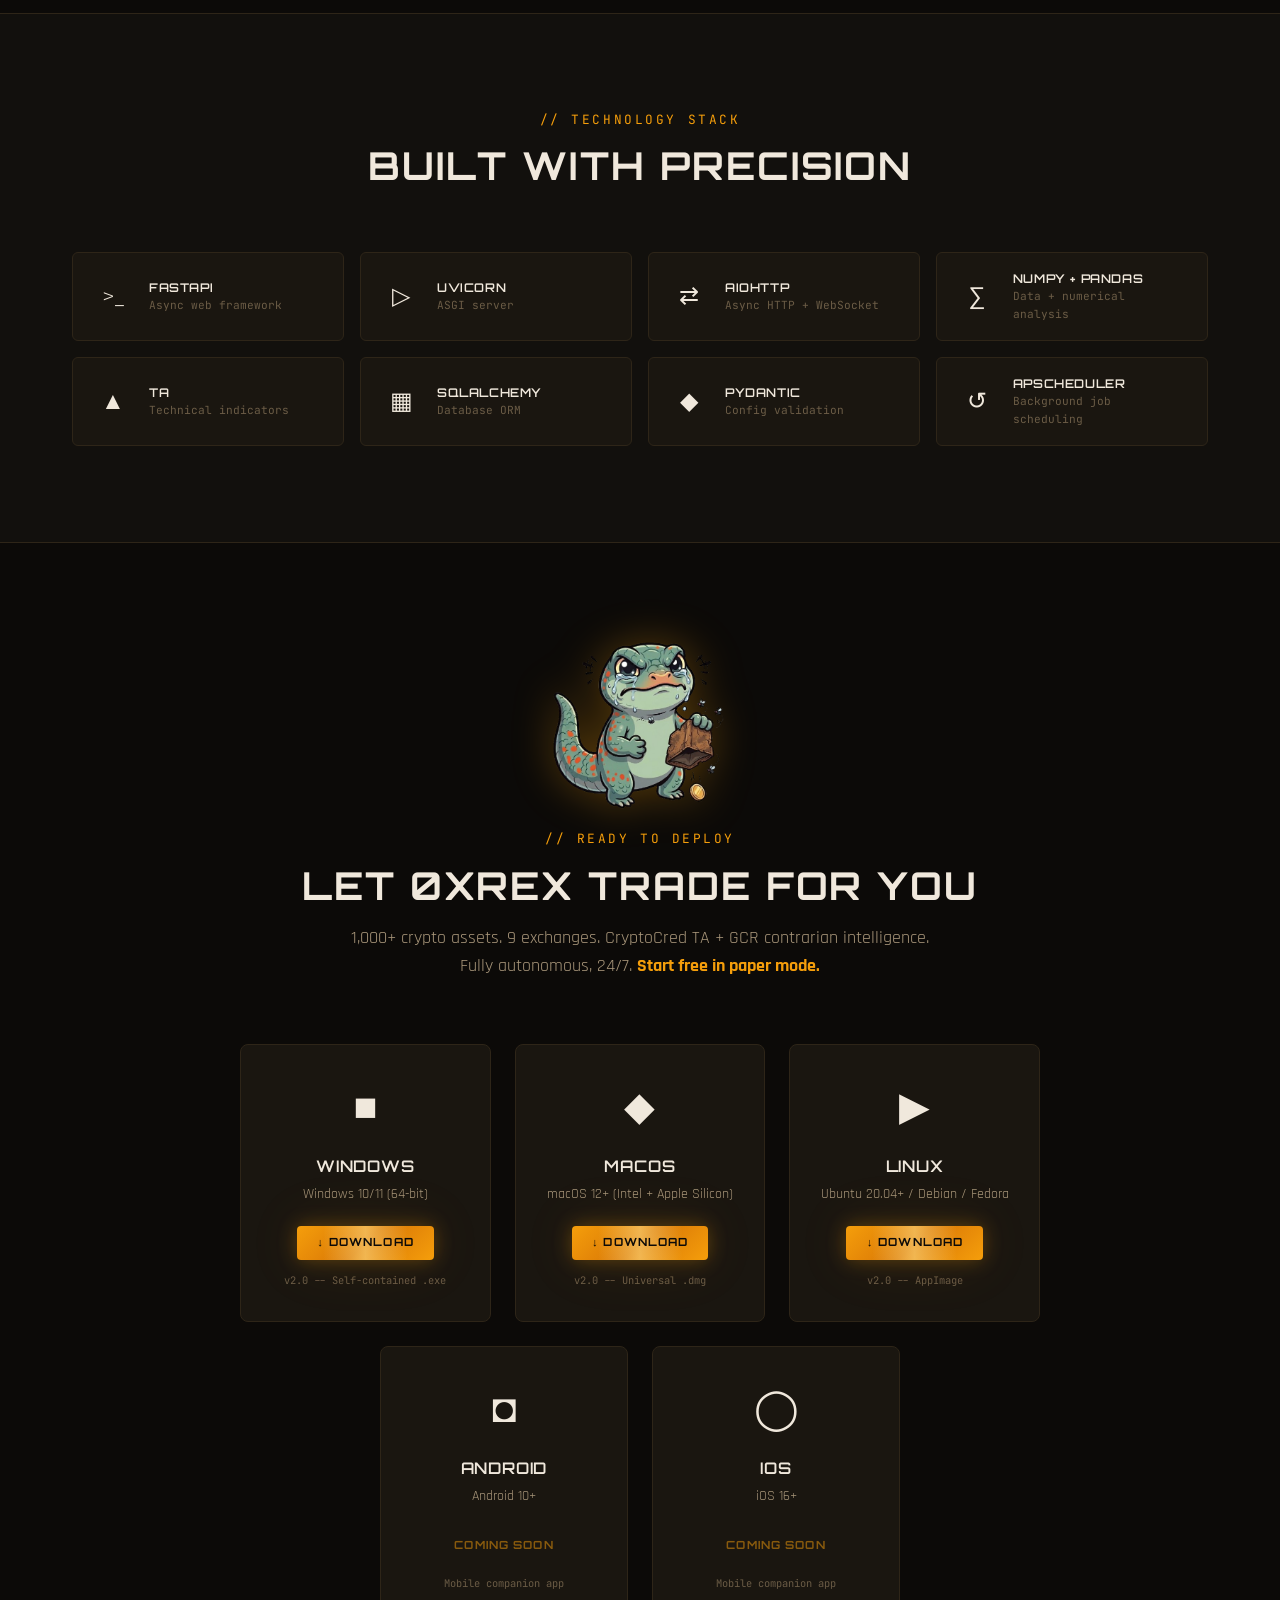
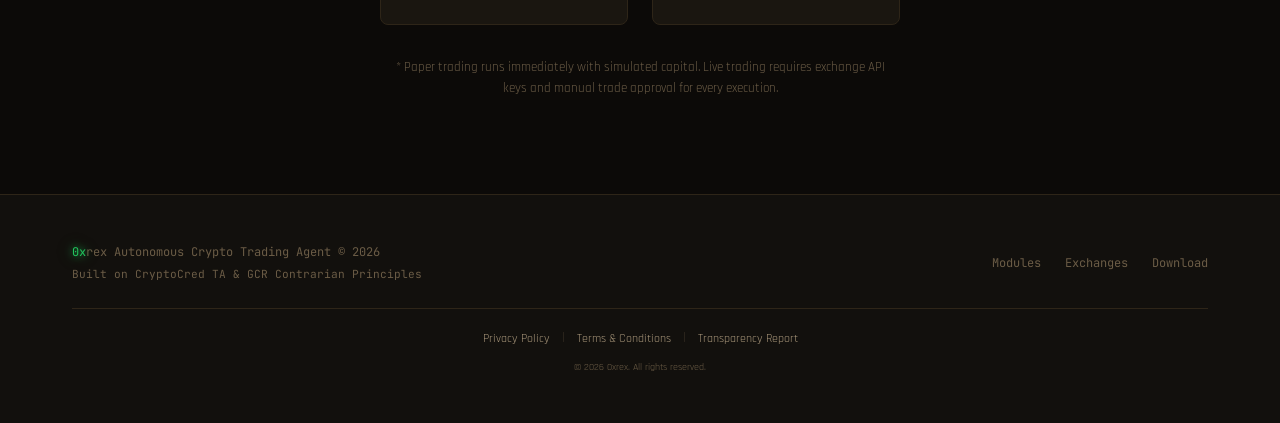
==== commit 0091e111: "Add fancy animated download buttons with glow and shimmer Pulsing glow, shimmer sweep, and scale-up " ====
--- a/index.html
+++ b/index.html
@@ -89,7 +89,7 @@
           <strong style="color:var(--green);">Start free in paper mode.</strong>
         </p>
         <div class="hero-actions animate-in animate-delay-3">
-          <a href="#download" class="btn btn-primary">
+          <a href="#download" class="btn btn-download">
             &#8595; Download Now
           </a>
           <a href="#features" class="btn btn-secondary">
@@ -591,21 +591,21 @@
           <div class="download-icon">&#9632;</div>
           <h3>Windows</h3>
           <p>Windows 10/11 (64-bit)</p>
-          <a href="#" class="btn btn-primary btn-sm">&#8595; Download</a>
+          <a href="#" class="btn btn-download btn-sm">&#8595; Download</a>
           <span class="download-meta">v2.0 -- Self-contained .exe</span>
         </div>
         <div class="download-card">
           <div class="download-icon">&#9670;</div>
           <h3>macOS</h3>
           <p>macOS 12+ (Intel + Apple Silicon)</p>
-          <a href="#" class="btn btn-primary btn-sm">&#8595; Download</a>
+          <a href="#" class="btn btn-download btn-sm">&#8595; Download</a>
           <span class="download-meta">v2.0 -- Universal .dmg</span>
         </div>
         <div class="download-card">
           <div class="download-icon">&#9654;</div>
           <h3>Linux</h3>
           <p>Ubuntu 20.04+ / Debian / Fedora</p>
-          <a href="#" class="btn btn-primary btn-sm">&#8595; Download</a>
+          <a href="#" class="btn btn-download btn-sm">&#8595; Download</a>
           <span class="download-meta">v2.0 -- AppImage</span>
         </div>
       </div>
--- a/css/style.css
+++ b/css/style.css
@@ -275,6 +275,58 @@
 
 .btn-sm { padding: 0.5rem 1.25rem; font-size: 0.7rem; }
 
+/* -- Download Button (fancy animated) -- */
+.btn-download {
+  background: linear-gradient(135deg, #f59e0b 0%, #d97706 50%, #f59e0b 100%);
+  color: var(--bg-primary);
+  border: none;
+  position: relative;
+  overflow: hidden;
+  box-shadow: 0 0 20px rgba(245,158,11,0.3), 0 0 60px rgba(245,158,11,0.1);
+  animation: downloadPulse 3s ease-in-out infinite;
+  z-index: 1;
+}
+.btn-download::before {
+  content: '';
+  position: absolute;
+  top: -2px; left: -2px; right: -2px; bottom: -2px;
+  background: linear-gradient(90deg, transparent, rgba(255,255,255,0) 20%, rgba(255,220,130,0.6) 50%, rgba(255,255,255,0) 80%, transparent);
+  z-index: -1;
+  border-radius: 4px;
+  animation: borderGlow 3s linear infinite;
+}
+.btn-download::after {
+  content: '';
+  position: absolute;
+  top: 0; left: -100%;
+  width: 60%; height: 100%;
+  background: linear-gradient(90deg, transparent, rgba(255,255,255,0.25), transparent);
+  animation: shimmerSweep 4s ease-in-out infinite;
+  z-index: 2;
+  pointer-events: none;
+}
+.btn-download:hover {
+  background: linear-gradient(135deg, #fbbf24 0%, #f59e0b 50%, #fbbf24 100%);
+  box-shadow: 0 0 30px rgba(245,158,11,0.5), 0 0 80px rgba(245,158,11,0.2), 0 4px 20px rgba(245,158,11,0.3);
+  transform: translateY(-3px) scale(1.02);
+  color: var(--bg-primary);
+}
+.btn-download:hover::after {
+  animation: shimmerSweep 1.5s ease-in-out infinite;
+}
+@keyframes downloadPulse {
+  0%, 100% { box-shadow: 0 0 20px rgba(245,158,11,0.3), 0 0 60px rgba(245,158,11,0.1); }
+  50% { box-shadow: 0 0 30px rgba(245,158,11,0.5), 0 0 80px rgba(245,158,11,0.15); }
+}
+@keyframes shimmerSweep {
+  0% { left: -100%; }
+  50%, 100% { left: 200%; }
+}
+@keyframes borderGlow {
+  0% { transform: rotate(0deg); }
+  100% { transform: rotate(360deg); }
+}
+
 /* -- Cards -- */
 .card {
   background: var(--bg-card); border: 1px solid var(--border); border-radius: 6px;
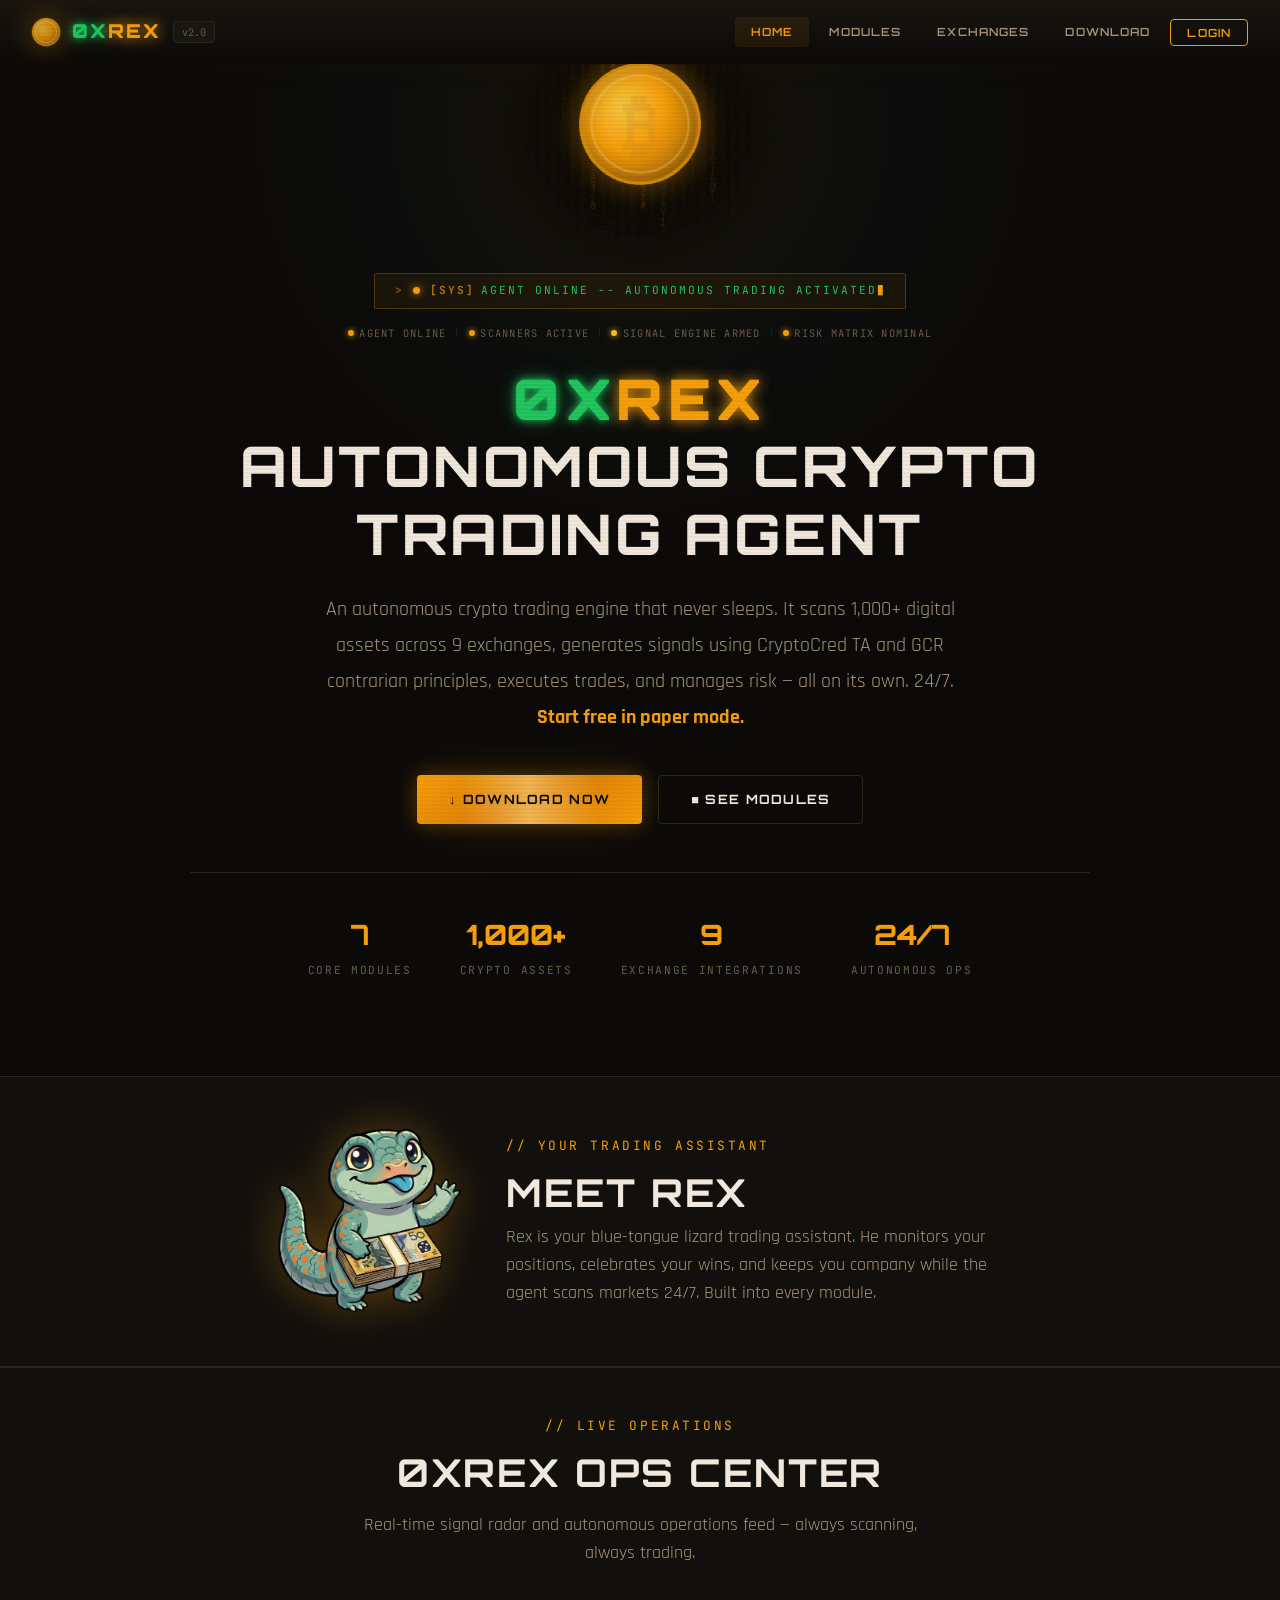
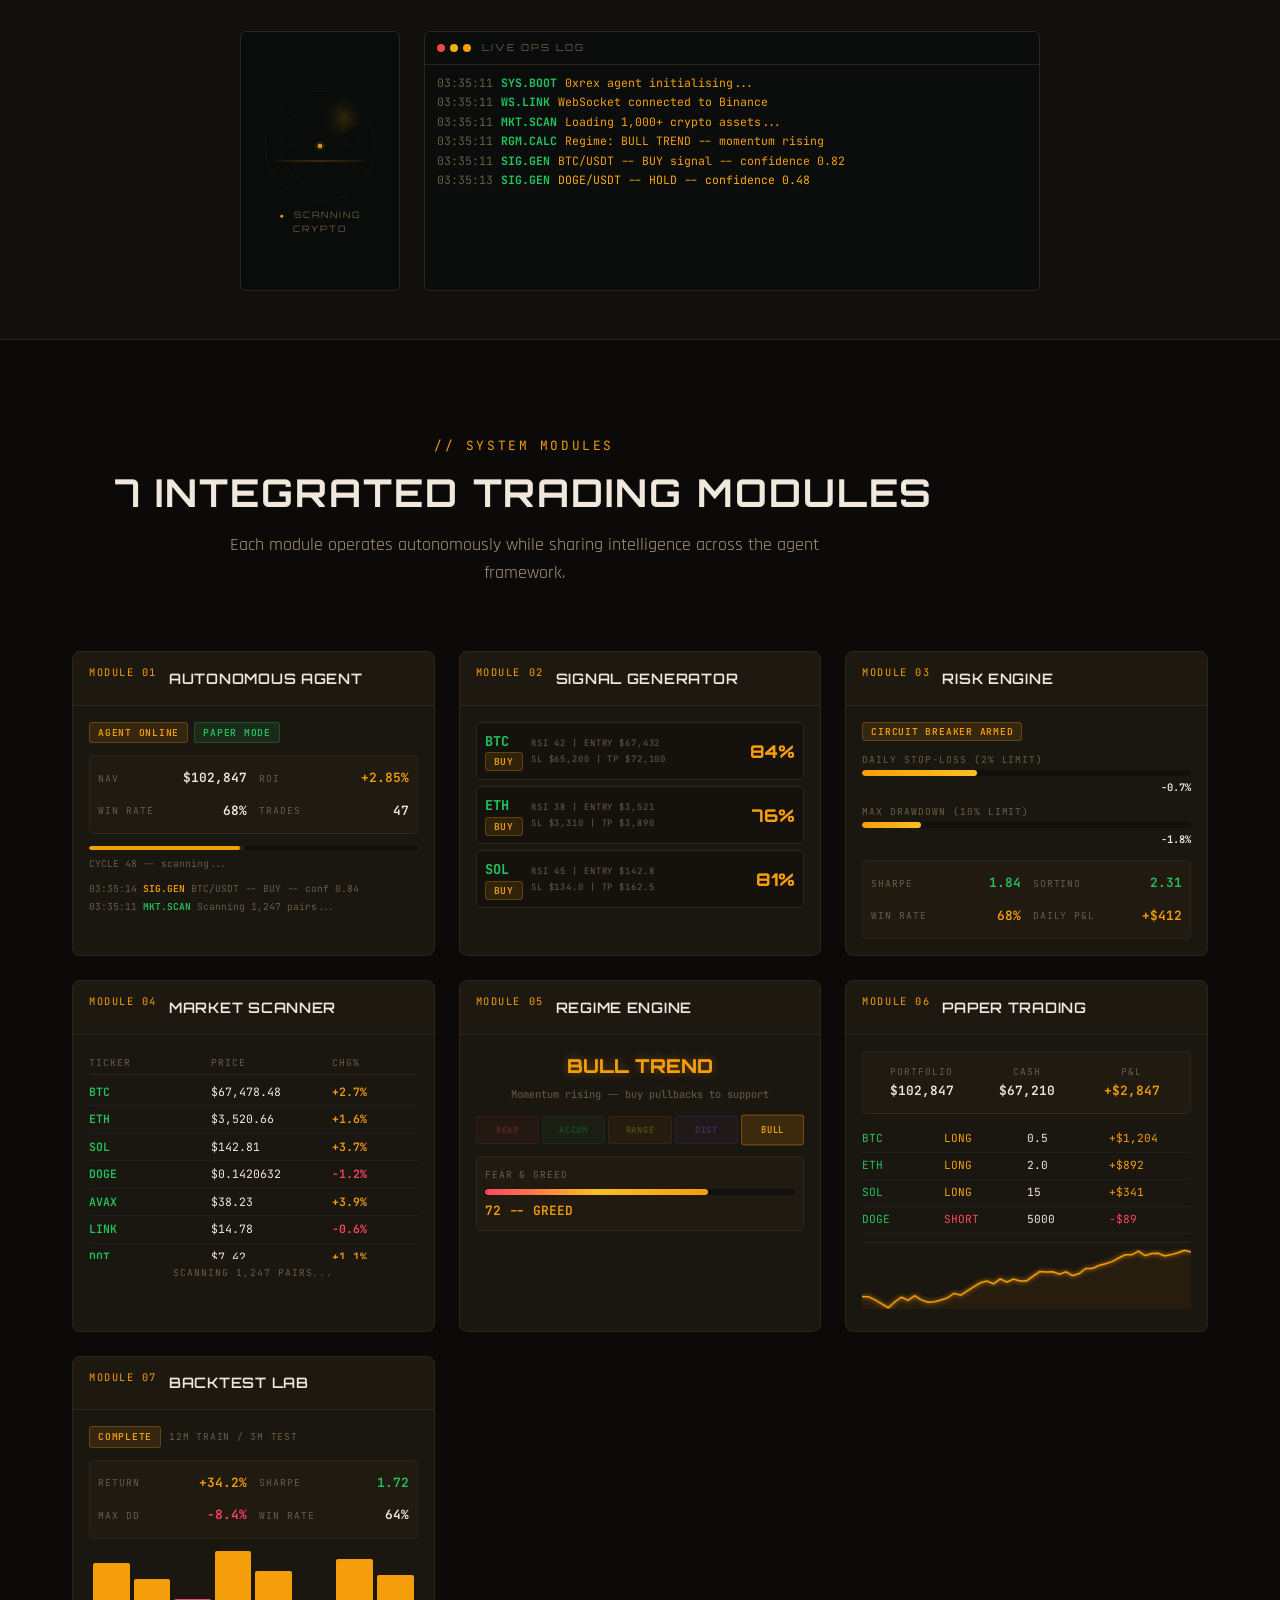
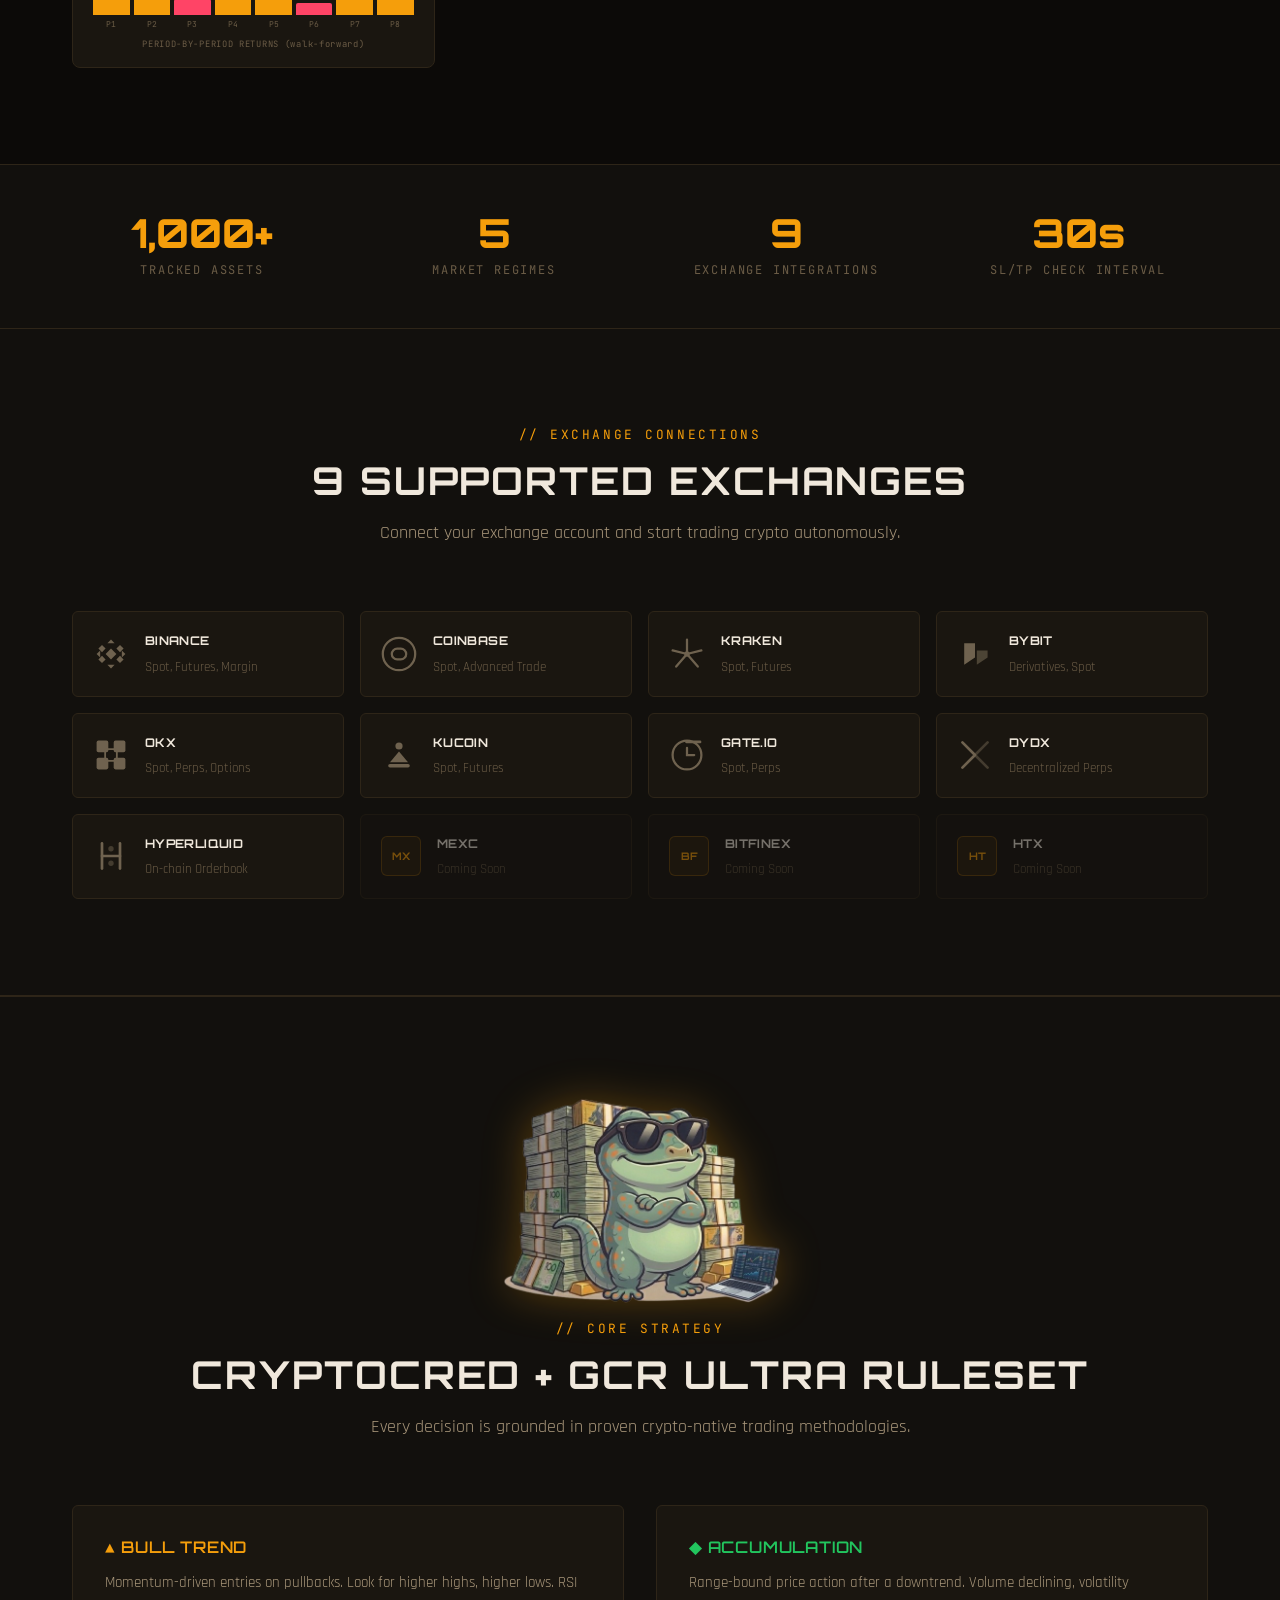
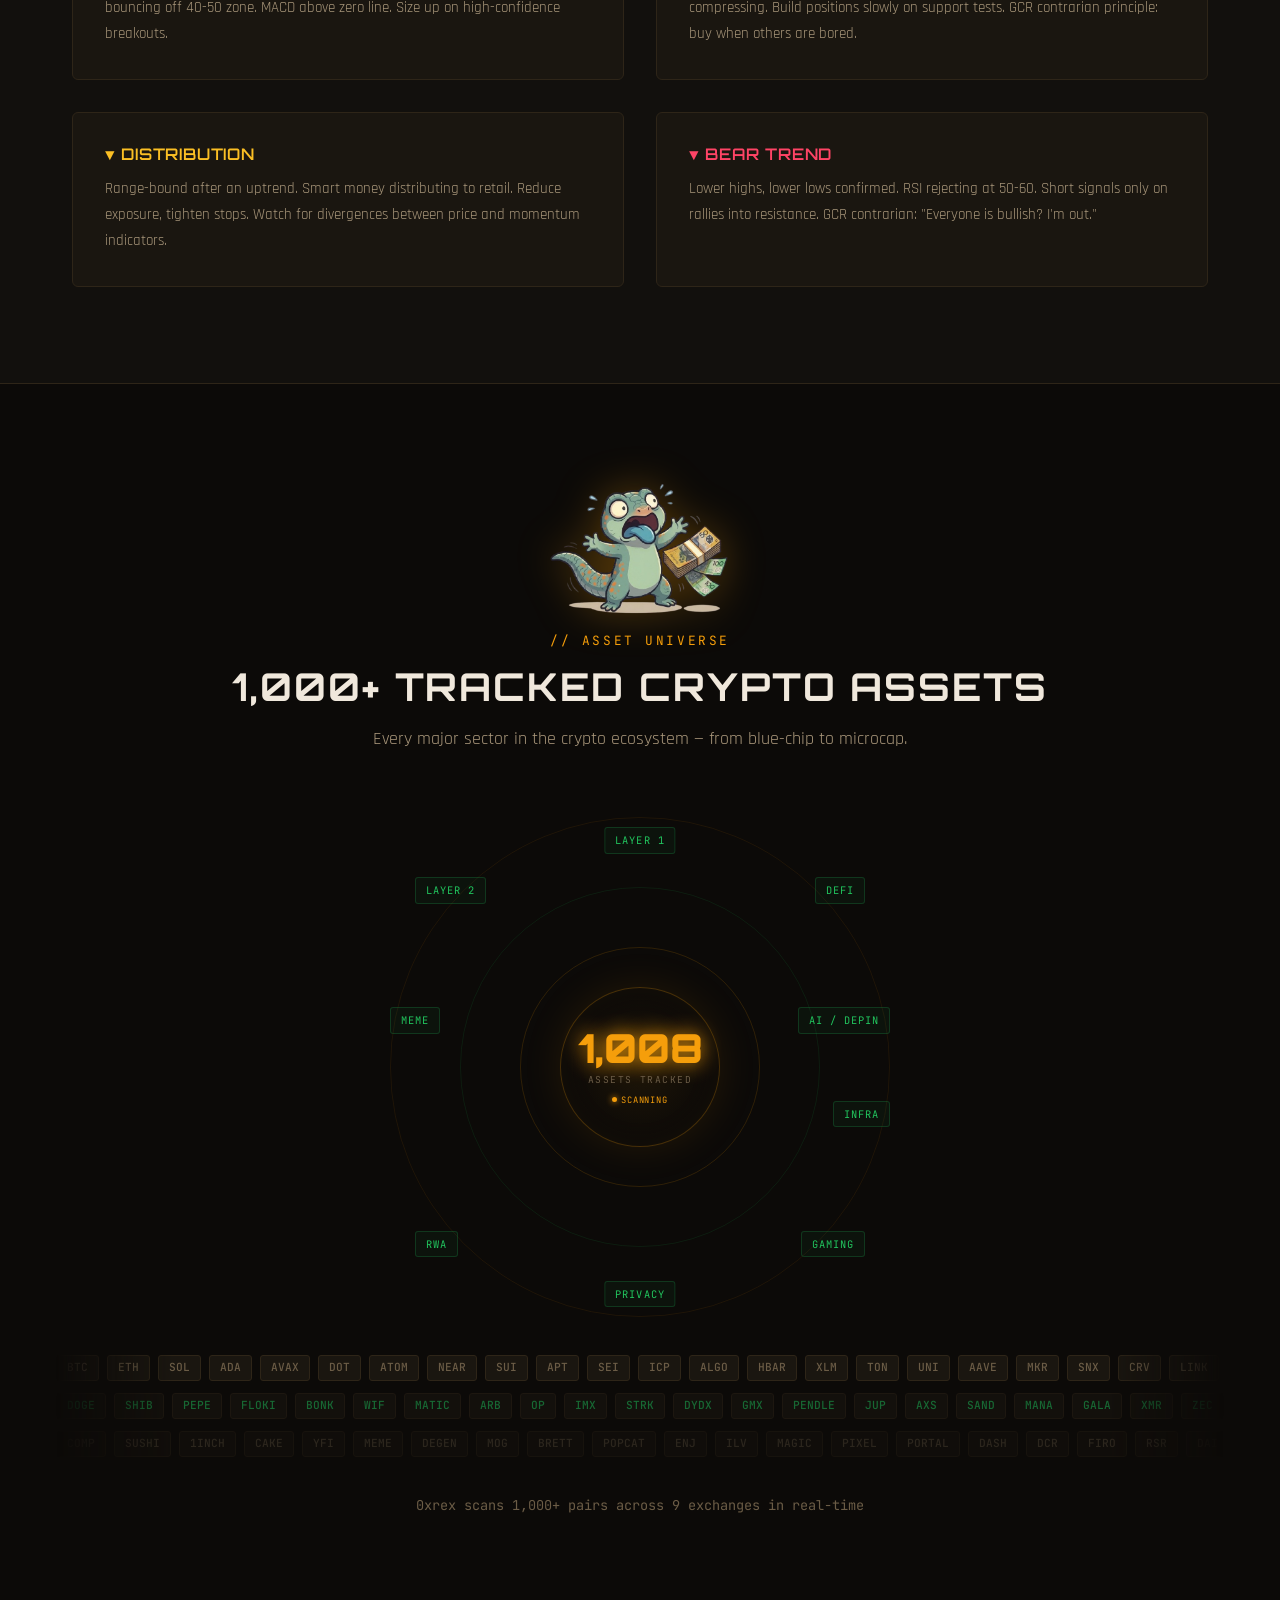
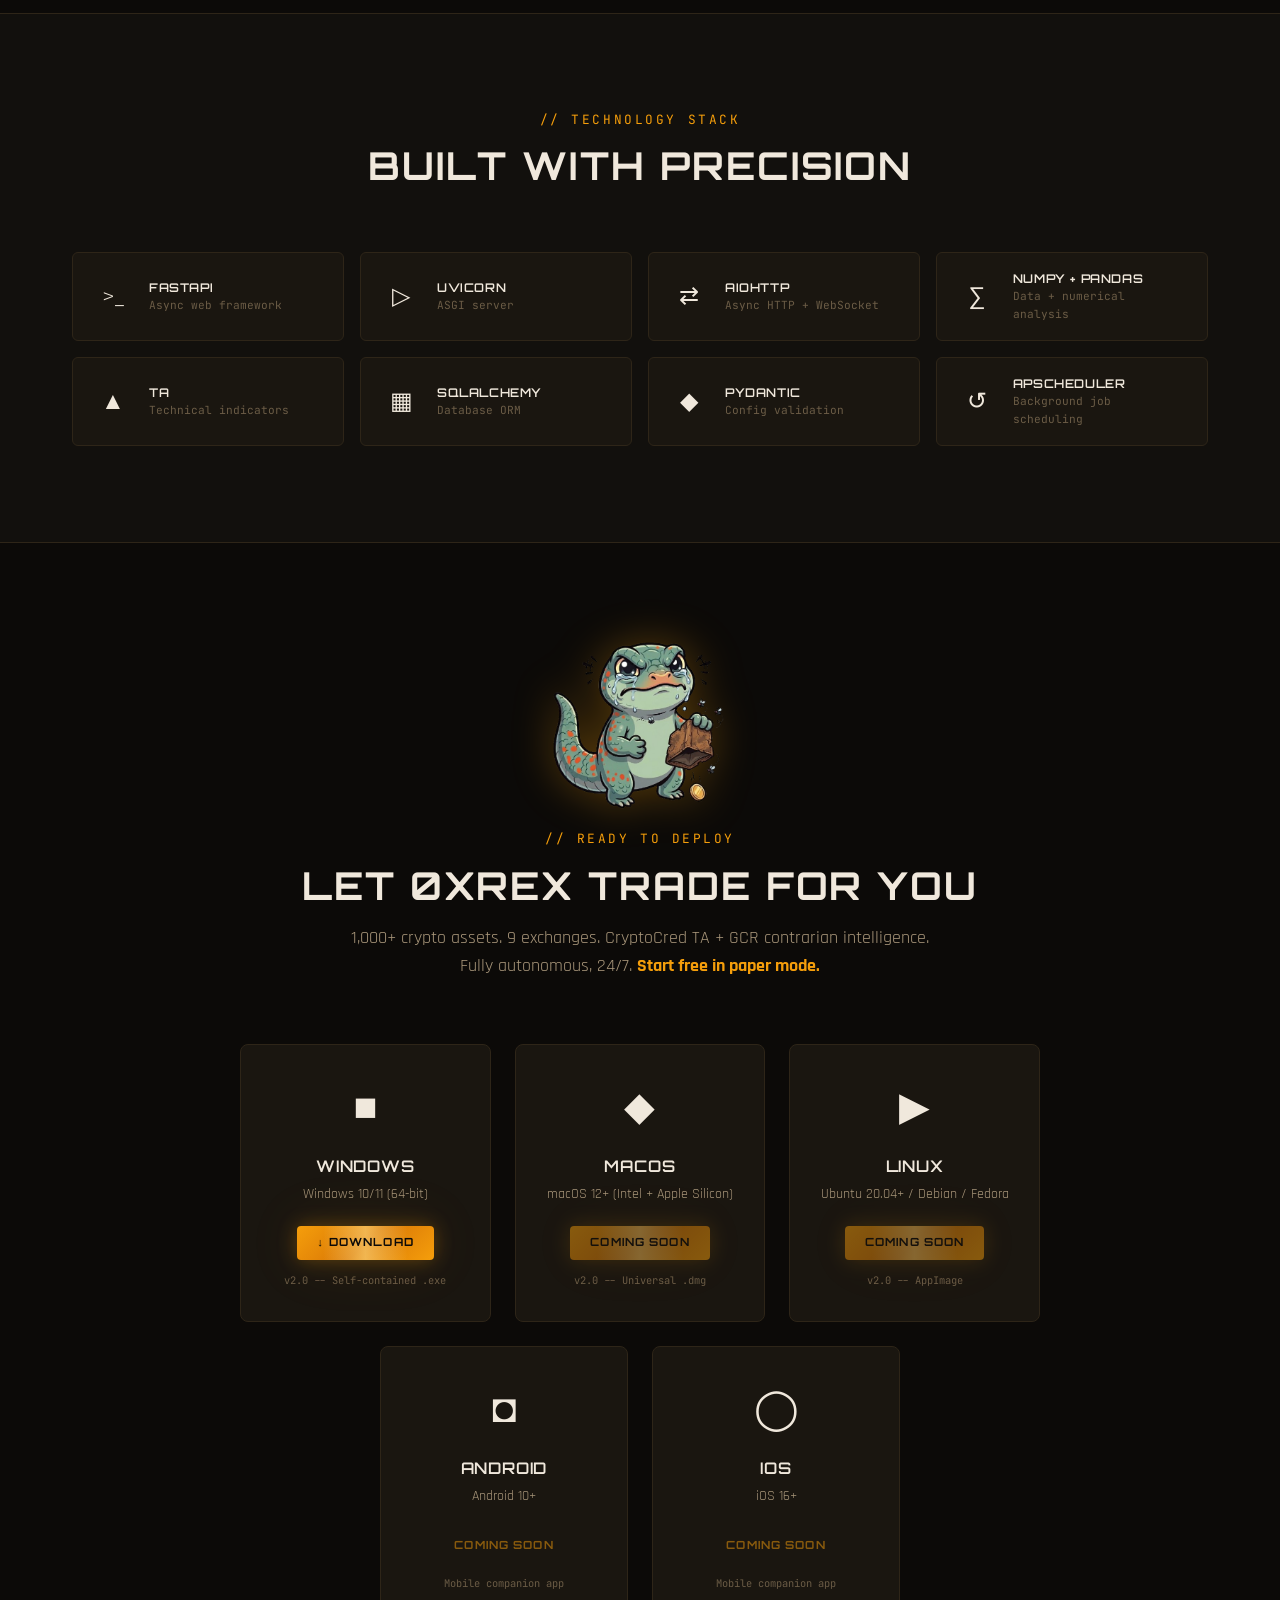
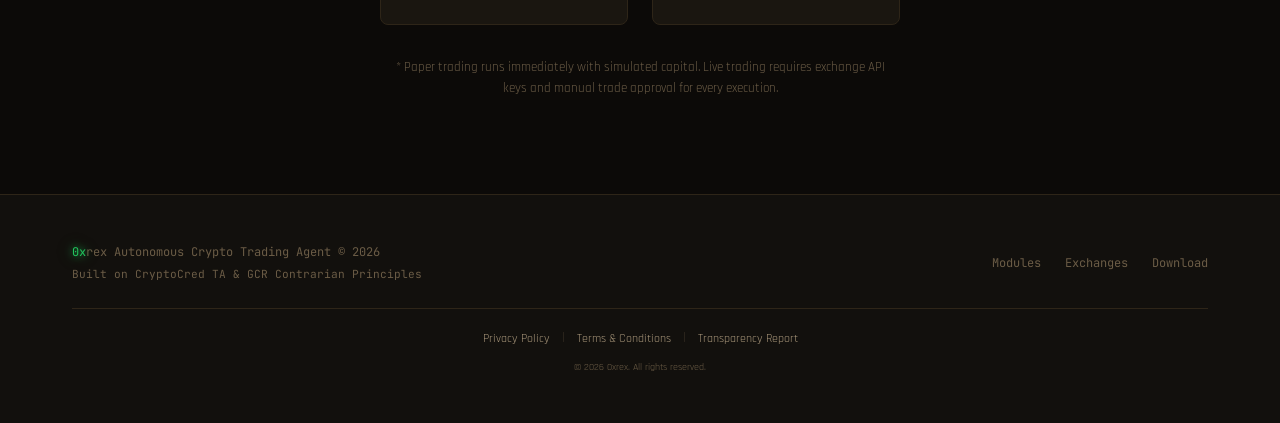
==== commit 4109b244: "Point download buttons to GitHub releases Windows download links to latest GitHub release zip. macOS" ====
--- a/index.html
+++ b/index.html
@@ -591,21 +591,21 @@
           <div class="download-icon">&#9632;</div>
           <h3>Windows</h3>
           <p>Windows 10/11 (64-bit)</p>
-          <a href="#" class="btn btn-download btn-sm">&#8595; Download</a>
+          <a href="https://github.com/defthrets/crypto-trading-system/releases/latest/download/0xrex-v2.0-windows.zip" class="btn btn-download btn-sm">&#8595; Download</a>
           <span class="download-meta">v2.0 -- Self-contained .exe</span>
         </div>
         <div class="download-card">
           <div class="download-icon">&#9670;</div>
           <h3>macOS</h3>
           <p>macOS 12+ (Intel + Apple Silicon)</p>
-          <a href="#" class="btn btn-download btn-sm">&#8595; Download</a>
+          <a href="https://github.com/defthrets/crypto-trading-system/releases/latest" class="btn btn-download btn-sm" style="opacity:0.5;">Coming Soon</a>
           <span class="download-meta">v2.0 -- Universal .dmg</span>
         </div>
         <div class="download-card">
           <div class="download-icon">&#9654;</div>
           <h3>Linux</h3>
           <p>Ubuntu 20.04+ / Debian / Fedora</p>
-          <a href="#" class="btn btn-download btn-sm">&#8595; Download</a>
+          <a href="https://github.com/defthrets/crypto-trading-system/releases/latest" class="btn btn-download btn-sm" style="opacity:0.5;">Coming Soon</a>
           <span class="download-meta">v2.0 -- AppImage</span>
         </div>
       </div>
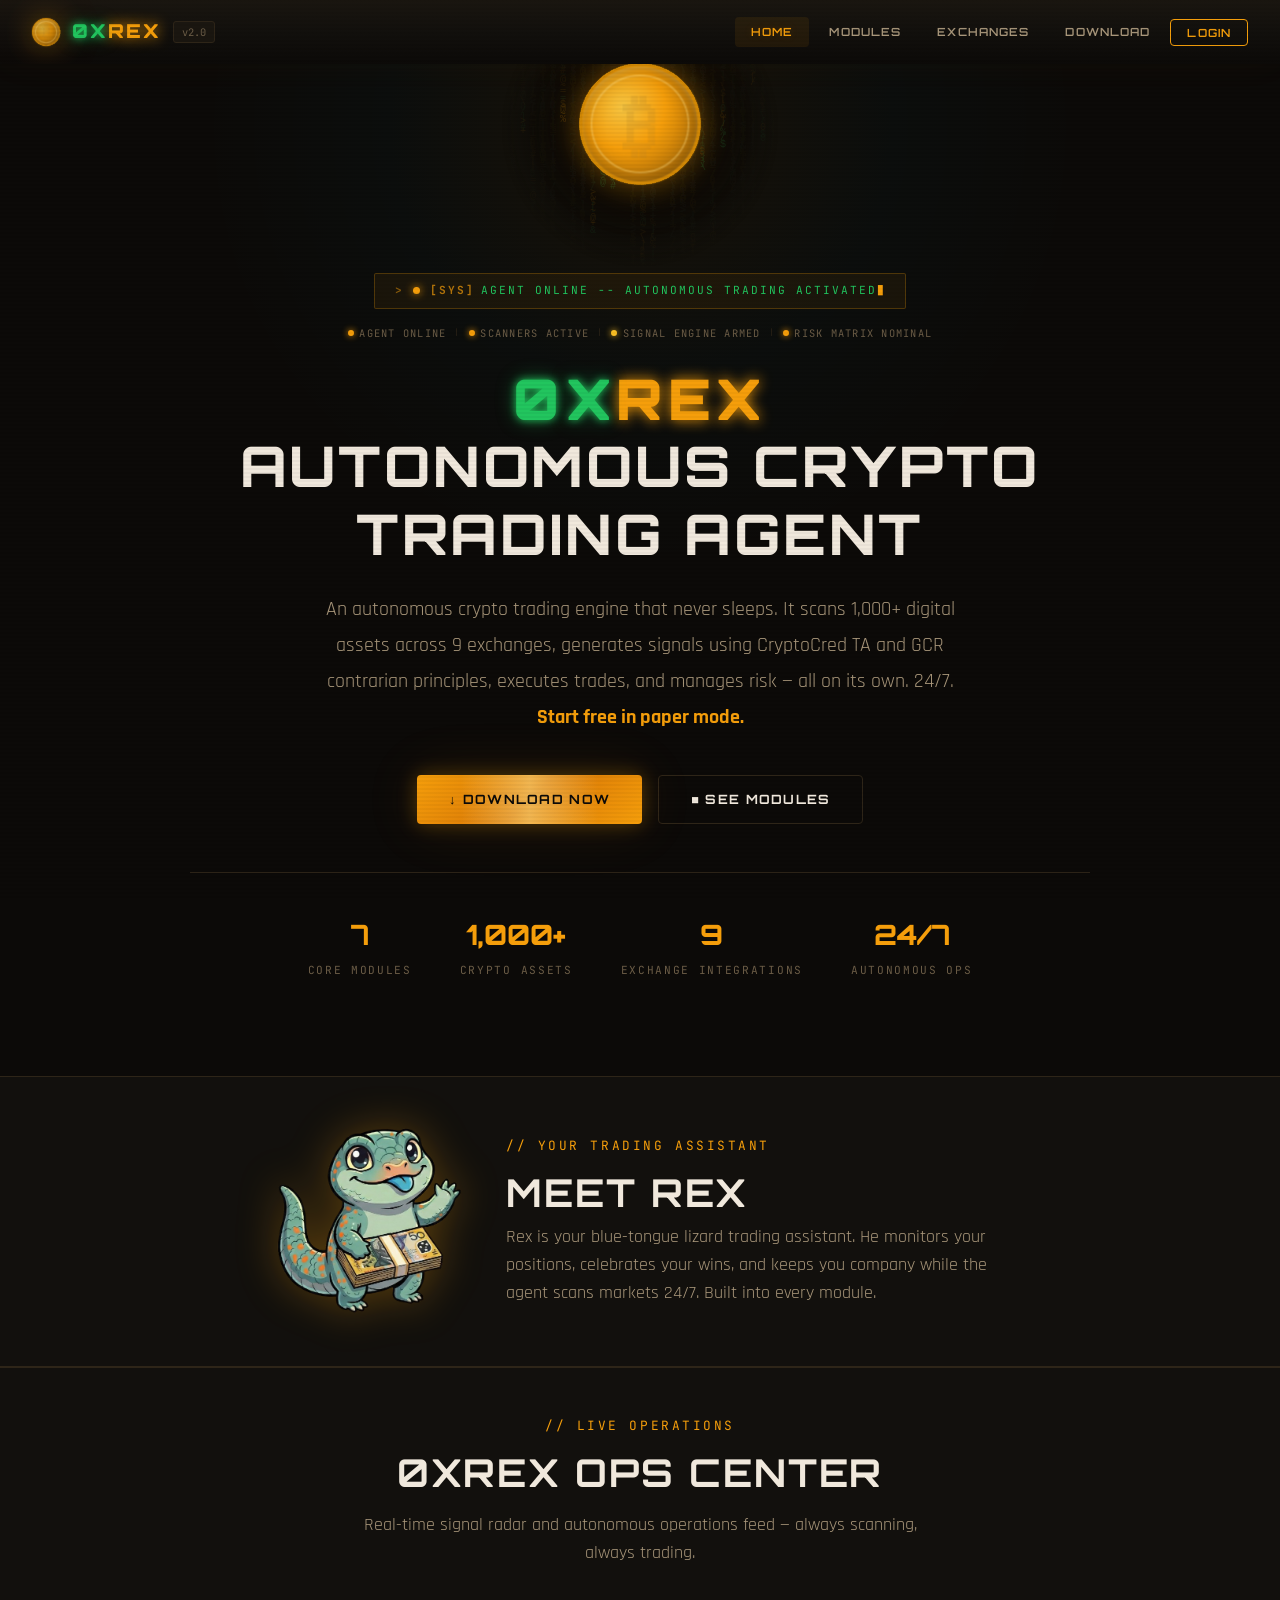
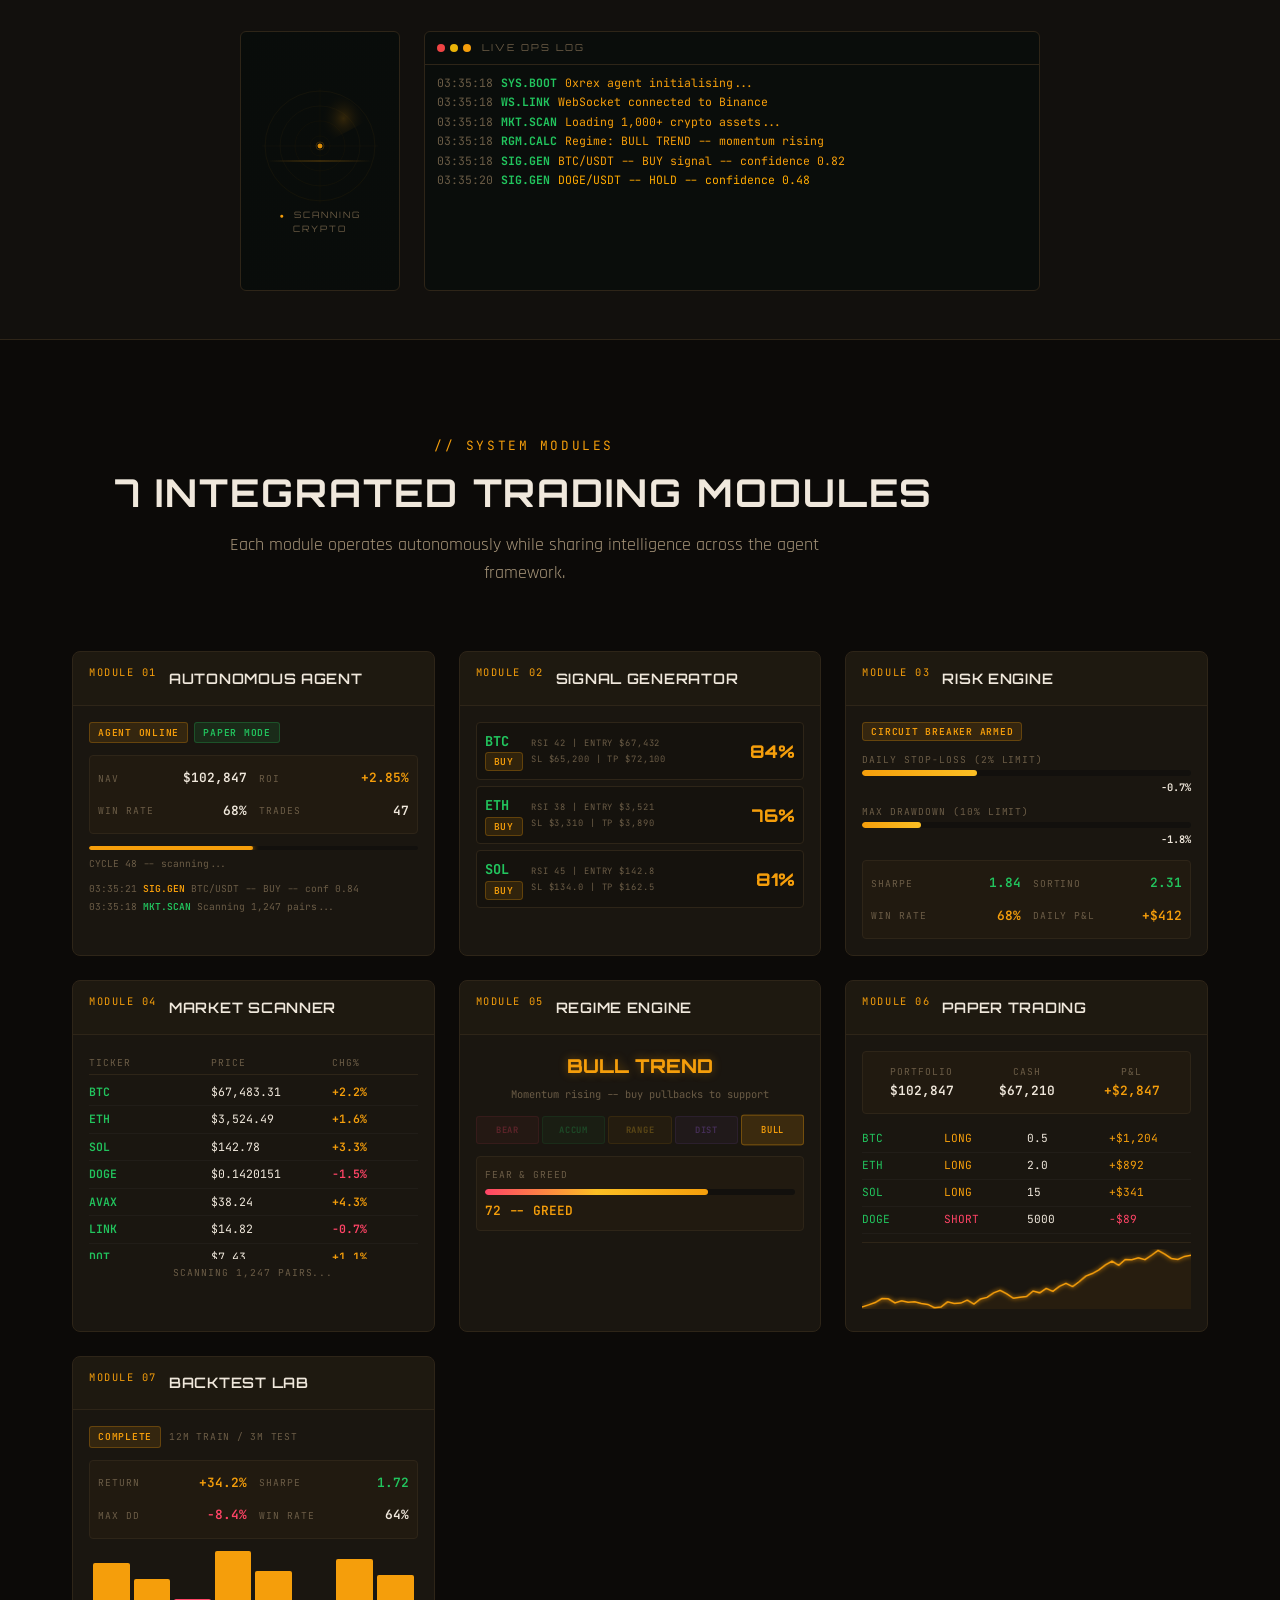
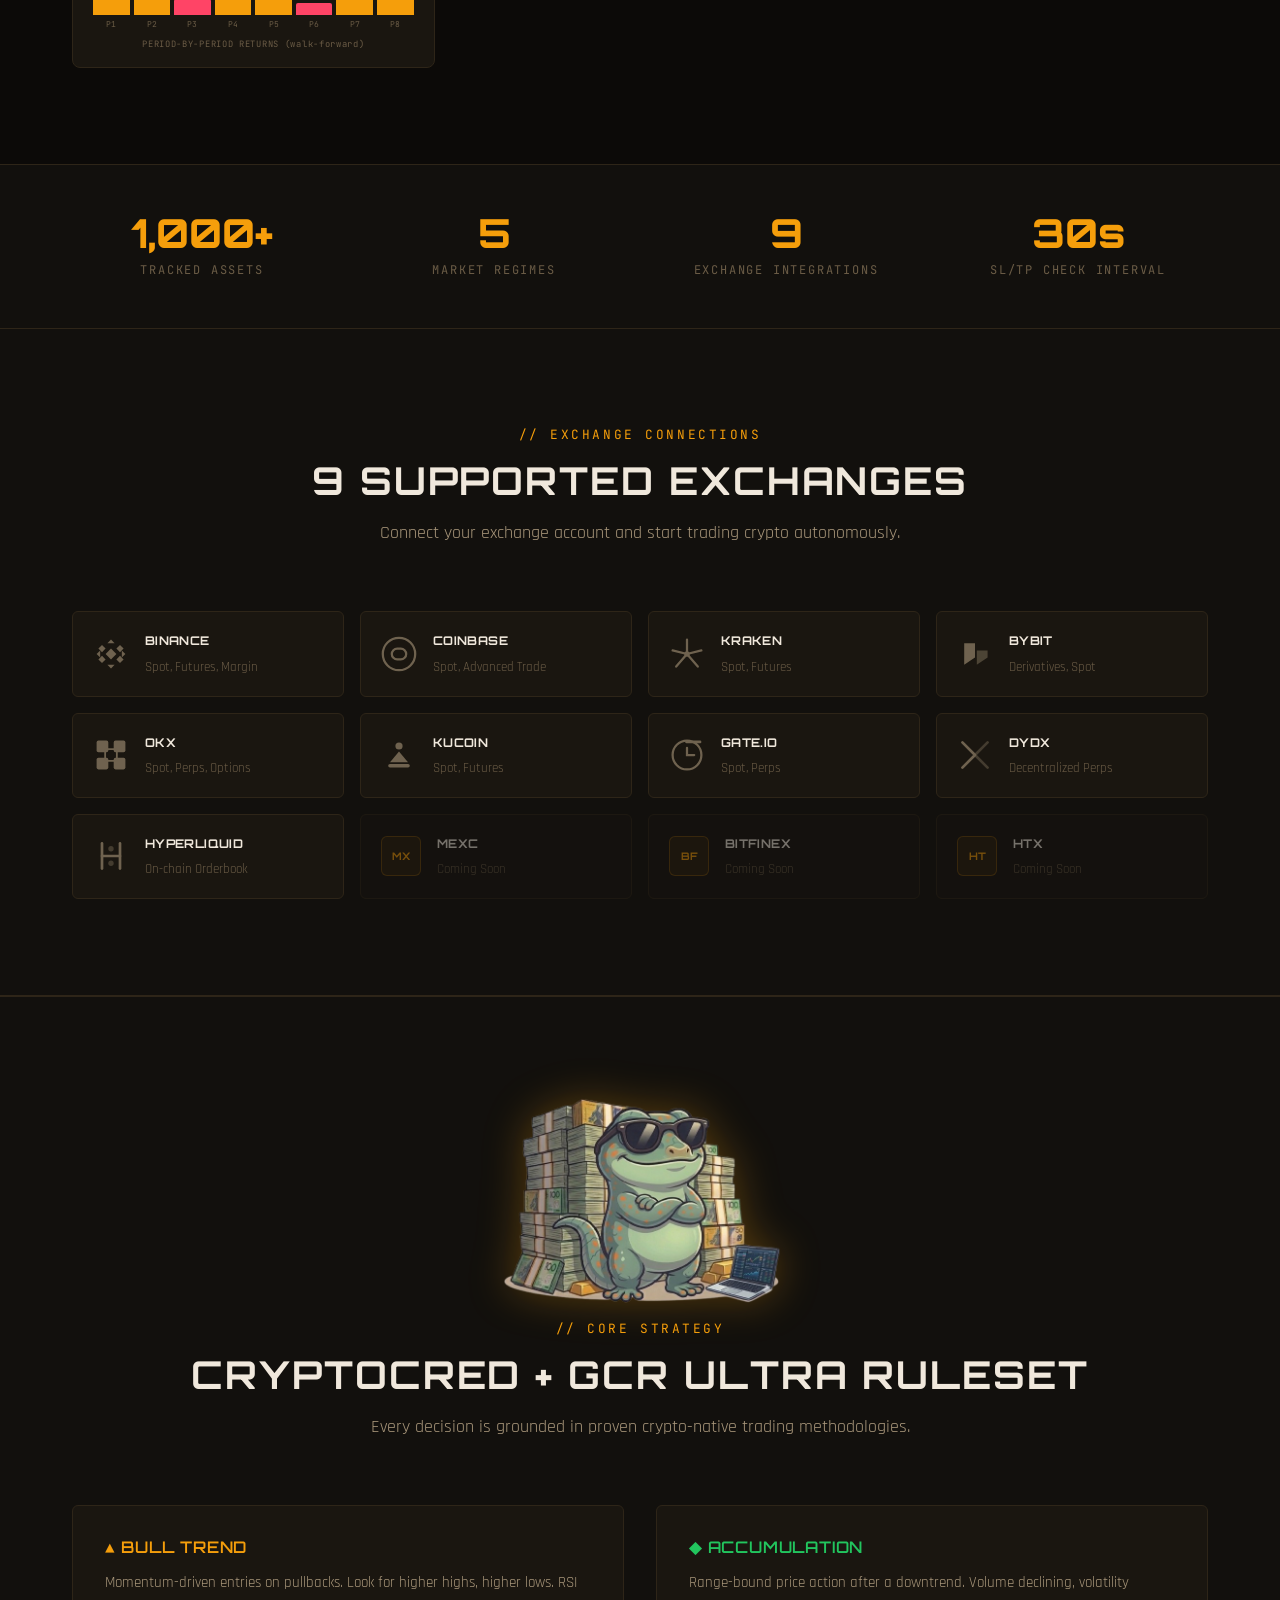
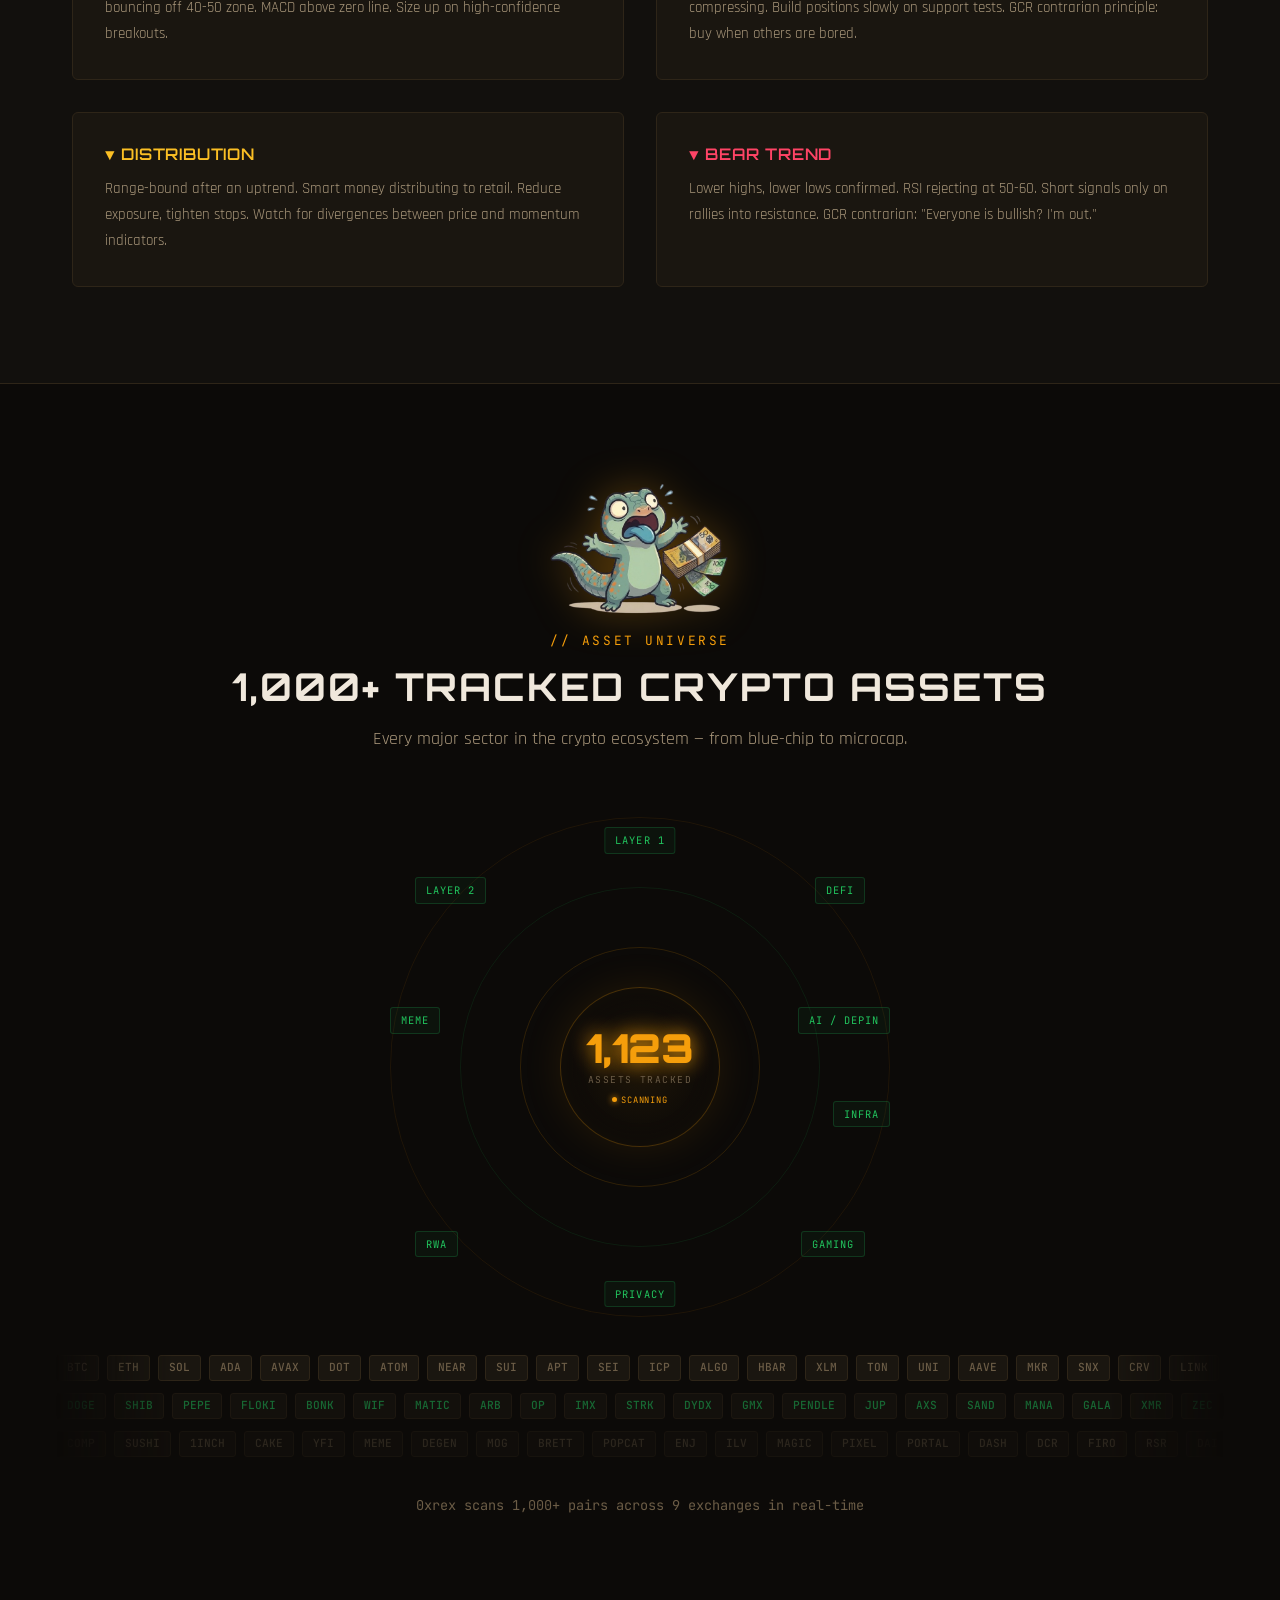
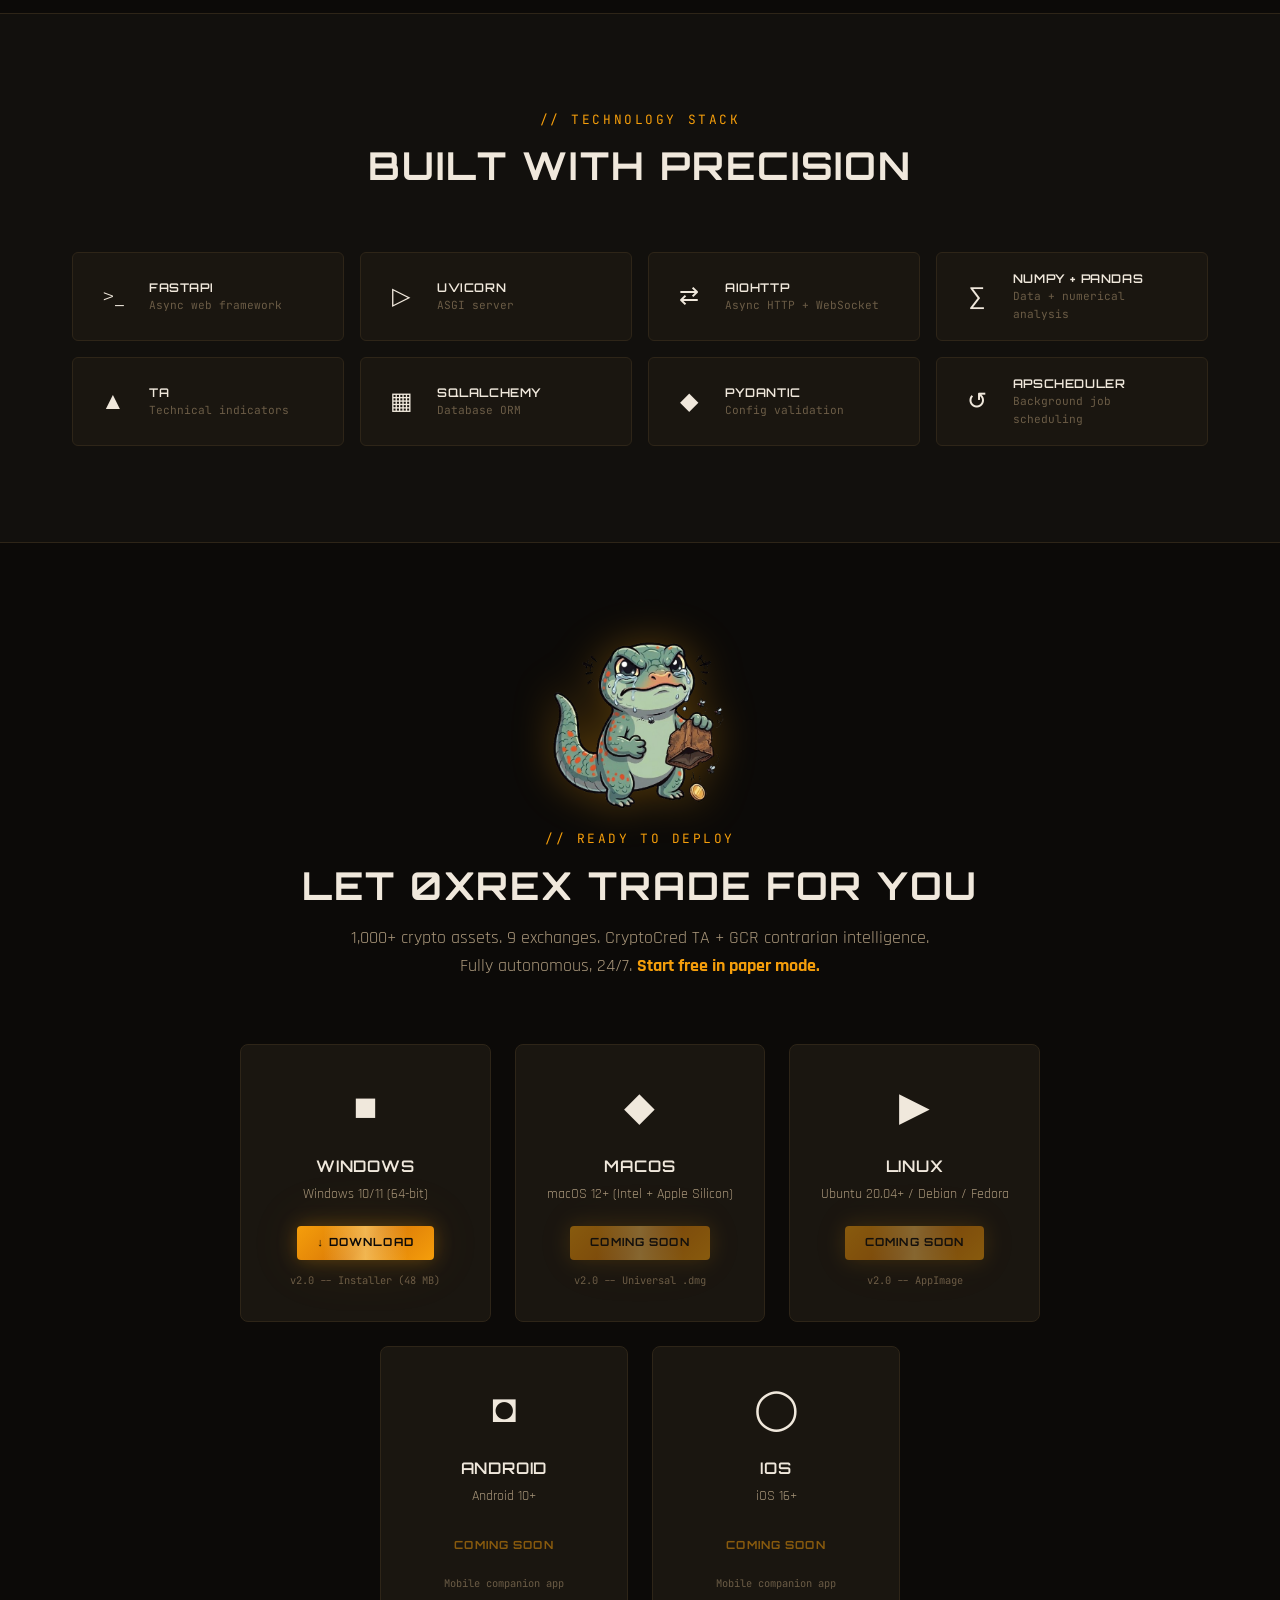
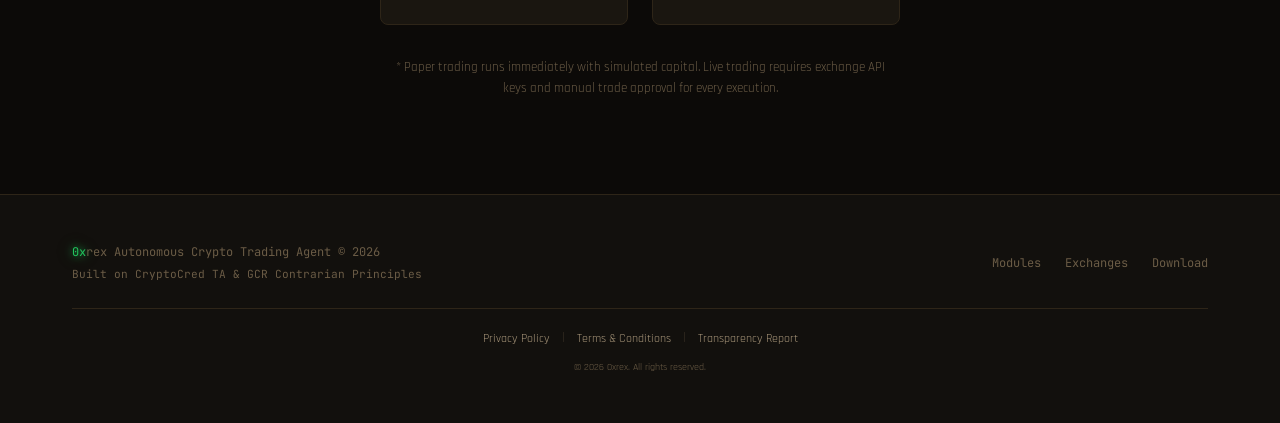
==== commit 5fdac67e: "Download button links to installer exe instead of zip Single-click installer with desktop shortcut, " ====
--- a/index.html
+++ b/index.html
@@ -591,8 +591,8 @@
           <div class="download-icon">&#9632;</div>
           <h3>Windows</h3>
           <p>Windows 10/11 (64-bit)</p>
-          <a href="https://github.com/defthrets/crypto-trading-system/releases/latest/download/0xrex-v2.0-windows.zip" class="btn btn-download btn-sm">&#8595; Download</a>
-          <span class="download-meta">v2.0 -- Self-contained .exe</span>
+          <a href="https://github.com/defthrets/crypto-trading-system/releases/latest/download/0xrex-v2.0-setup.exe" class="btn btn-download btn-sm">&#8595; Download</a>
+          <span class="download-meta">v2.0 -- Installer (48 MB)</span>
         </div>
         <div class="download-card">
           <div class="download-icon">&#9670;</div>
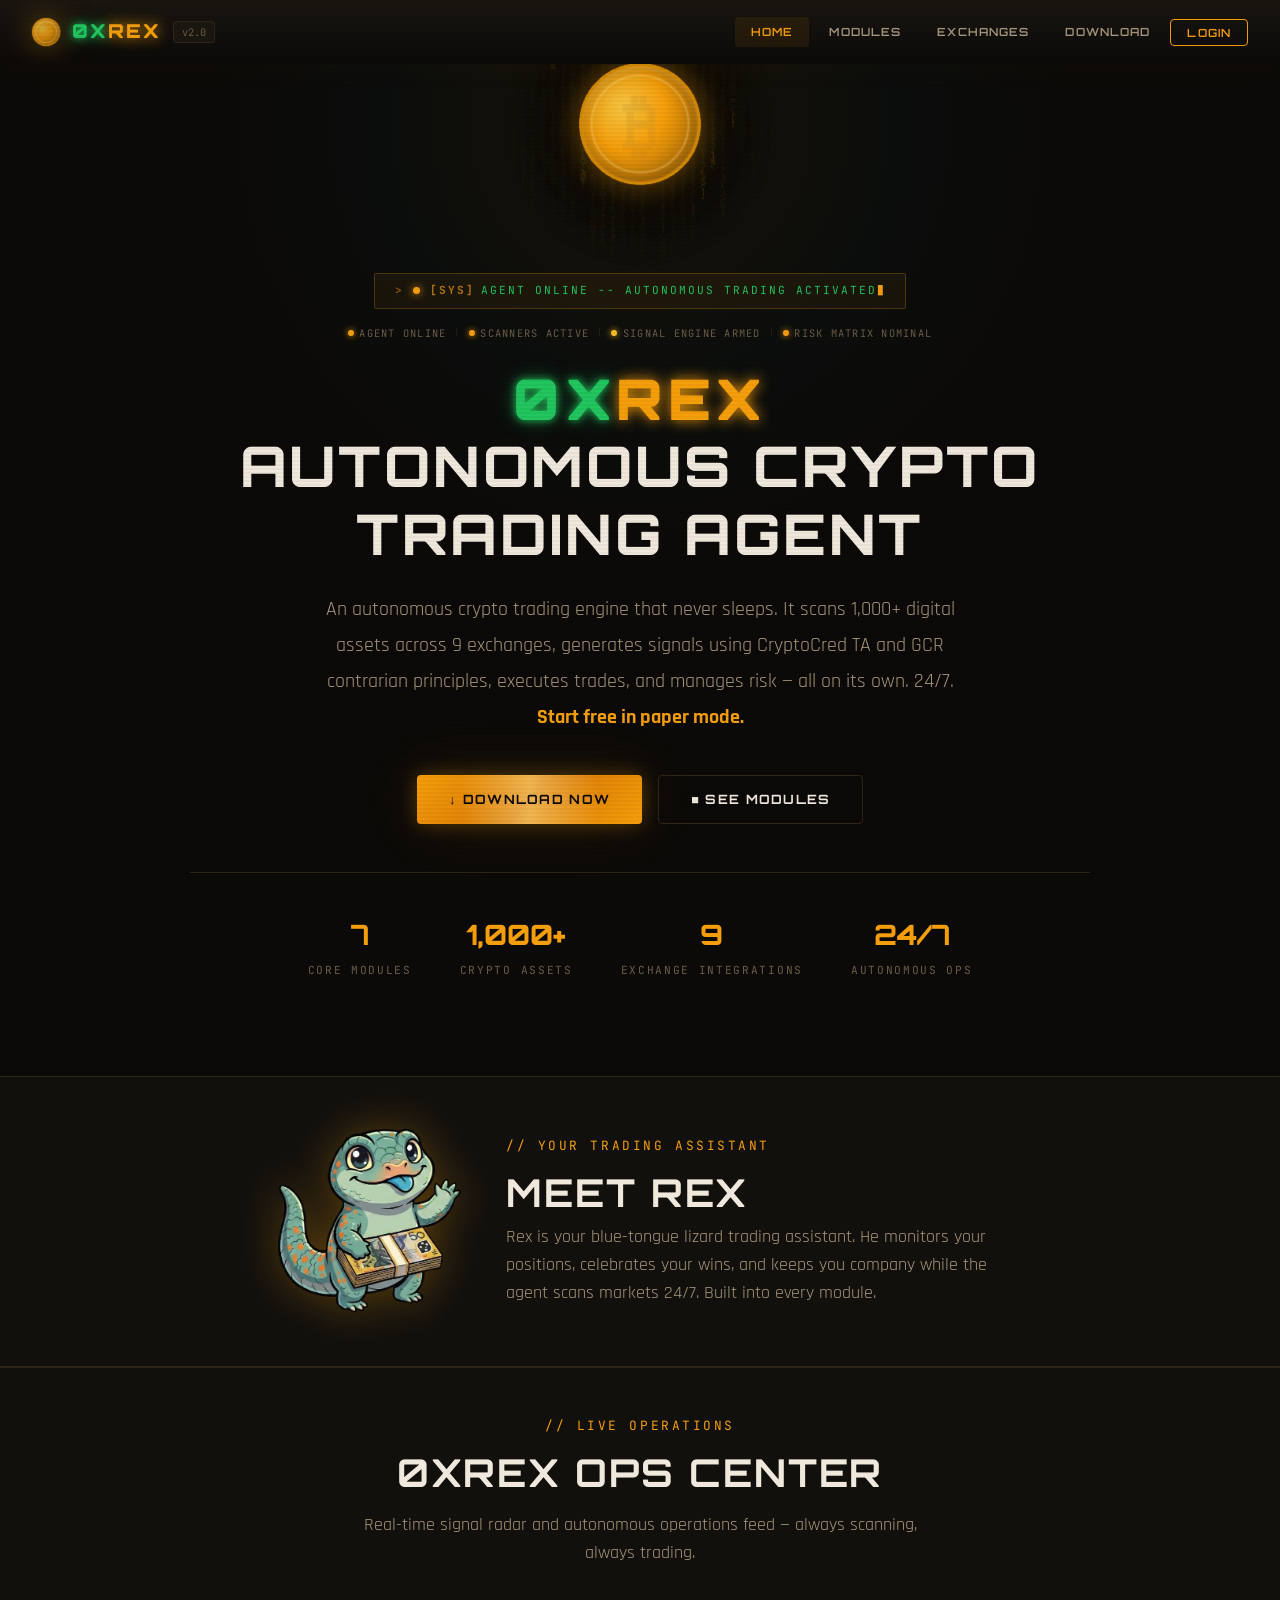
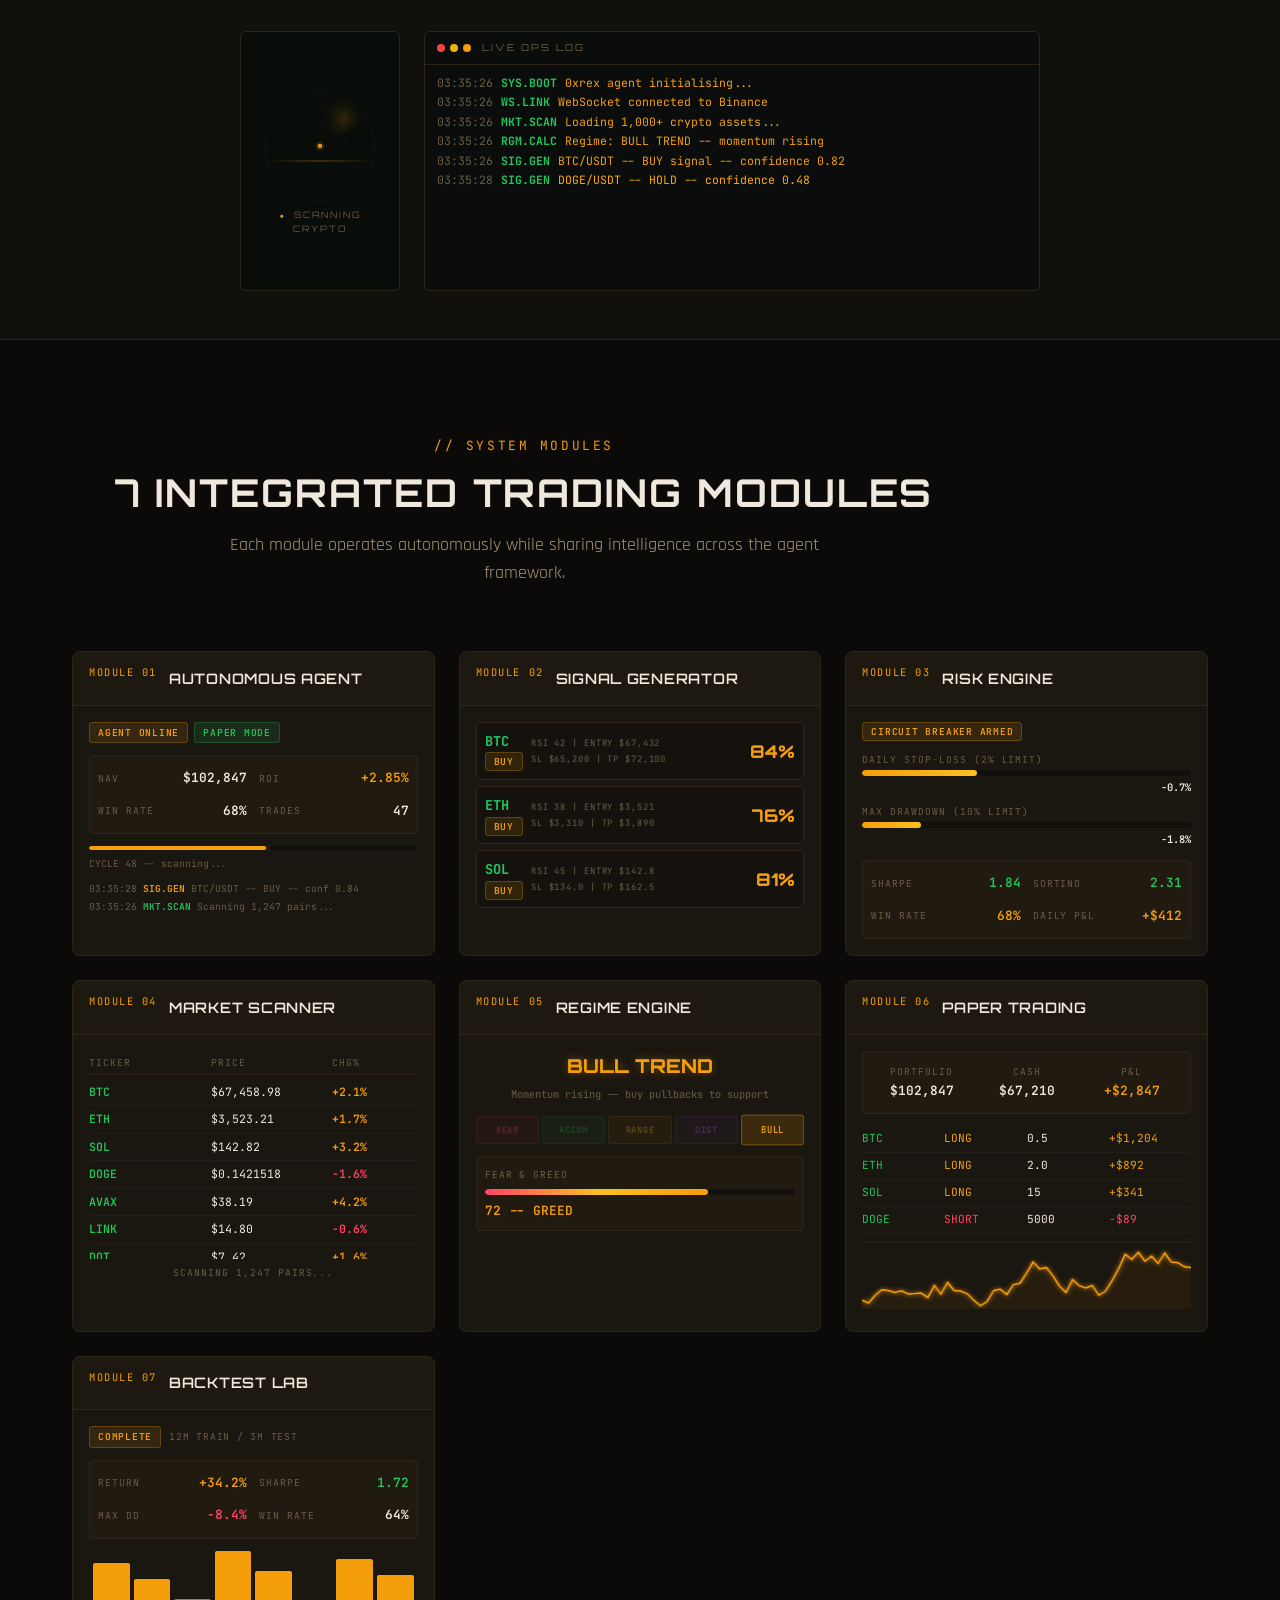
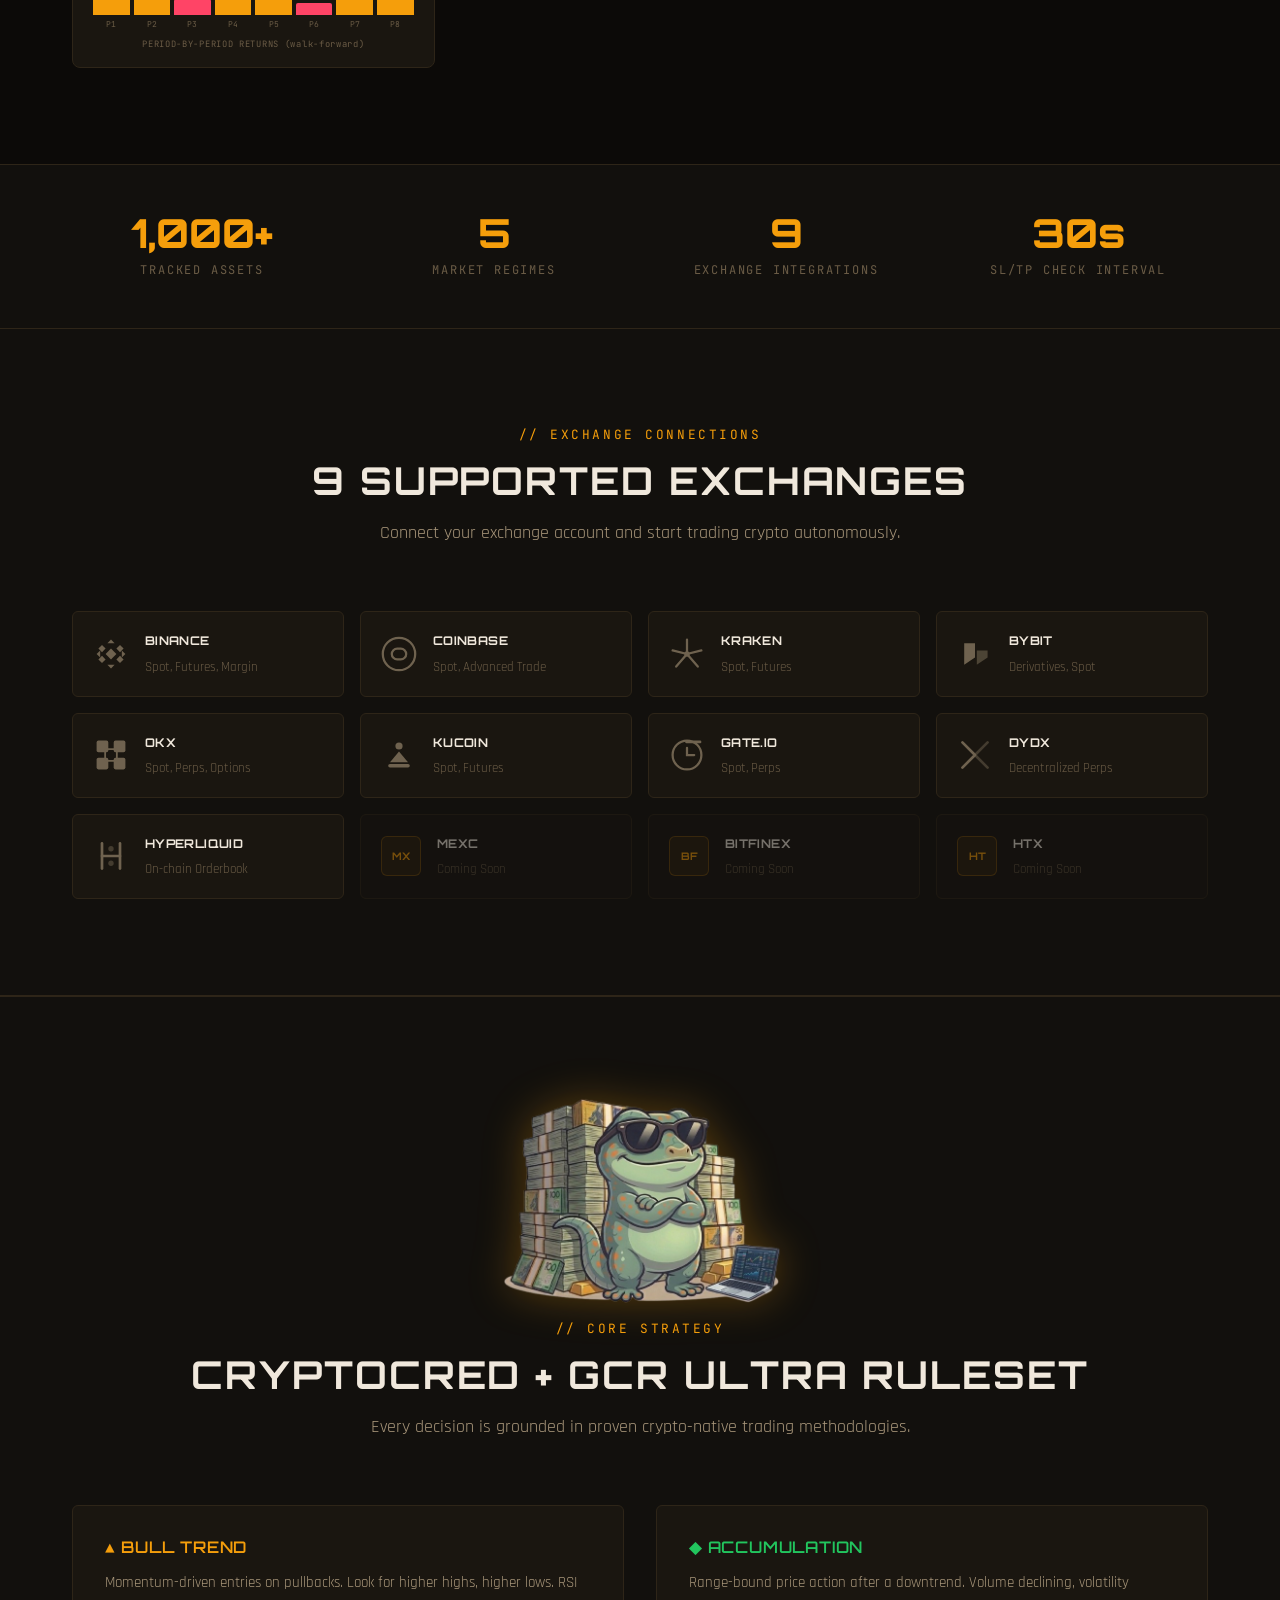
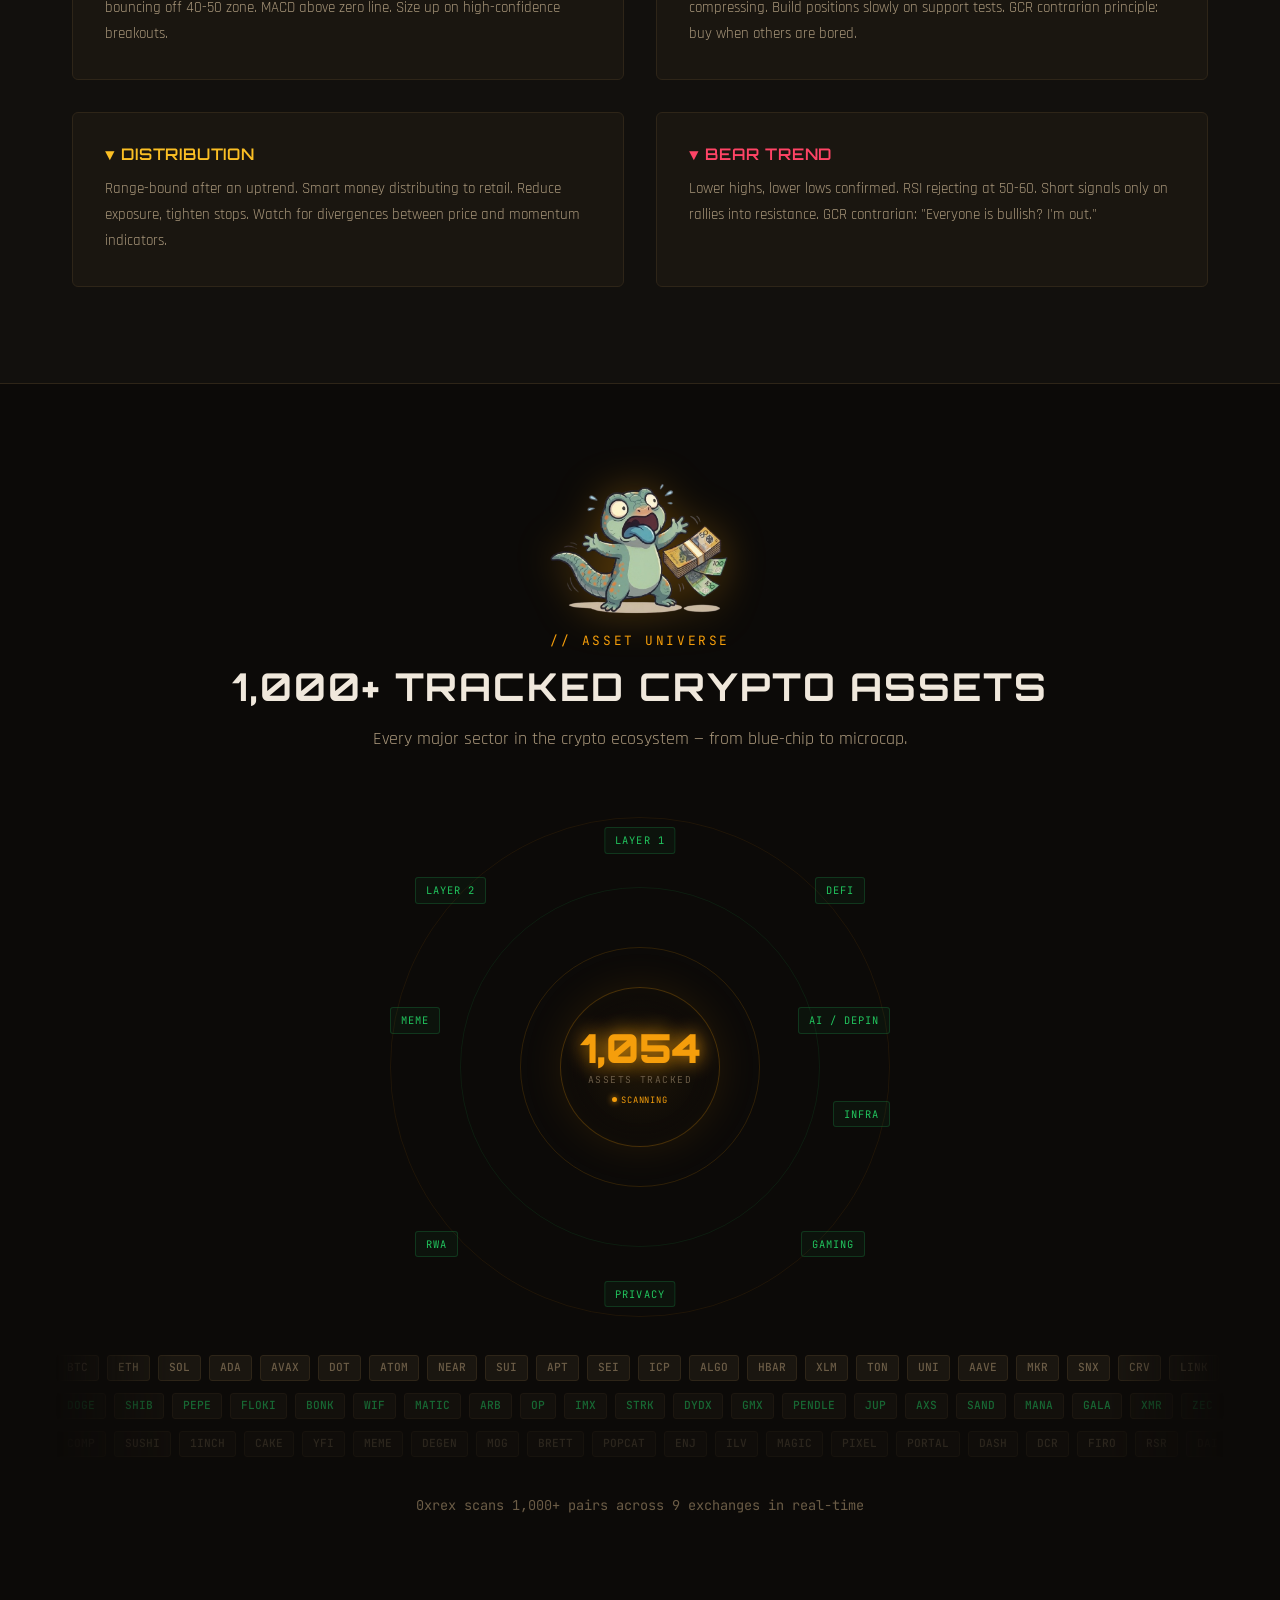
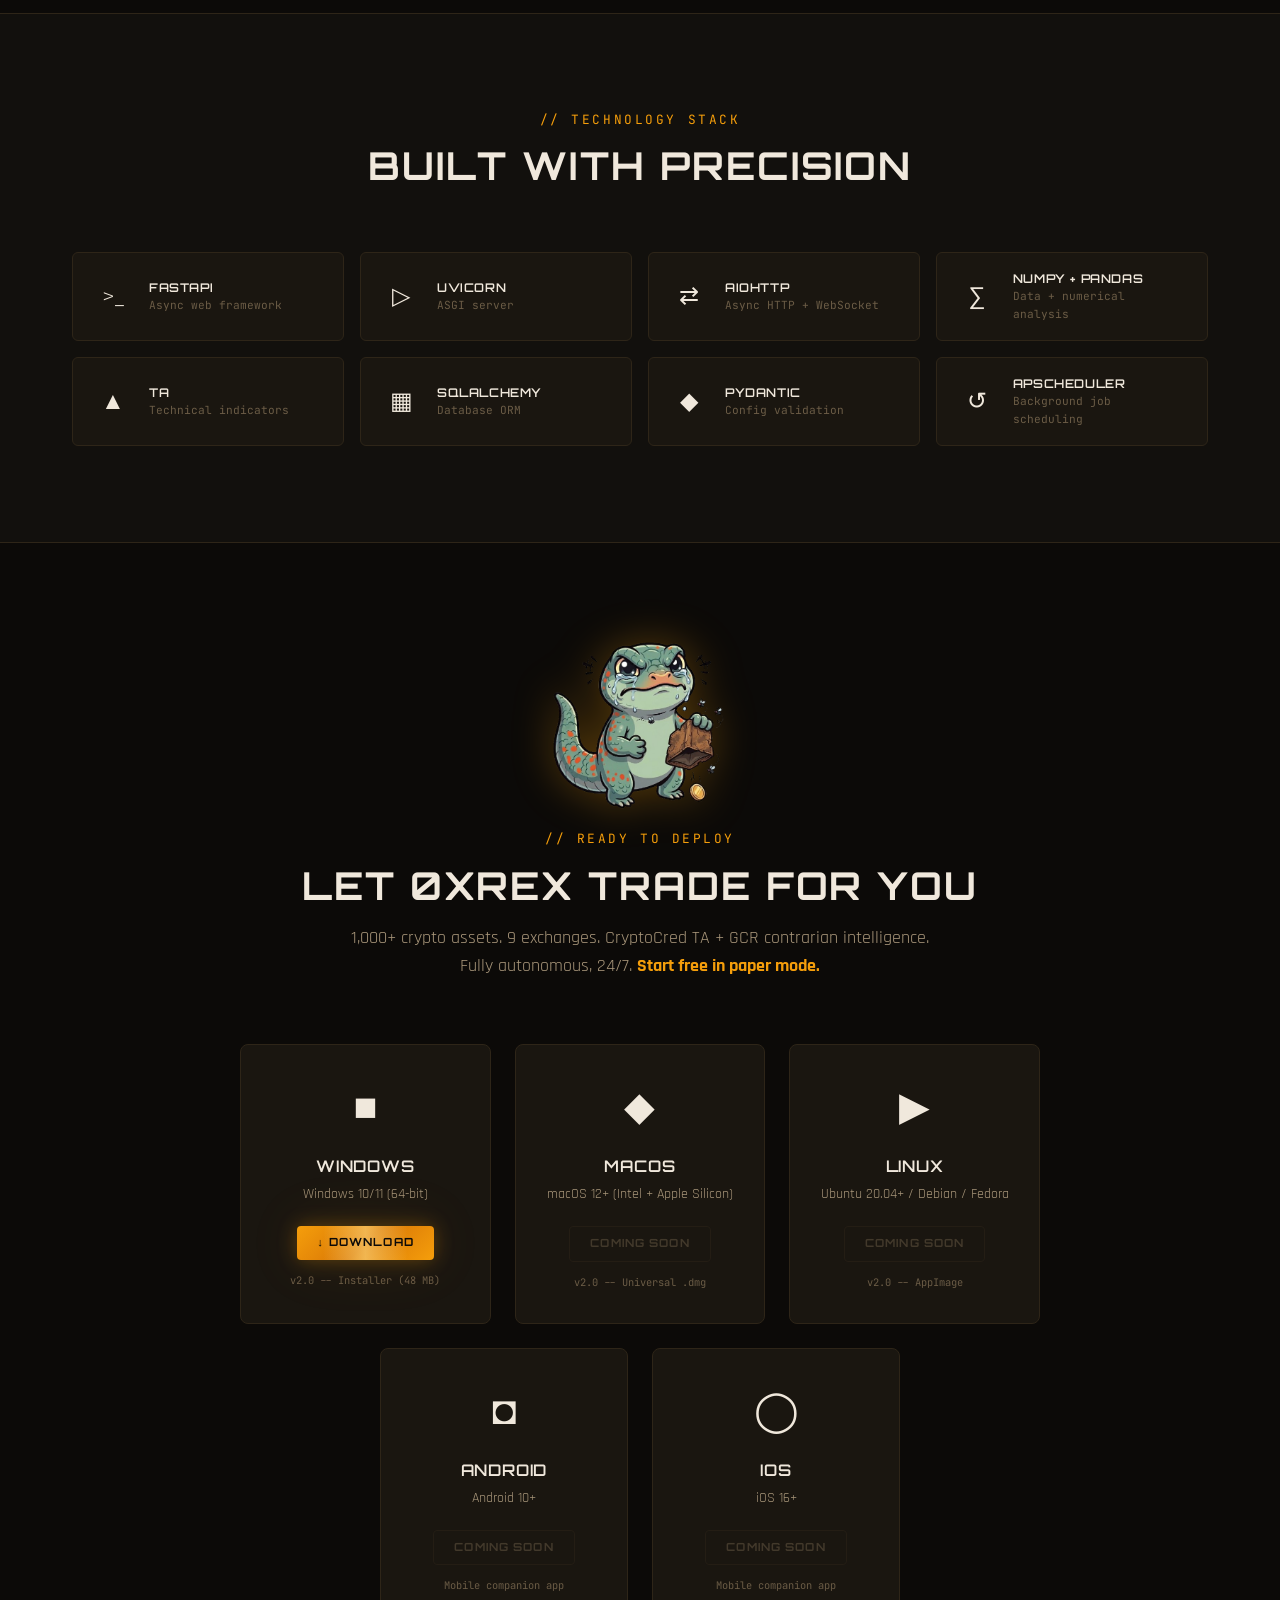
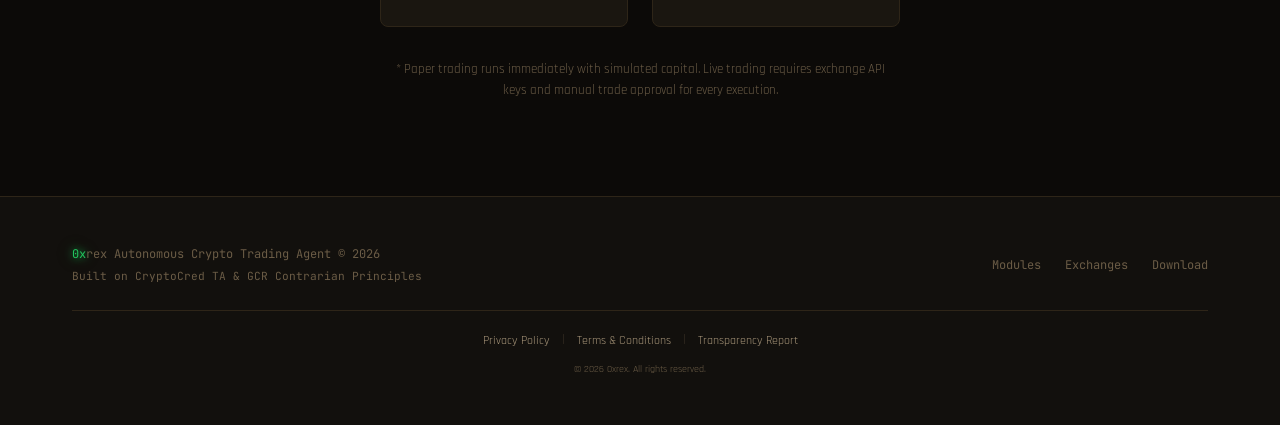
==== commit a43c5b8e: "Full website audit fixes - CRITICAL: Add global .hidden CSS rule (purchase modal steps were all visi" ====
--- a/index.html
+++ b/index.html
@@ -3,6 +3,8 @@
 <head>
   <meta charset="UTF-8">
   <meta name="viewport" content="width=device-width, initial-scale=1.0">
+  <meta http-equiv="Content-Security-Policy" content="upgrade-insecure-requests">
+  <meta name="referrer" content="strict-origin-when-cross-origin">
   <title>0xrex — Autonomous Crypto Trading Agent</title>
   <meta name="description" content="Autonomous crypto trading agent using CryptoCred TA and GCR contrarian principles. Start free in paper mode. 1,000+ assets, 9 exchanges, 24/7 autonomous operation.">
   <link rel="stylesheet" href="css/style.css">
@@ -598,14 +600,14 @@
           <div class="download-icon">&#9670;</div>
           <h3>macOS</h3>
           <p>macOS 12+ (Intel + Apple Silicon)</p>
-          <a href="https://github.com/defthrets/crypto-trading-system/releases/latest" class="btn btn-download btn-sm" style="opacity:0.5;">Coming Soon</a>
+          <a href="#" class="btn btn-outline btn-sm" style="opacity:0.5;pointer-events:none;">Coming Soon</a>
           <span class="download-meta">v2.0 -- Universal .dmg</span>
         </div>
         <div class="download-card">
           <div class="download-icon">&#9654;</div>
           <h3>Linux</h3>
           <p>Ubuntu 20.04+ / Debian / Fedora</p>
-          <a href="https://github.com/defthrets/crypto-trading-system/releases/latest" class="btn btn-download btn-sm" style="opacity:0.5;">Coming Soon</a>
+          <a href="#" class="btn btn-outline btn-sm" style="opacity:0.5;pointer-events:none;">Coming Soon</a>
           <span class="download-meta">v2.0 -- AppImage</span>
         </div>
       </div>
--- a/css/style.css
+++ b/css/style.css
@@ -6,6 +6,7 @@
 
 /* -- Reset & Base -- */
 *, *::before, *::after { box-sizing: border-box; margin: 0; padding: 0; }
+.hidden { display: none !important; }
 
 :root {
   --bg-primary: #0c0a08;
@@ -275,6 +276,9 @@
 
 .btn-sm { padding: 0.5rem 1.25rem; font-size: 0.7rem; }
 
+.btn-outline { background: transparent; color: var(--text-muted); border-color: var(--border); }
+.btn-outline:hover { border-color: var(--text-muted); color: var(--text-secondary); }
+
 /* -- Download Button (fancy animated) -- */
 .btn-download {
   background: linear-gradient(135deg, #f59e0b 0%, #d97706 50%, #f59e0b 100%);
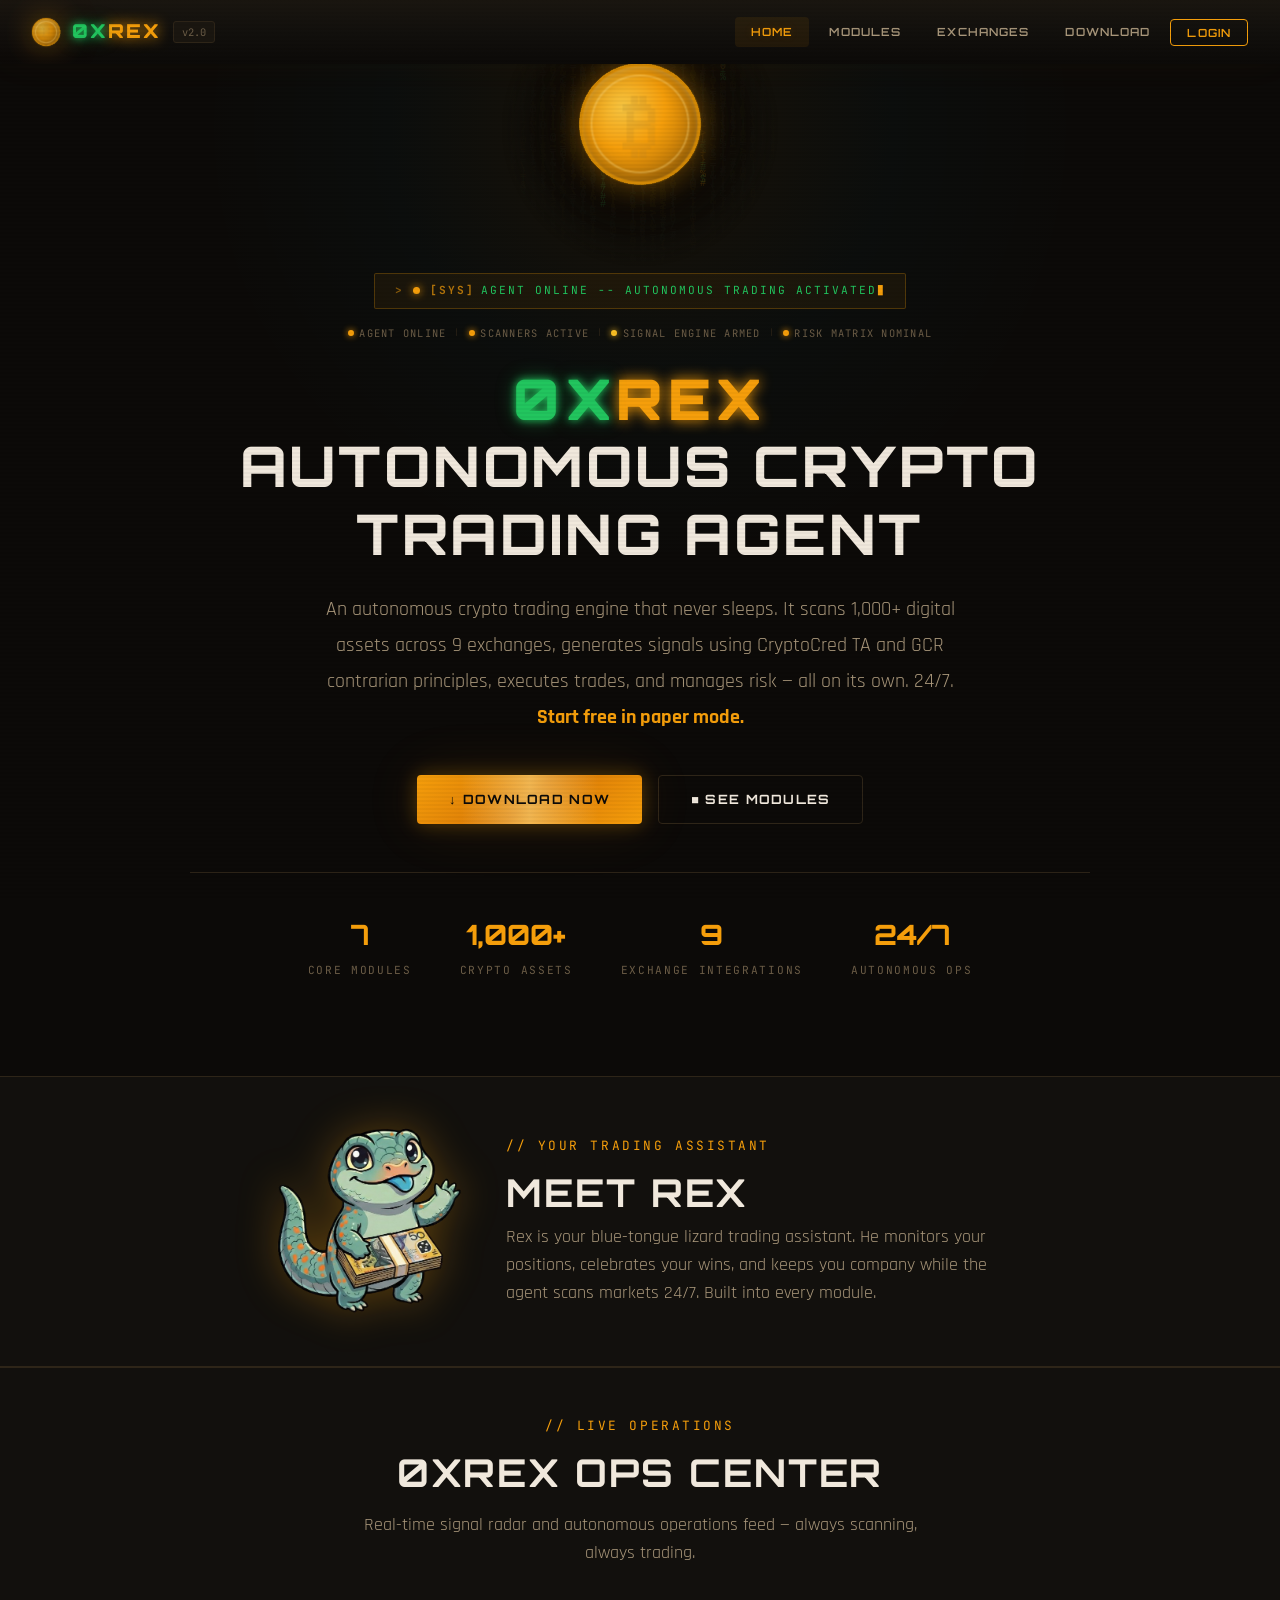
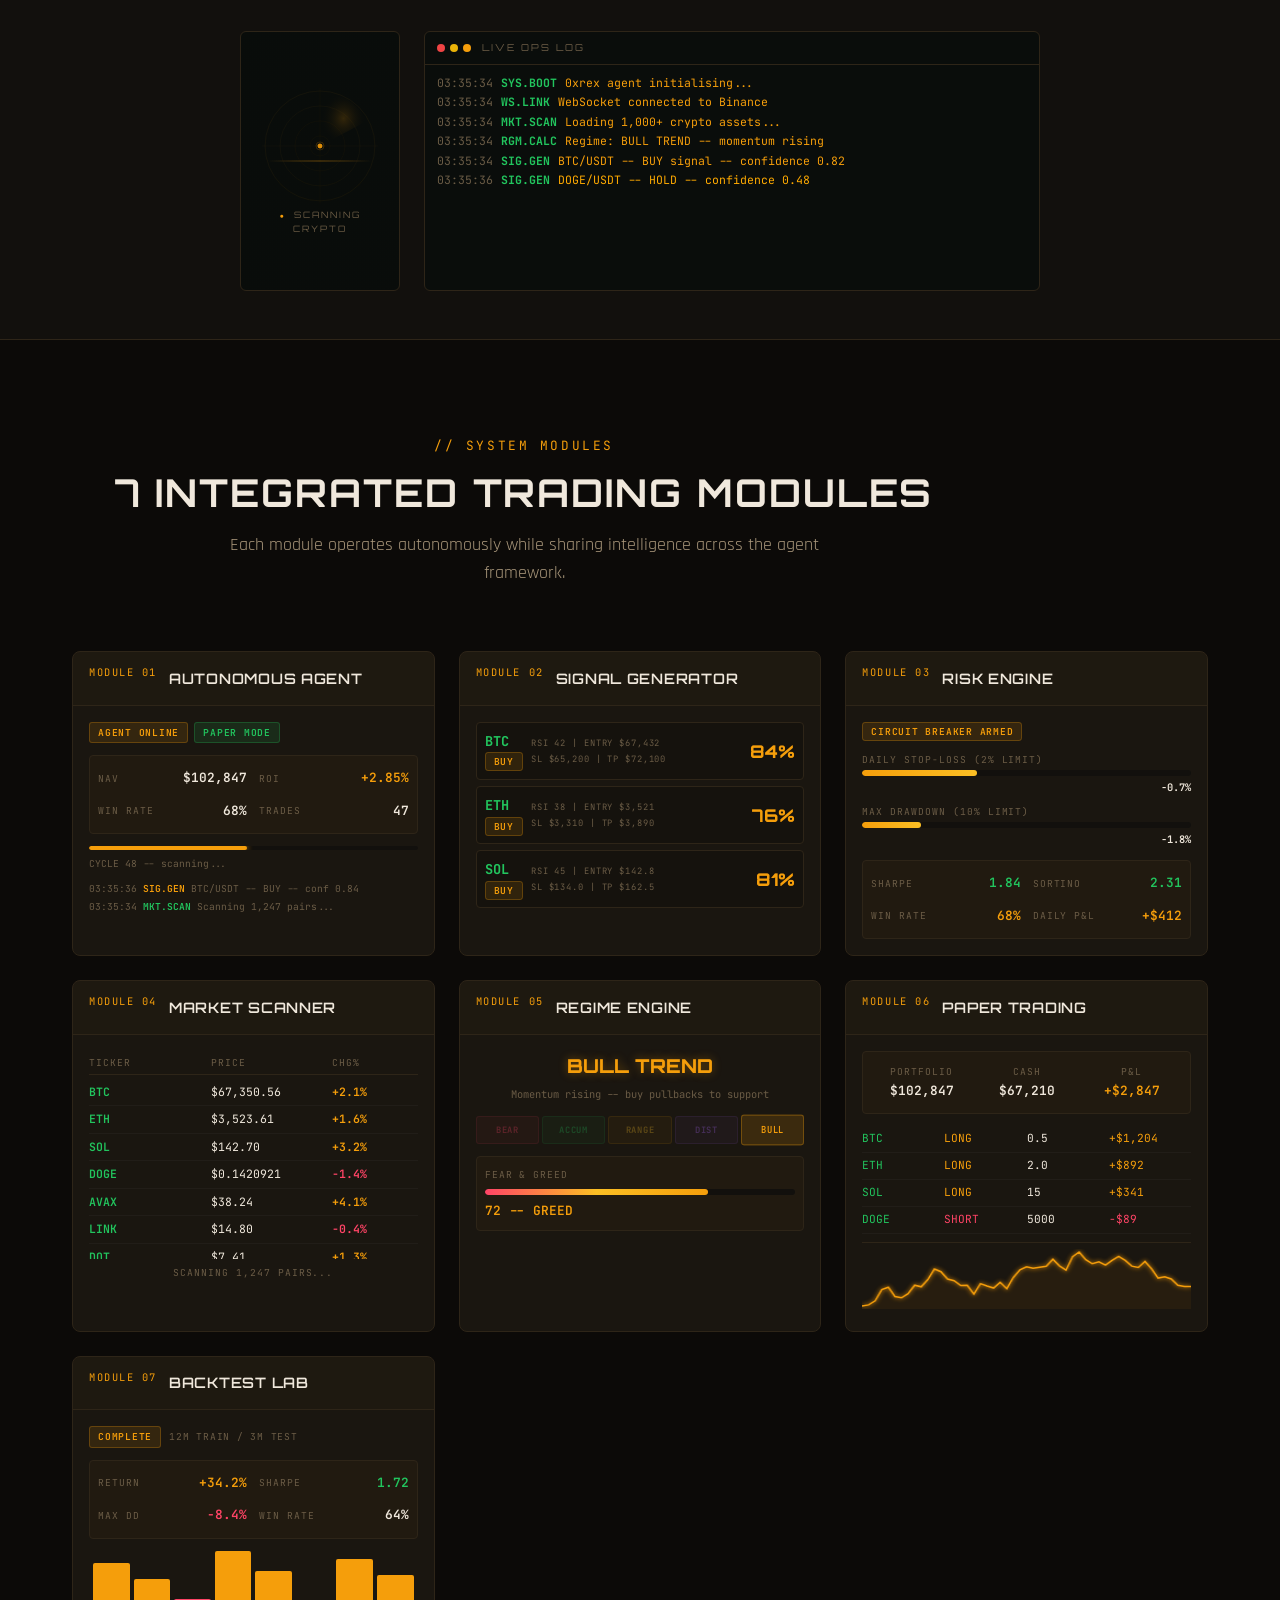
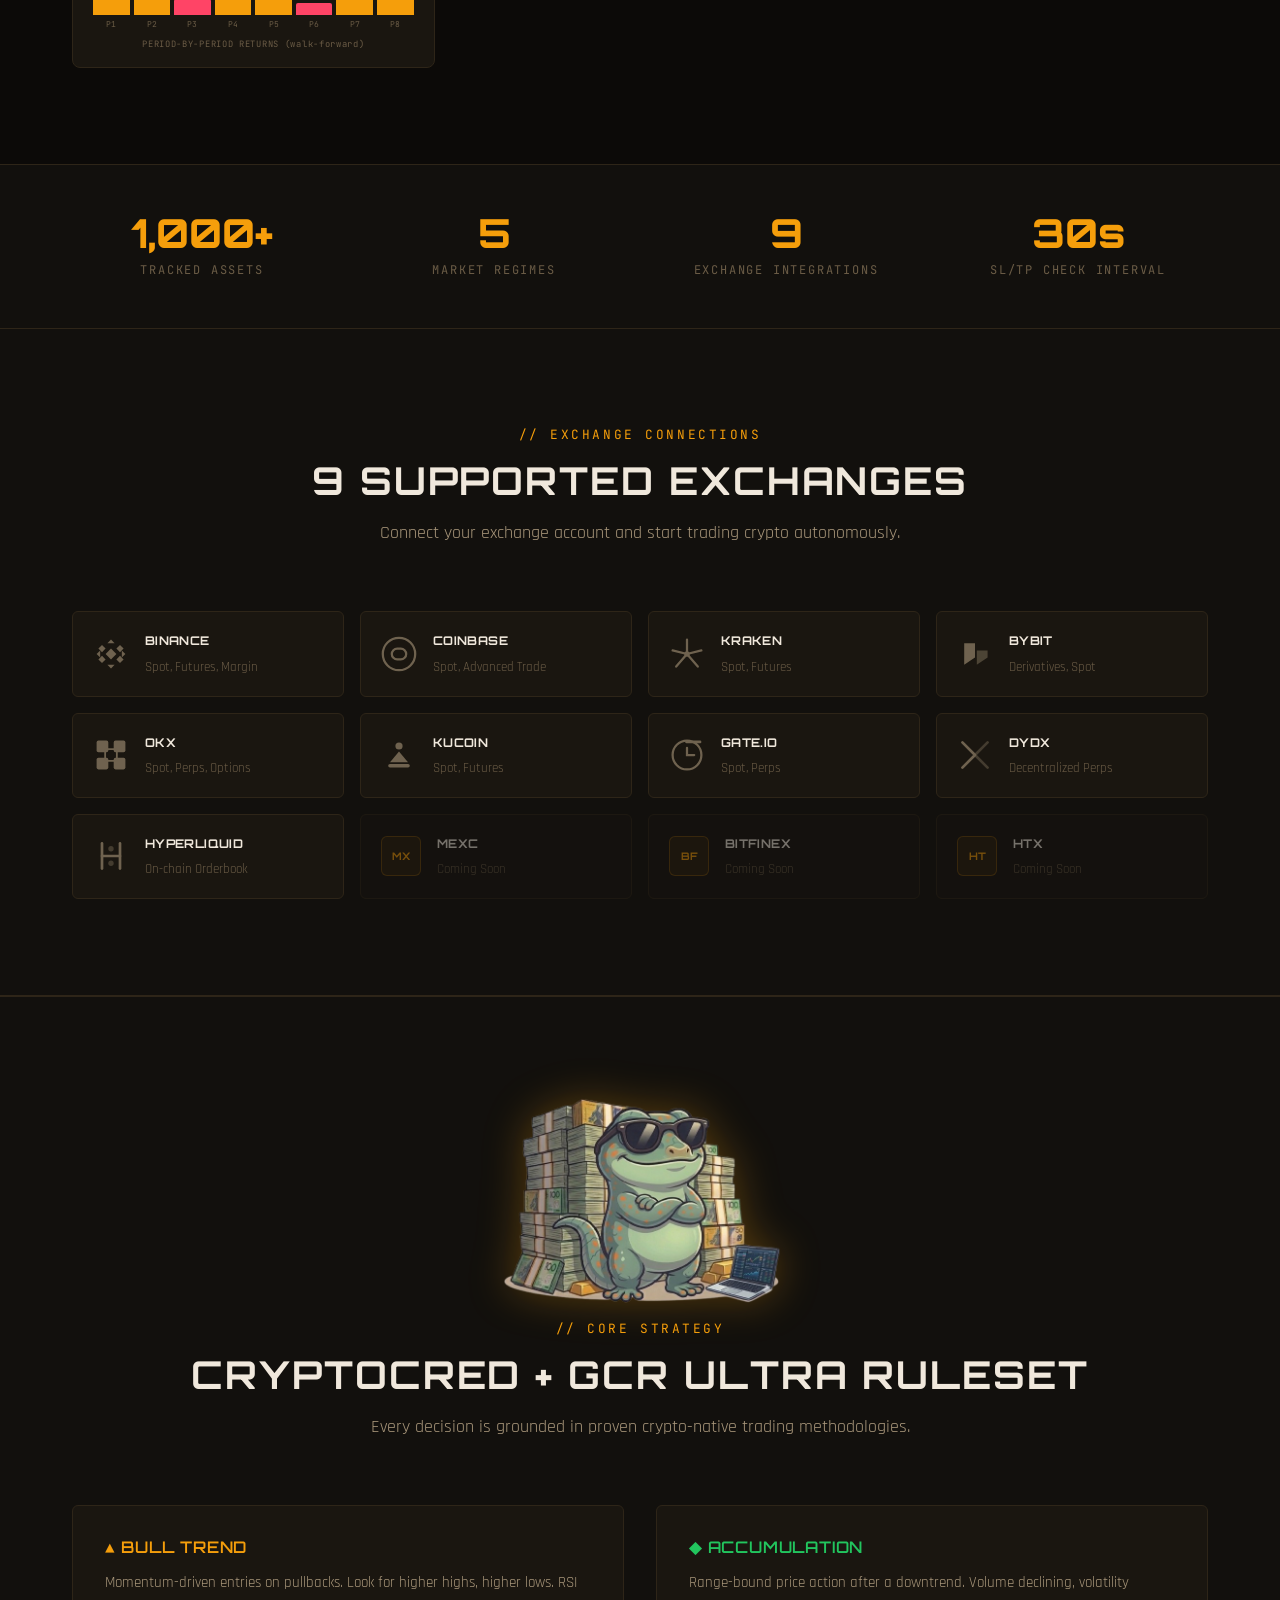
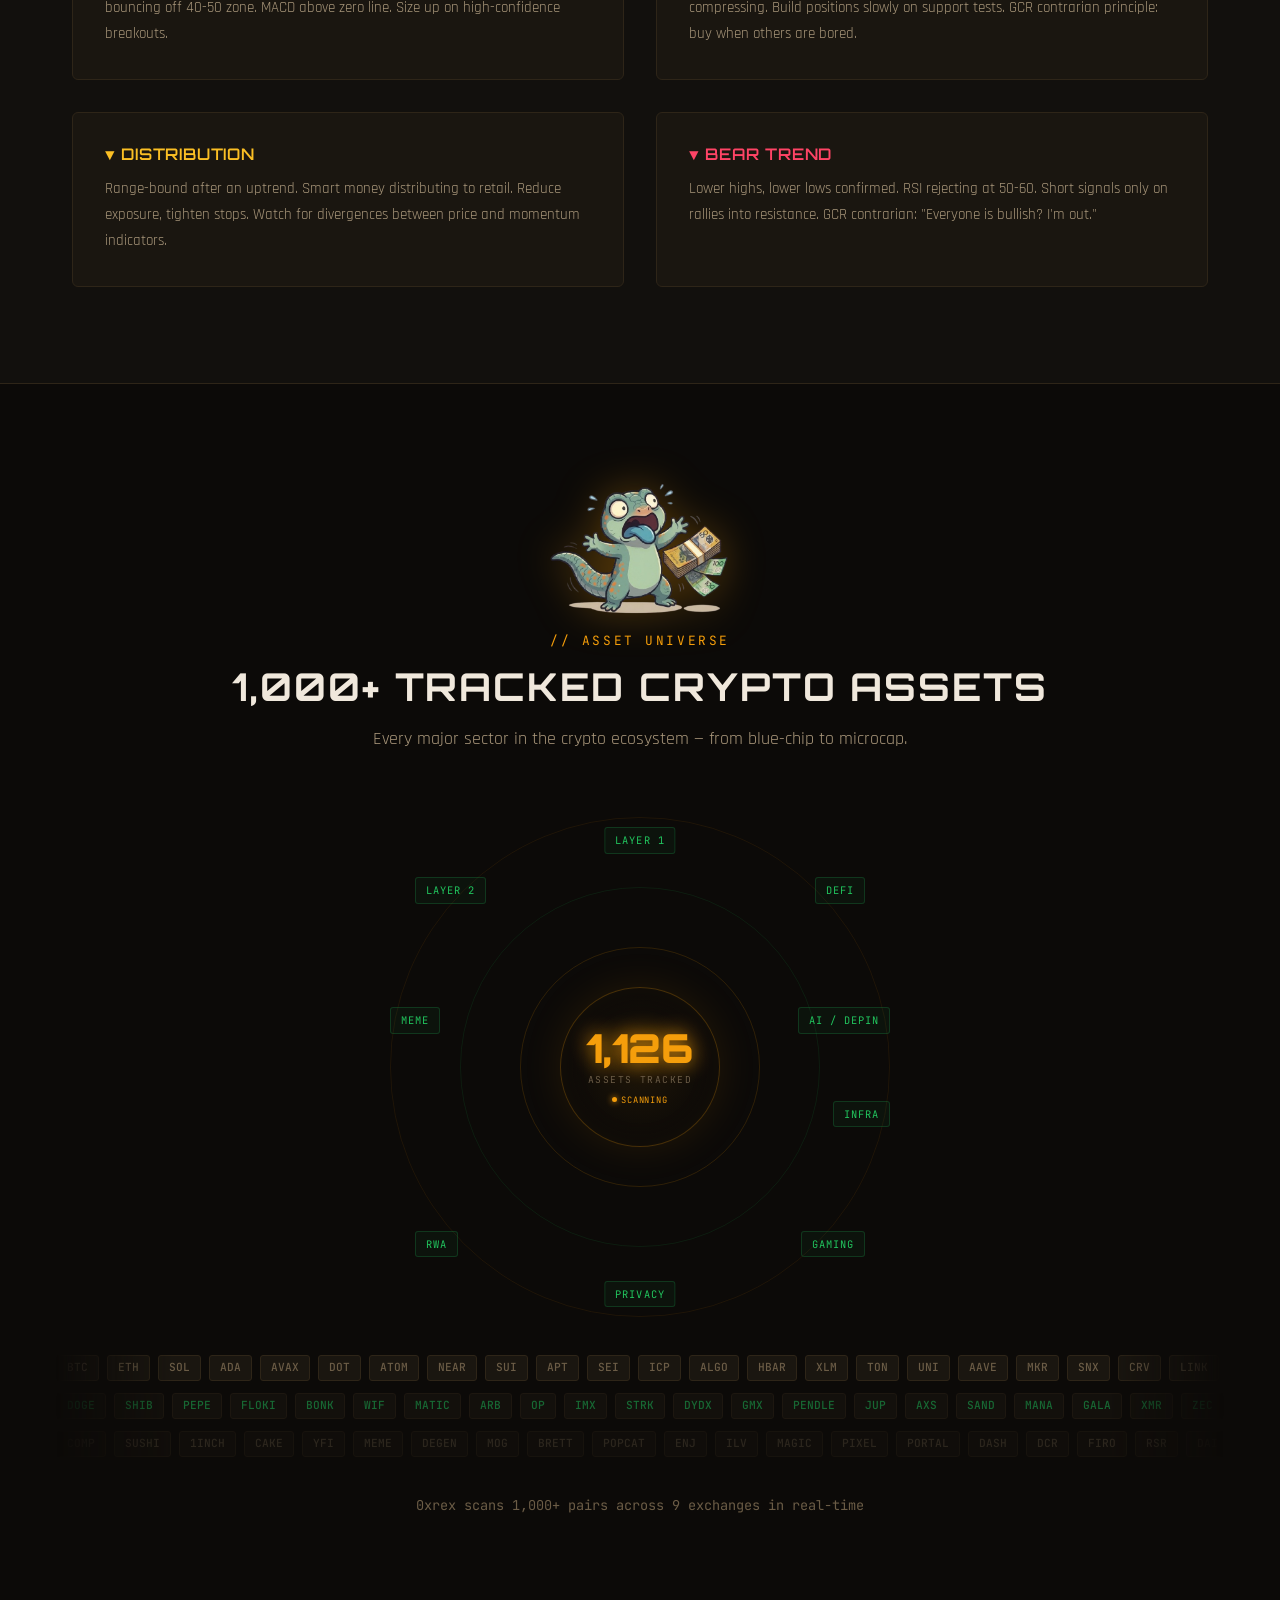
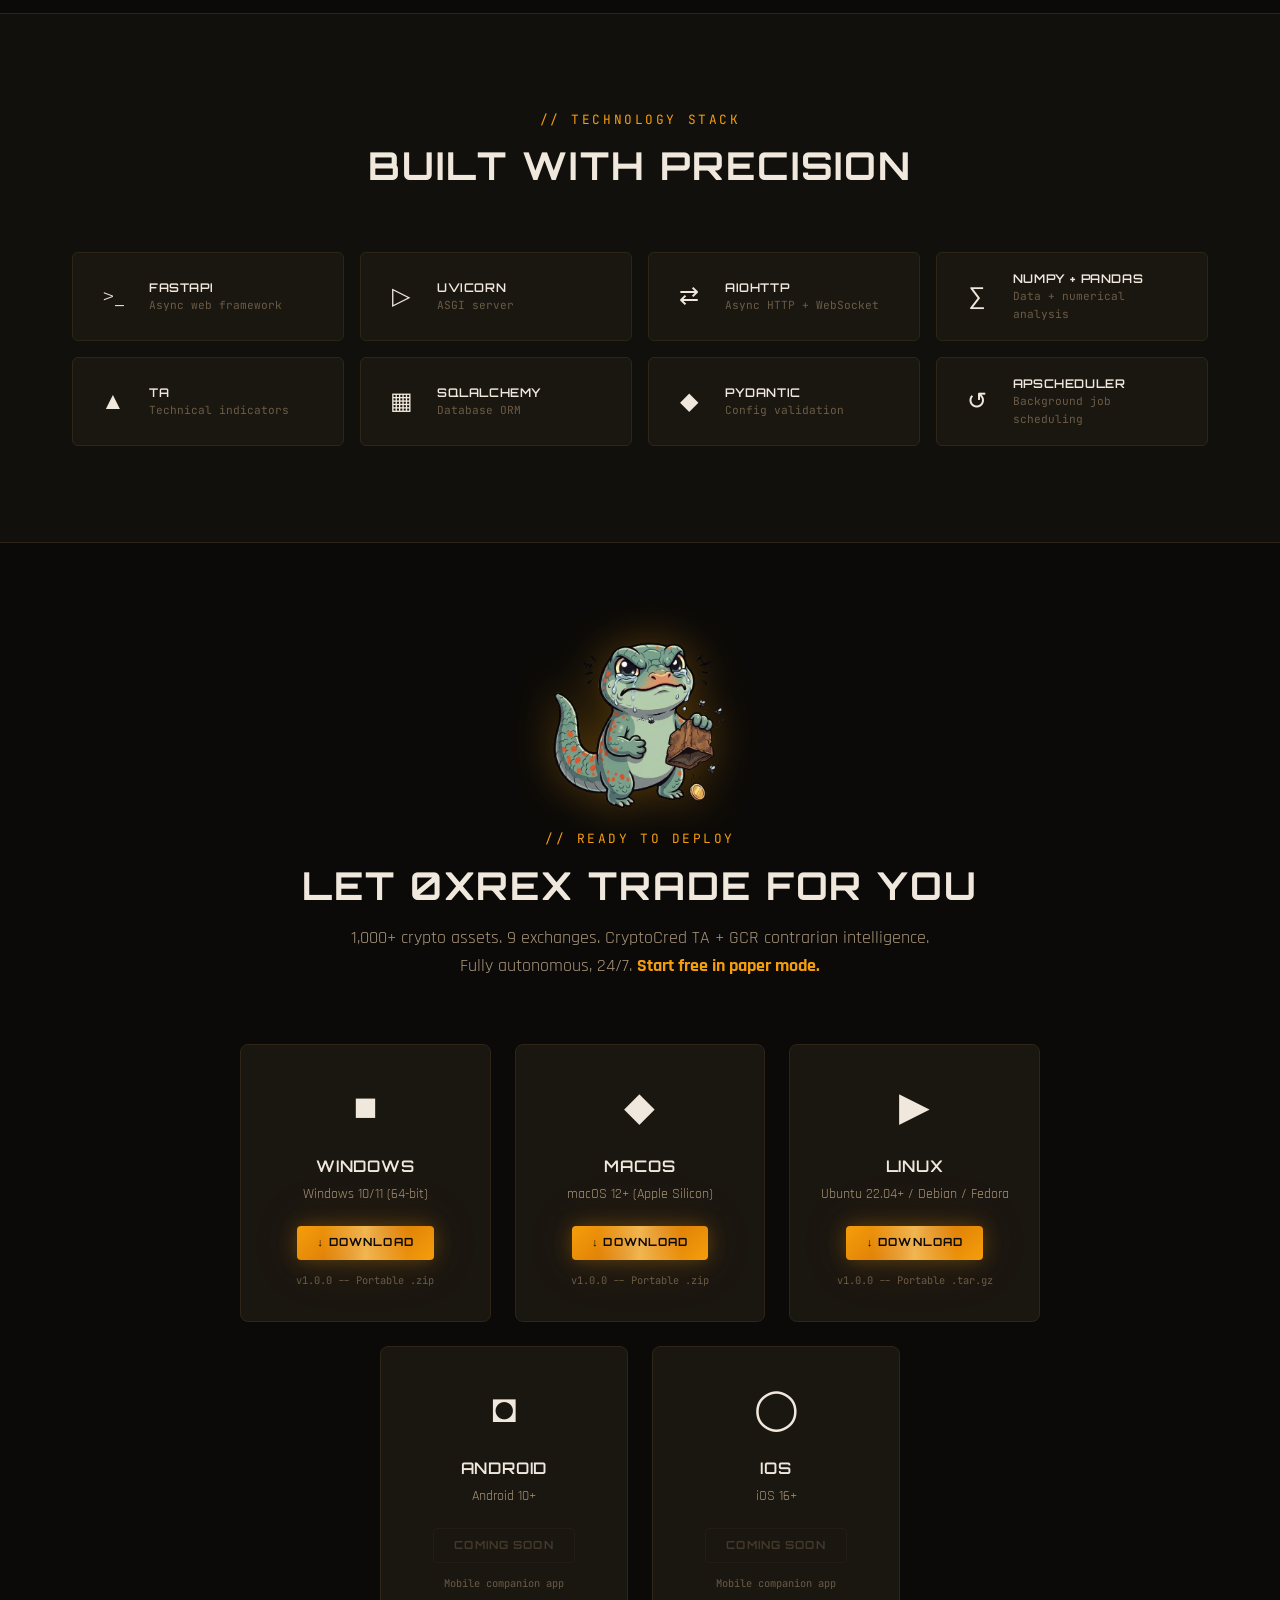
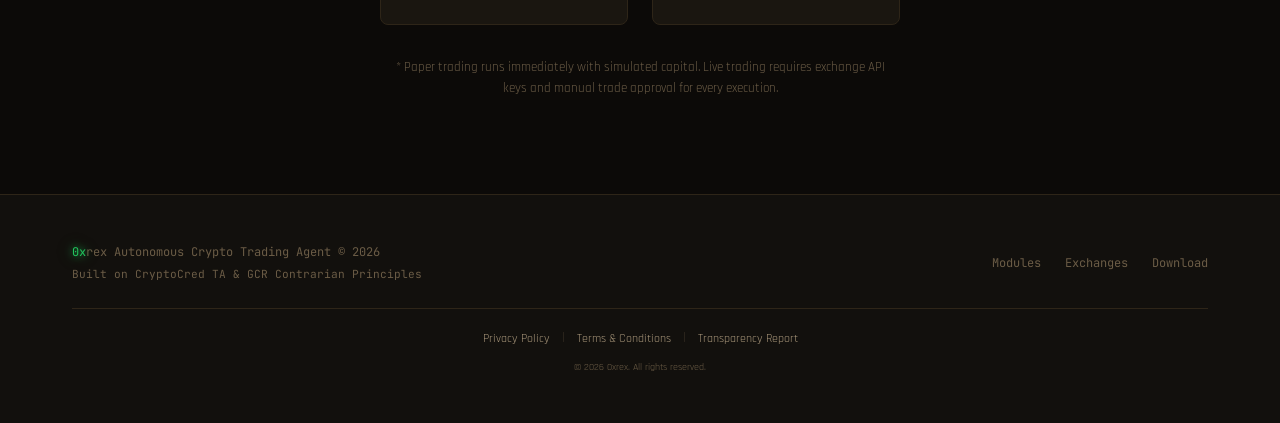
==== commit a4bcdb81: "Point all download buttons to GitHub Release assets Windows, macOS, and Linux downloads now link to " ====
--- a/index.html
+++ b/index.html
@@ -593,22 +593,22 @@
           <div class="download-icon">&#9632;</div>
           <h3>Windows</h3>
           <p>Windows 10/11 (64-bit)</p>
-          <a href="https://github.com/defthrets/crypto-trading-system/releases/latest/download/0xrex-v2.0-setup.exe" class="btn btn-download btn-sm">&#8595; Download</a>
-          <span class="download-meta">v2.0 -- Installer (48 MB)</span>
+          <a href="https://github.com/defthrets/crypto-trading-system/releases/latest/download/0xrex-windows.zip" class="btn btn-download btn-sm">&#8595; Download</a>
+          <span class="download-meta">v1.0.0 -- Portable .zip</span>
         </div>
         <div class="download-card">
           <div class="download-icon">&#9670;</div>
           <h3>macOS</h3>
-          <p>macOS 12+ (Intel + Apple Silicon)</p>
-          <a href="#" class="btn btn-outline btn-sm" style="opacity:0.5;pointer-events:none;">Coming Soon</a>
-          <span class="download-meta">v2.0 -- Universal .dmg</span>
+          <p>macOS 12+ (Apple Silicon)</p>
+          <a href="https://github.com/defthrets/crypto-trading-system/releases/latest/download/0xrex-macos.zip" class="btn btn-download btn-sm">&#8595; Download</a>
+          <span class="download-meta">v1.0.0 -- Portable .zip</span>
         </div>
         <div class="download-card">
           <div class="download-icon">&#9654;</div>
           <h3>Linux</h3>
-          <p>Ubuntu 20.04+ / Debian / Fedora</p>
-          <a href="#" class="btn btn-outline btn-sm" style="opacity:0.5;pointer-events:none;">Coming Soon</a>
-          <span class="download-meta">v2.0 -- AppImage</span>
+          <p>Ubuntu 22.04+ / Debian / Fedora</p>
+          <a href="https://github.com/defthrets/crypto-trading-system/releases/latest/download/0xrex-linux.tar.gz" class="btn btn-download btn-sm">&#8595; Download</a>
+          <span class="download-meta">v1.0.0 -- Portable .tar.gz</span>
         </div>
       </div>
       <div class="download-grid-mobile">
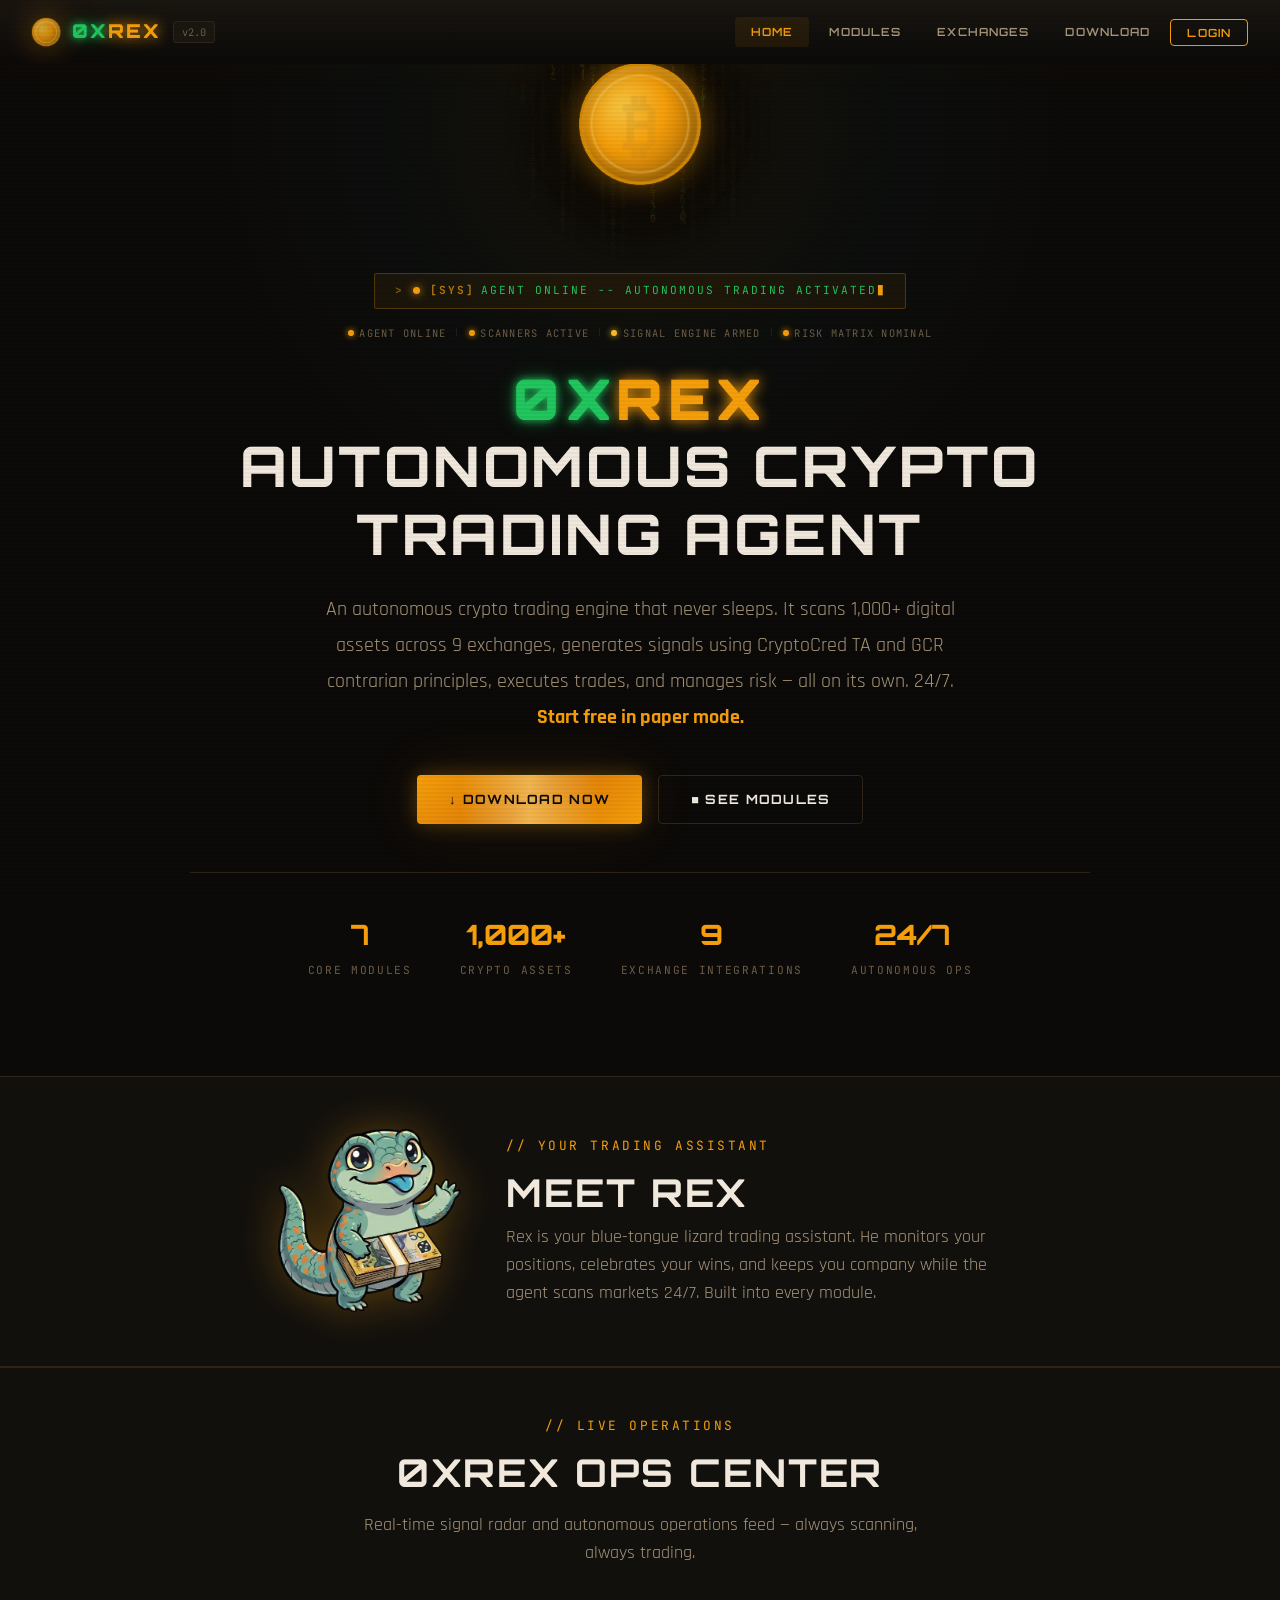
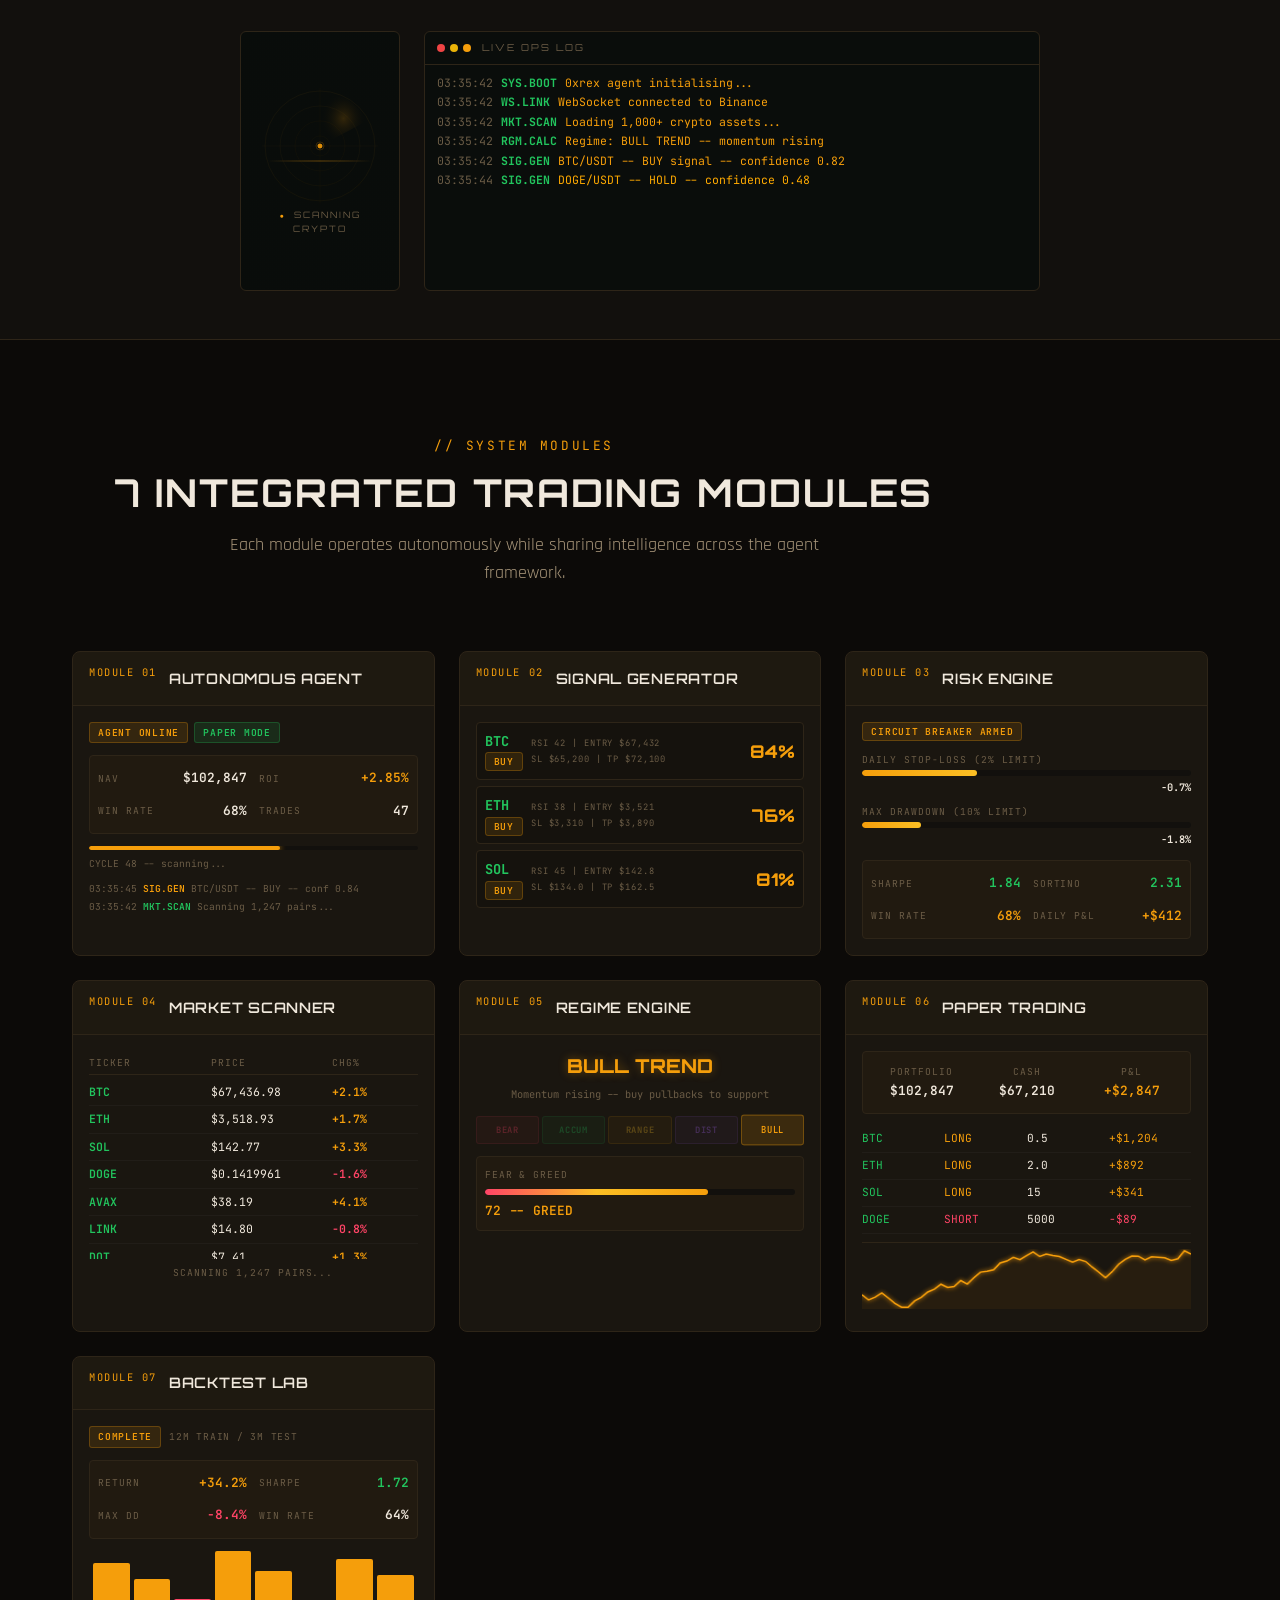
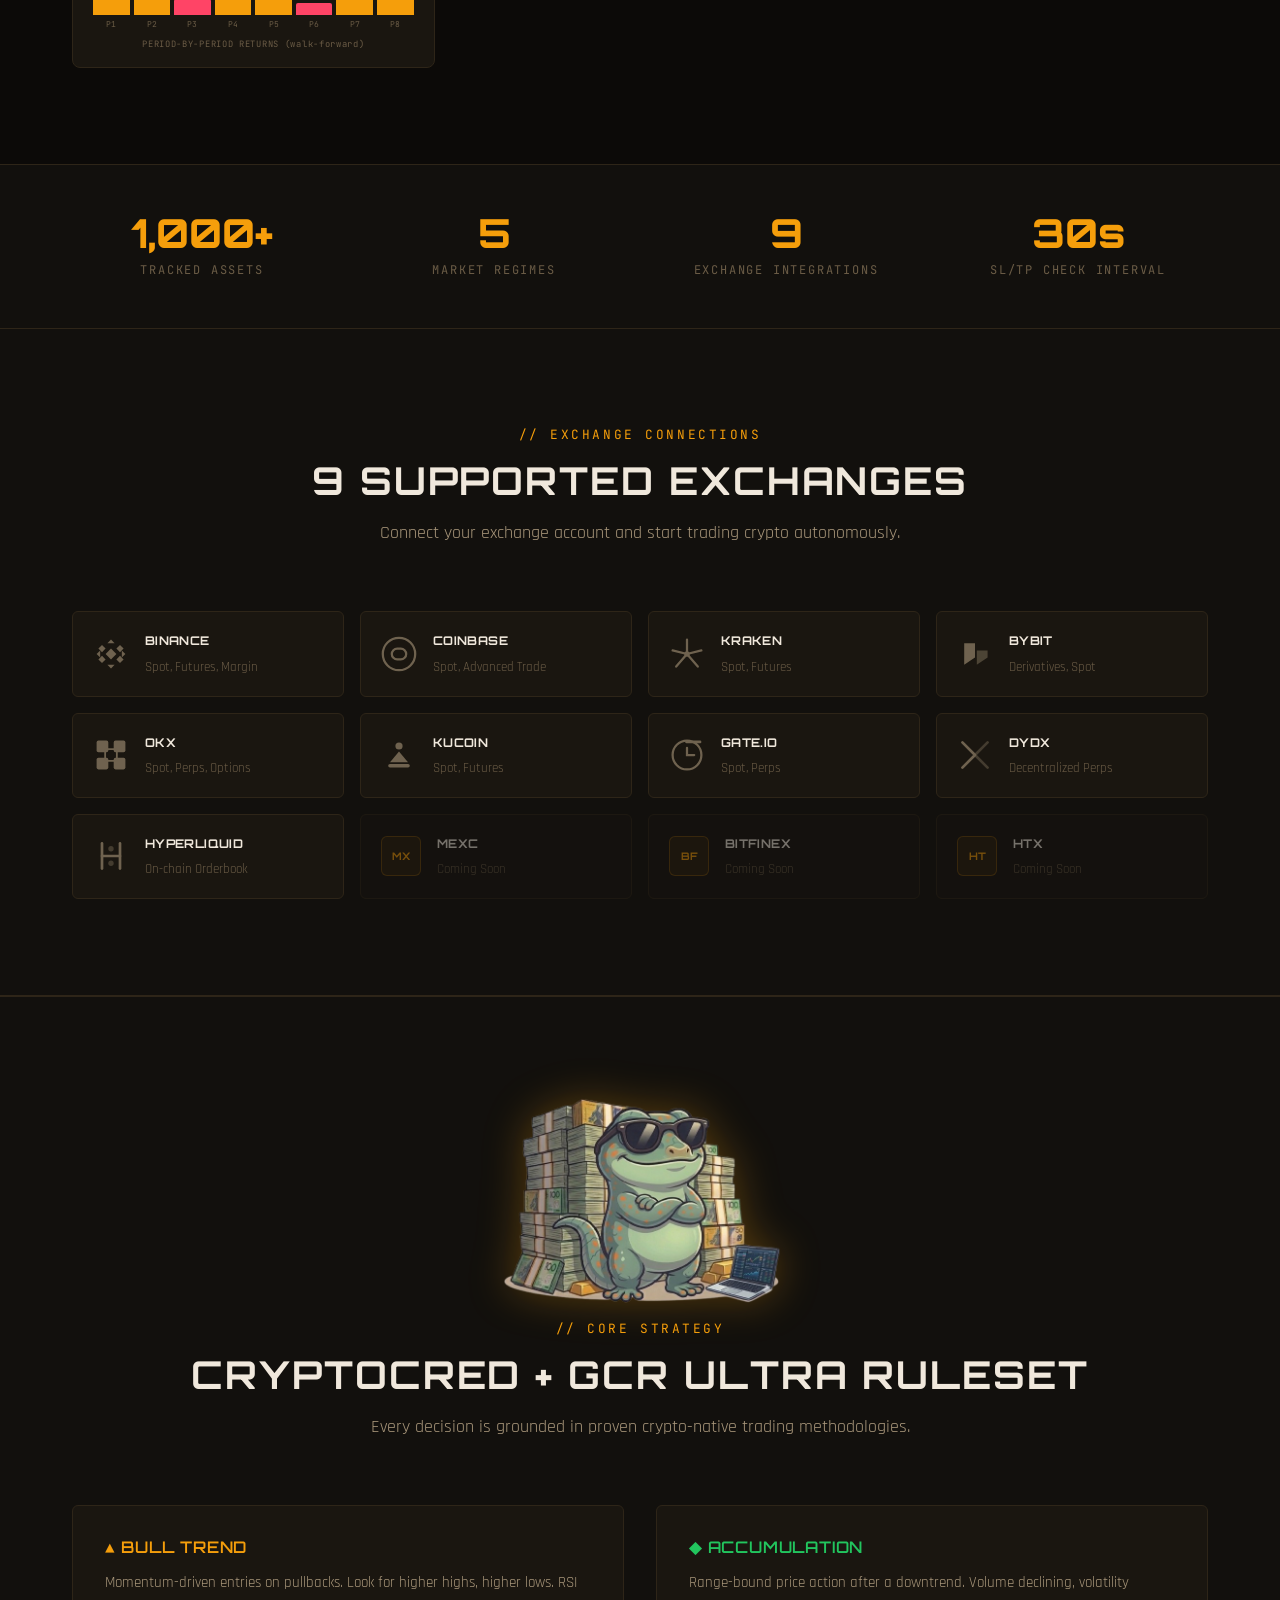
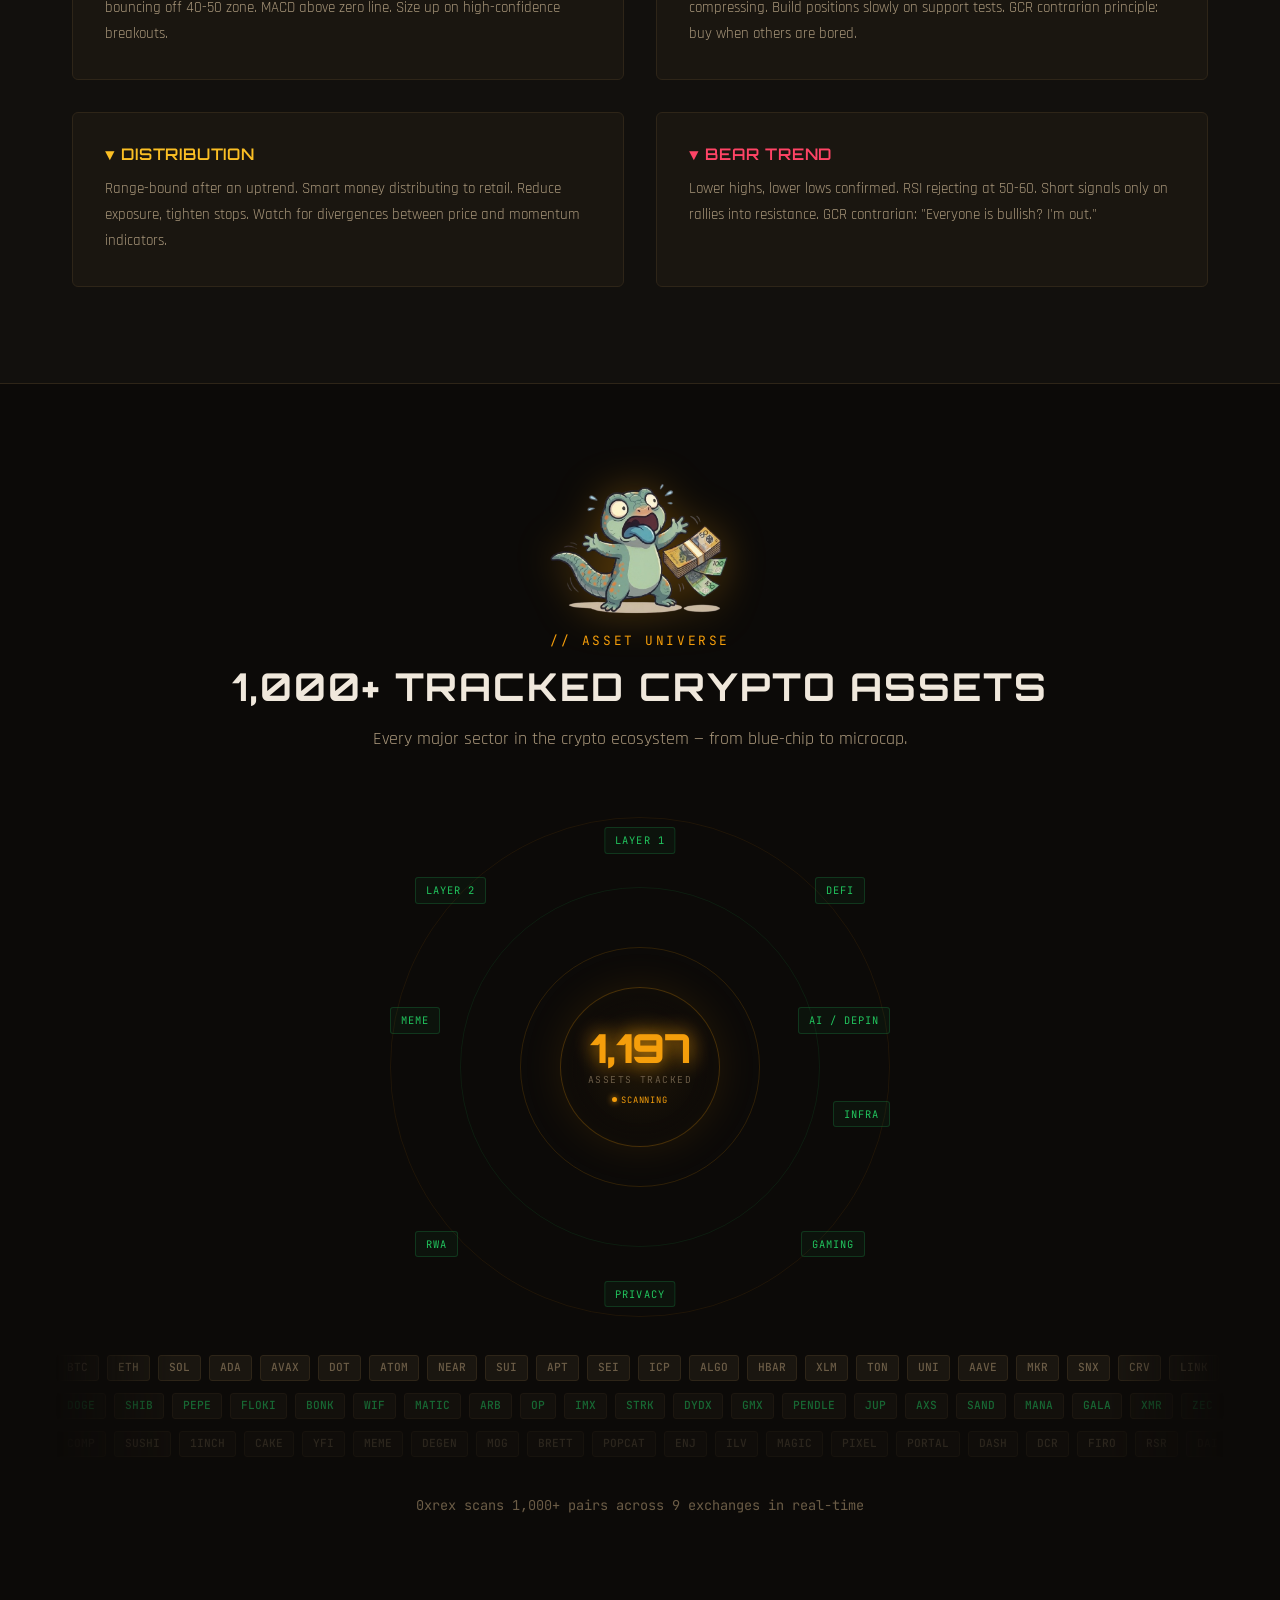
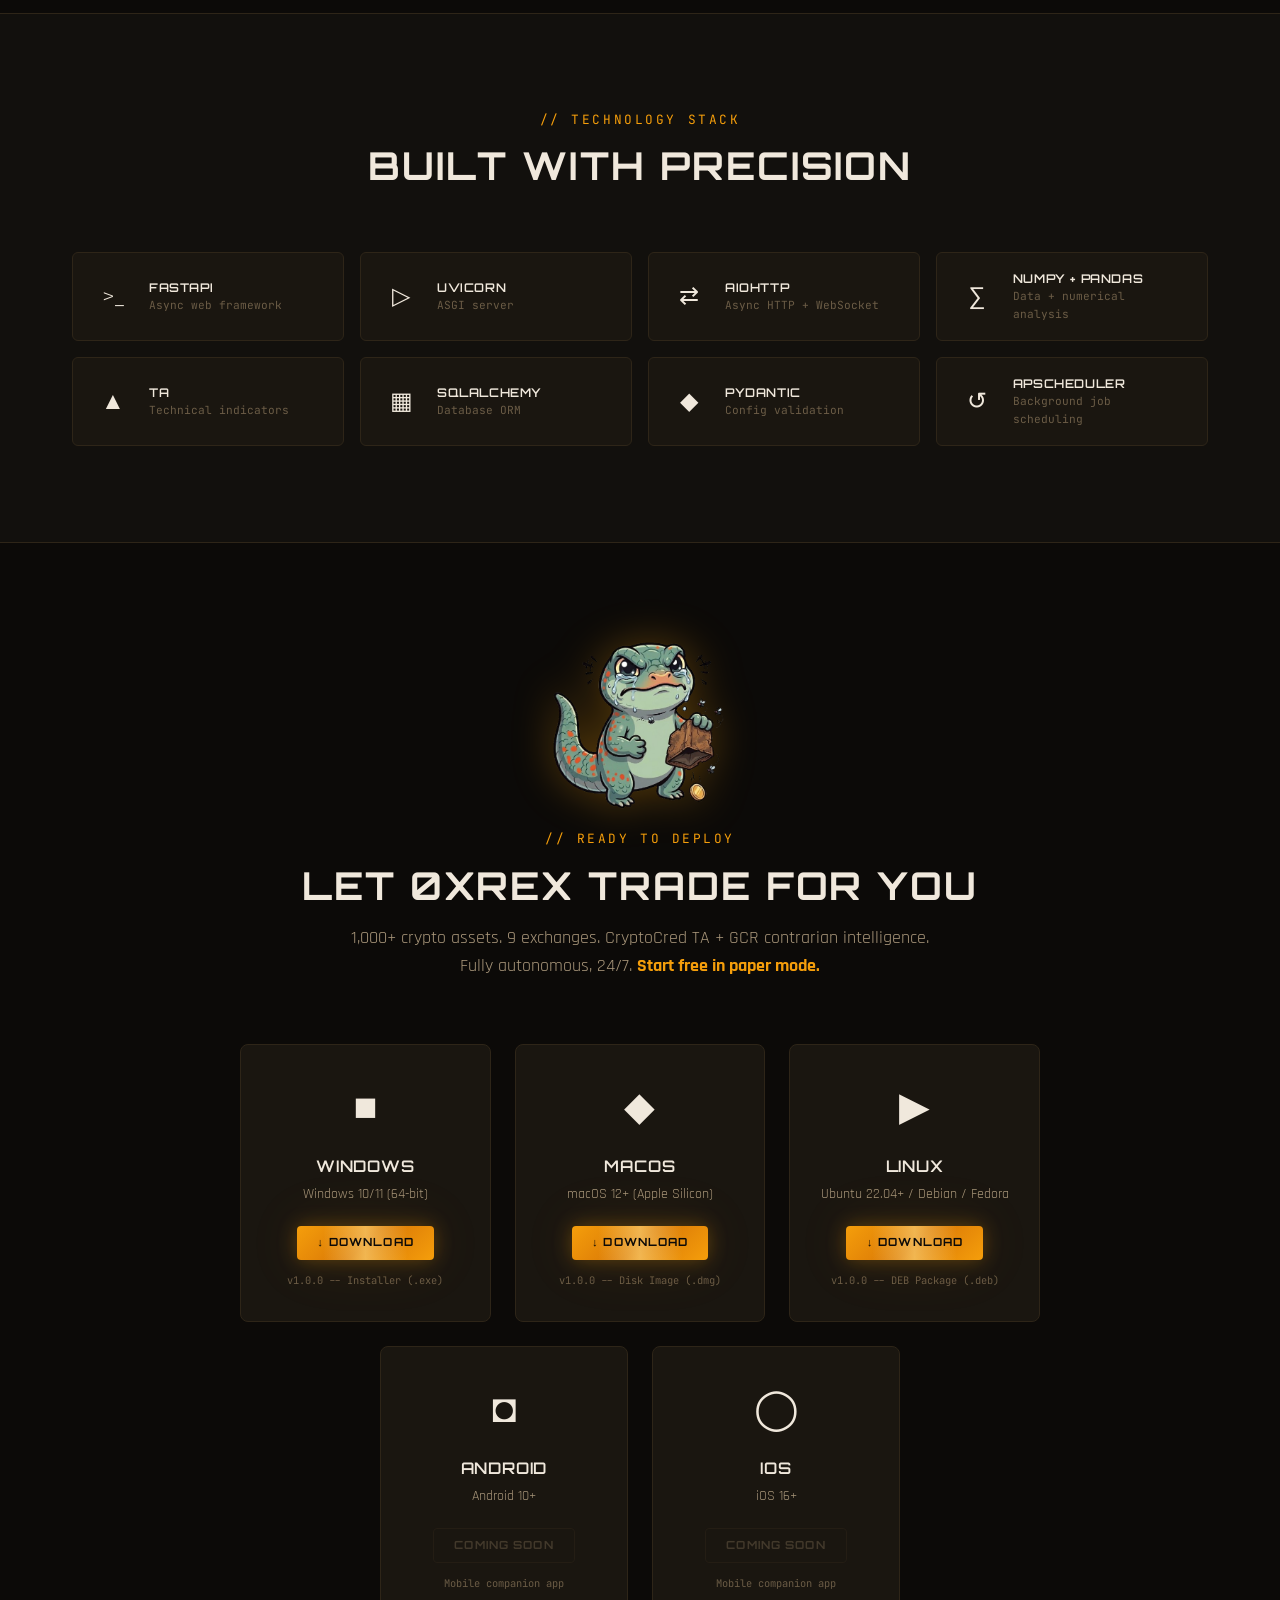
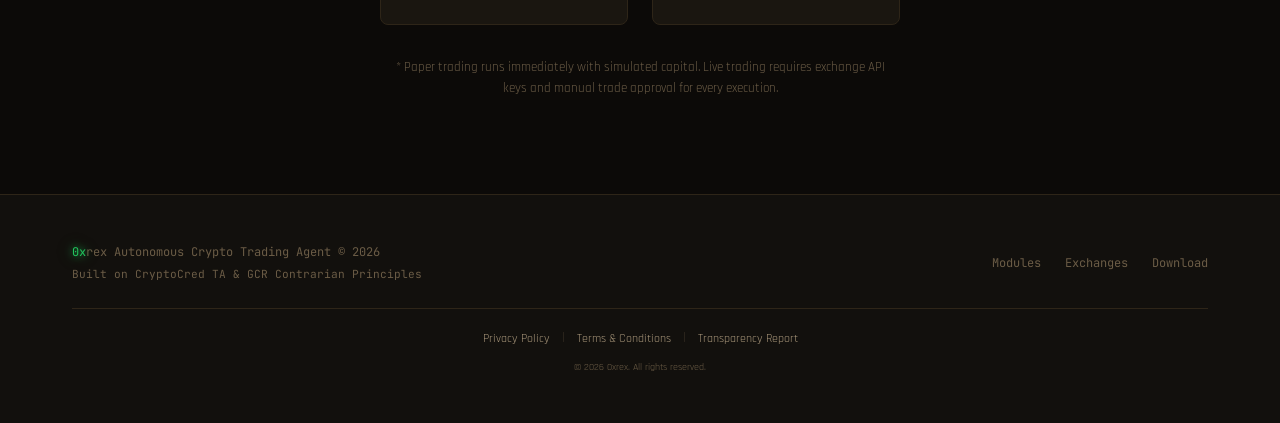
==== commit 835d3606: "Update download links to standalone installers (.exe, .dmg, .deb) Co-Authored-By: Claude Opus 4.6 <n" ====
--- a/index.html
+++ b/index.html
@@ -593,22 +593,22 @@
           <div class="download-icon">&#9632;</div>
           <h3>Windows</h3>
           <p>Windows 10/11 (64-bit)</p>
-          <a href="https://github.com/defthrets/crypto-trading-system/releases/latest/download/0xrex-windows.zip" class="btn btn-download btn-sm">&#8595; Download</a>
-          <span class="download-meta">v1.0.0 -- Portable .zip</span>
+          <a href="https://github.com/defthrets/crypto-trading-system/releases/latest/download/0xrex-windows-setup.exe" class="btn btn-download btn-sm">&#8595; Download</a>
+          <span class="download-meta">v1.0.0 -- Installer (.exe)</span>
         </div>
         <div class="download-card">
           <div class="download-icon">&#9670;</div>
           <h3>macOS</h3>
           <p>macOS 12+ (Apple Silicon)</p>
-          <a href="https://github.com/defthrets/crypto-trading-system/releases/latest/download/0xrex-macos.zip" class="btn btn-download btn-sm">&#8595; Download</a>
-          <span class="download-meta">v1.0.0 -- Portable .zip</span>
+          <a href="https://github.com/defthrets/crypto-trading-system/releases/latest/download/0xrex-macos-setup.dmg" class="btn btn-download btn-sm">&#8595; Download</a>
+          <span class="download-meta">v1.0.0 -- Disk Image (.dmg)</span>
         </div>
         <div class="download-card">
           <div class="download-icon">&#9654;</div>
           <h3>Linux</h3>
           <p>Ubuntu 22.04+ / Debian / Fedora</p>
-          <a href="https://github.com/defthrets/crypto-trading-system/releases/latest/download/0xrex-linux.tar.gz" class="btn btn-download btn-sm">&#8595; Download</a>
-          <span class="download-meta">v1.0.0 -- Portable .tar.gz</span>
+          <a href="https://github.com/defthrets/crypto-trading-system/releases/latest/download/0xrex-linux-setup.deb" class="btn btn-download btn-sm">&#8595; Download</a>
+          <span class="download-meta">v1.0.0 -- DEB Package (.deb)</span>
         </div>
       </div>
       <div class="download-grid-mobile">
